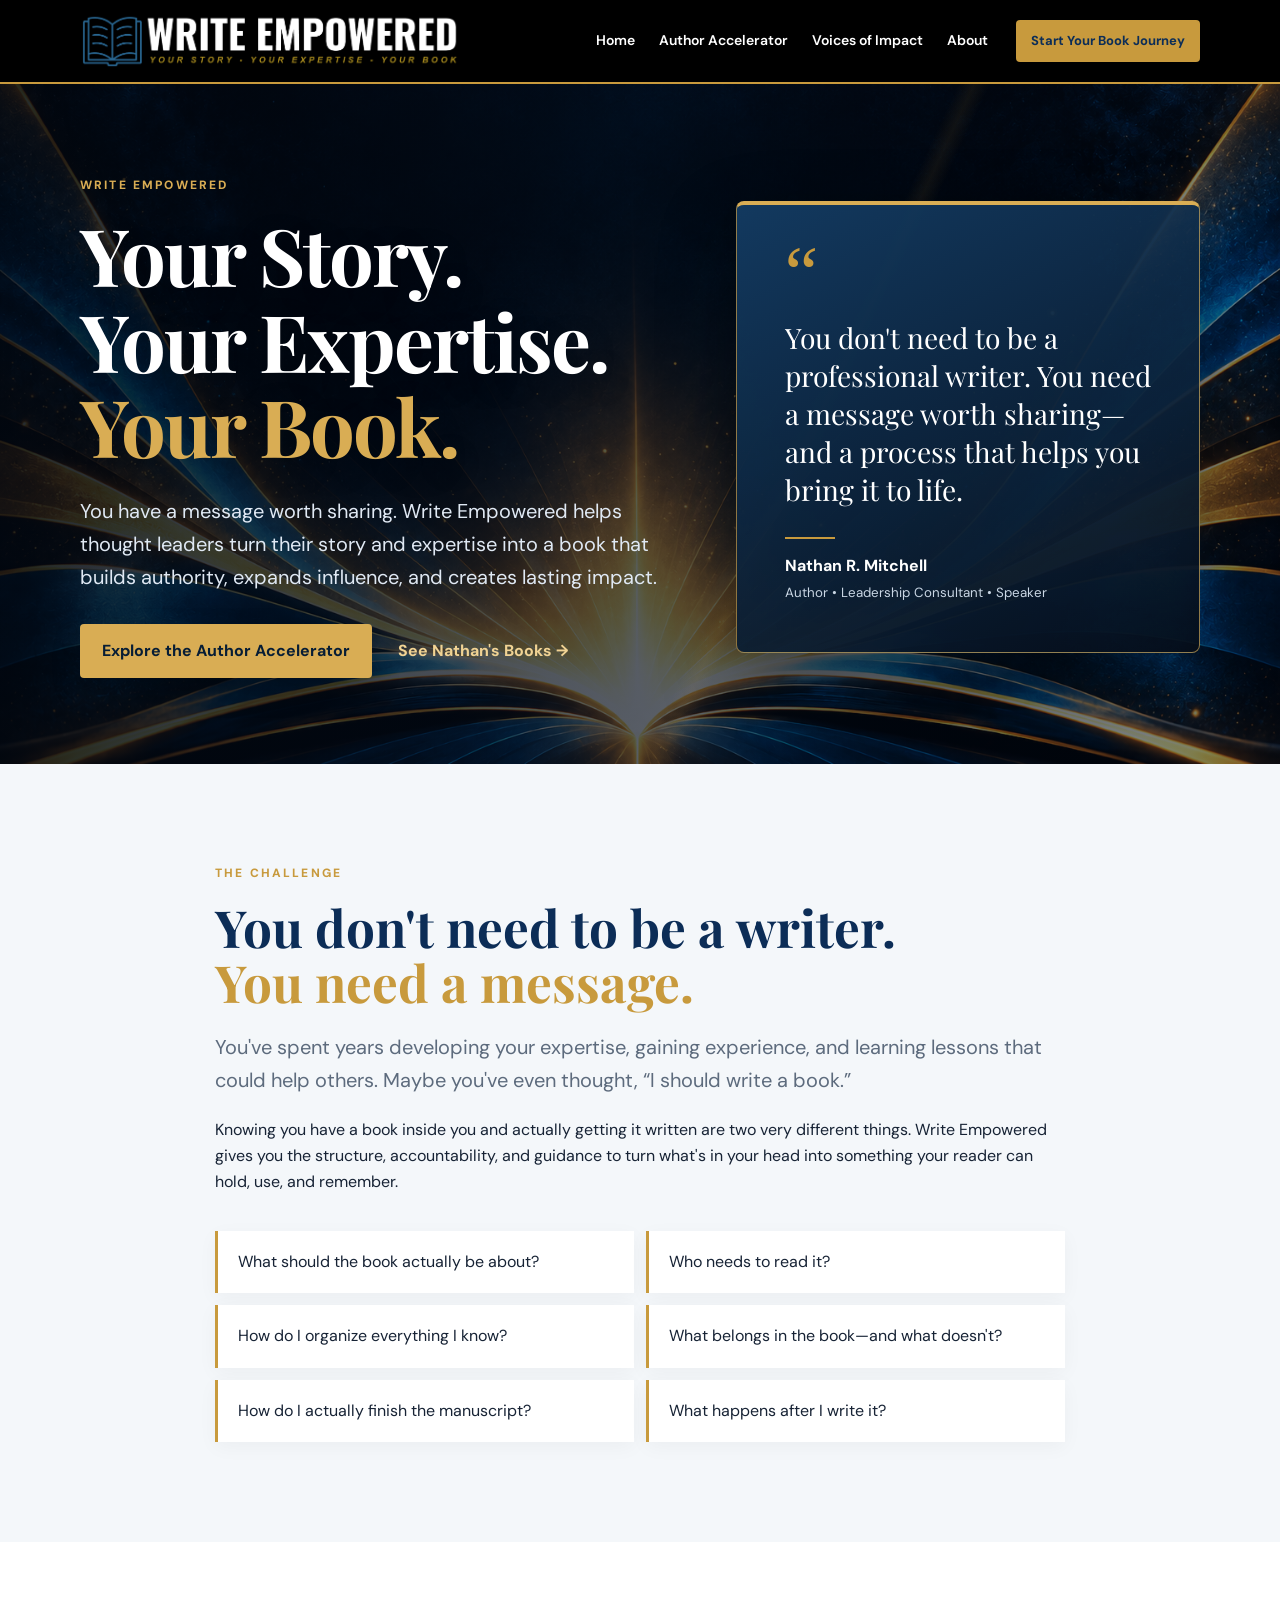
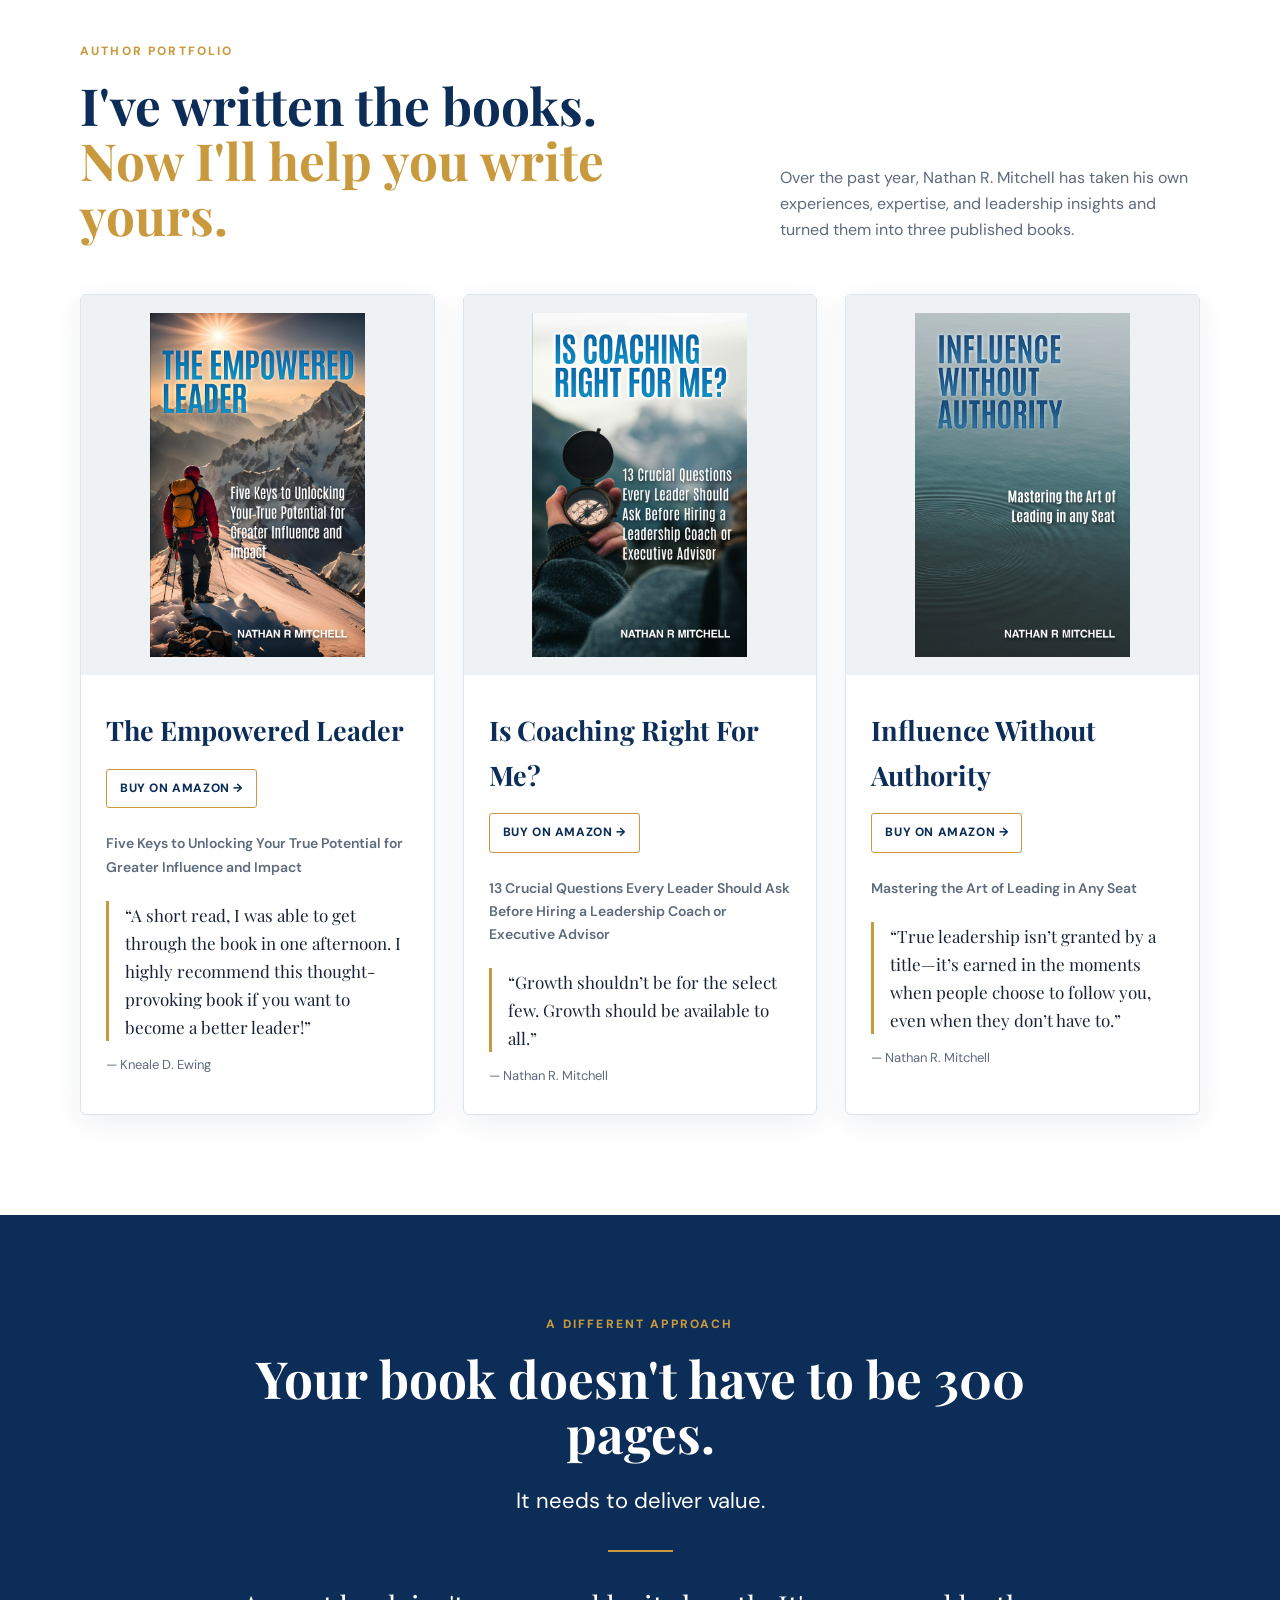
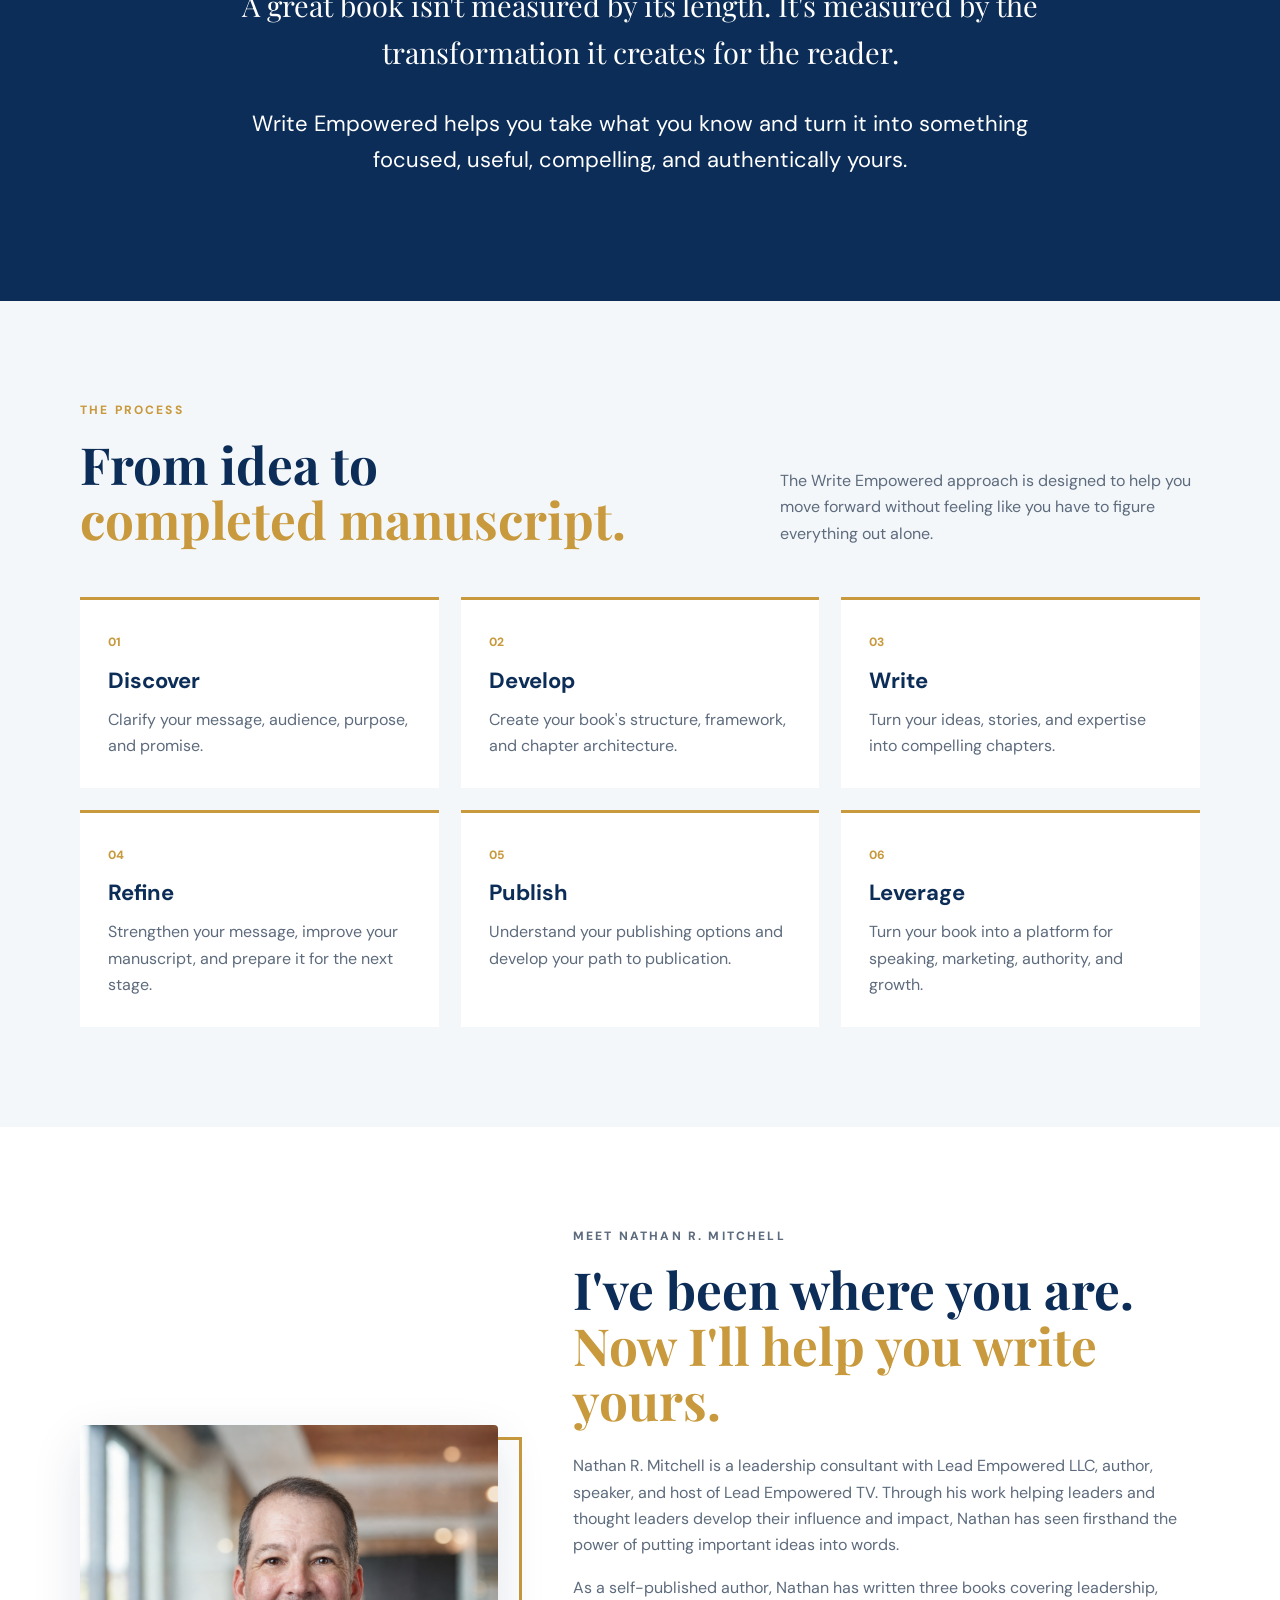
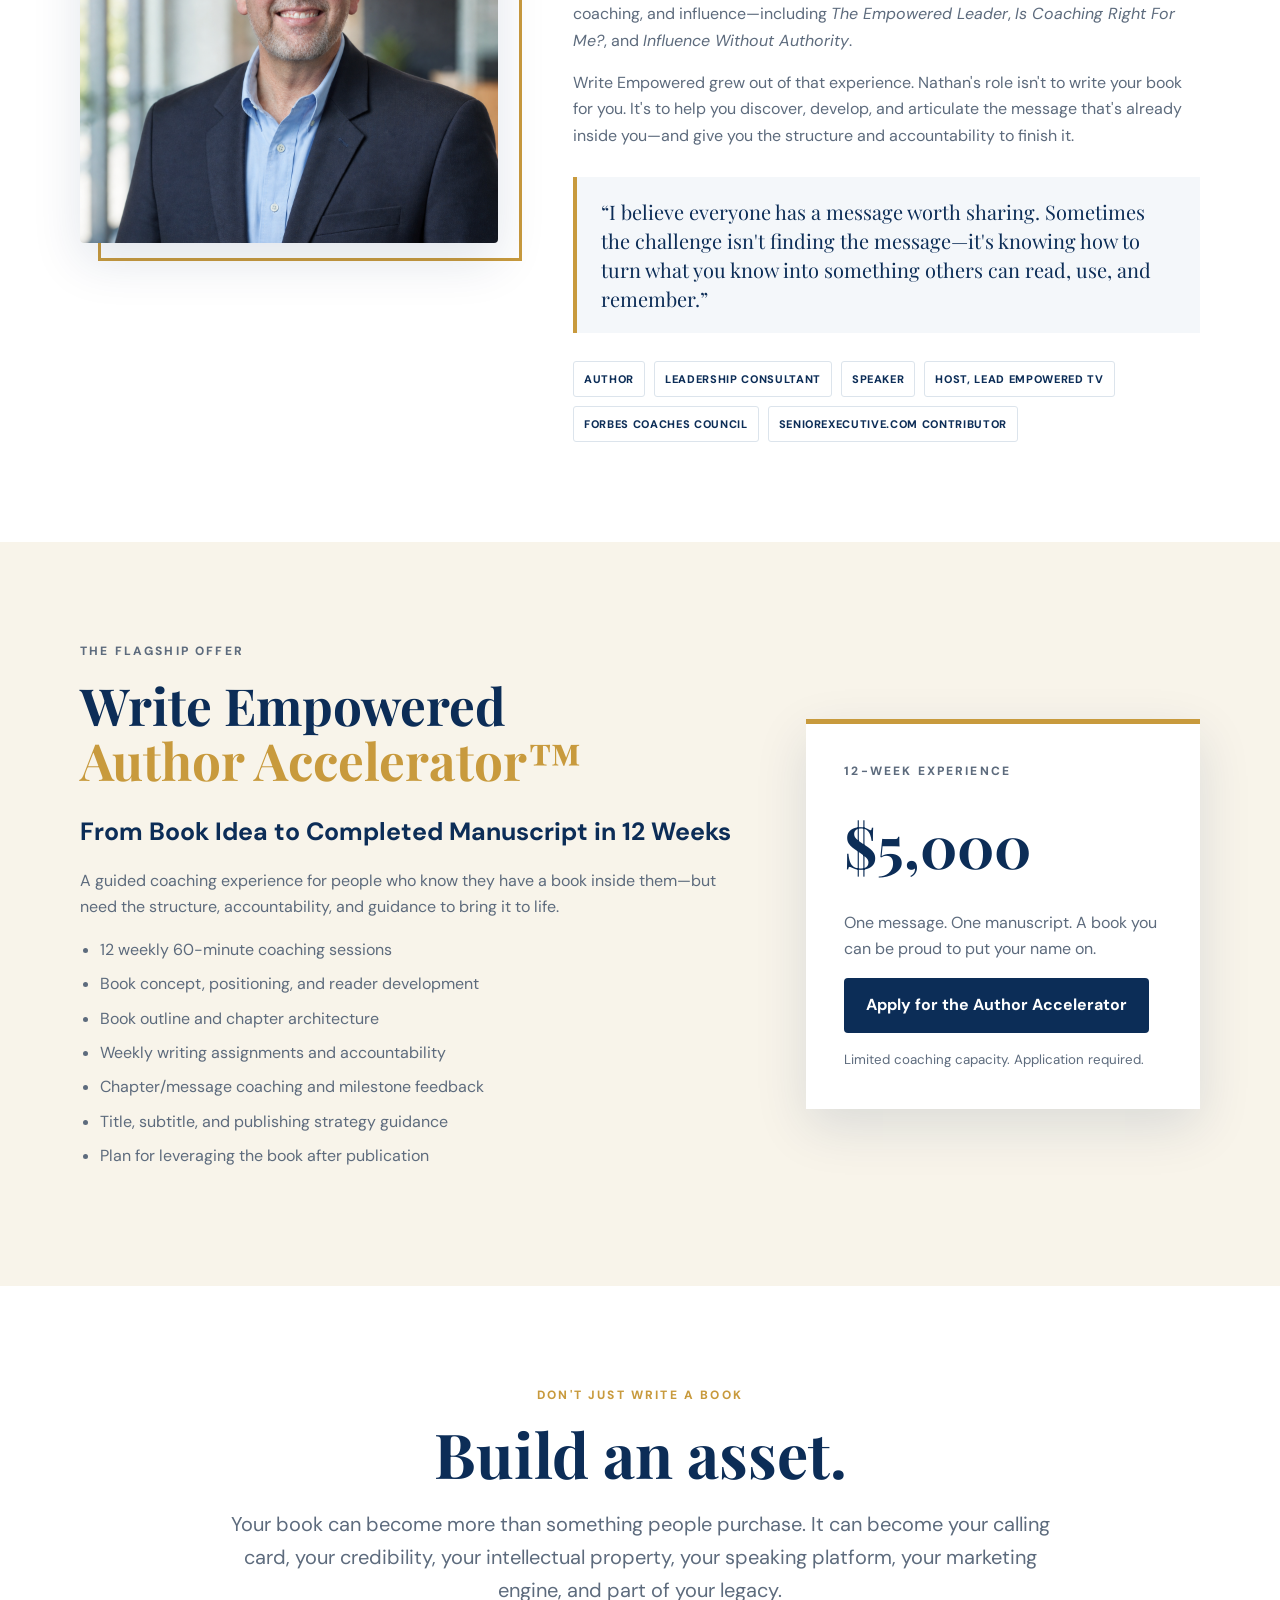
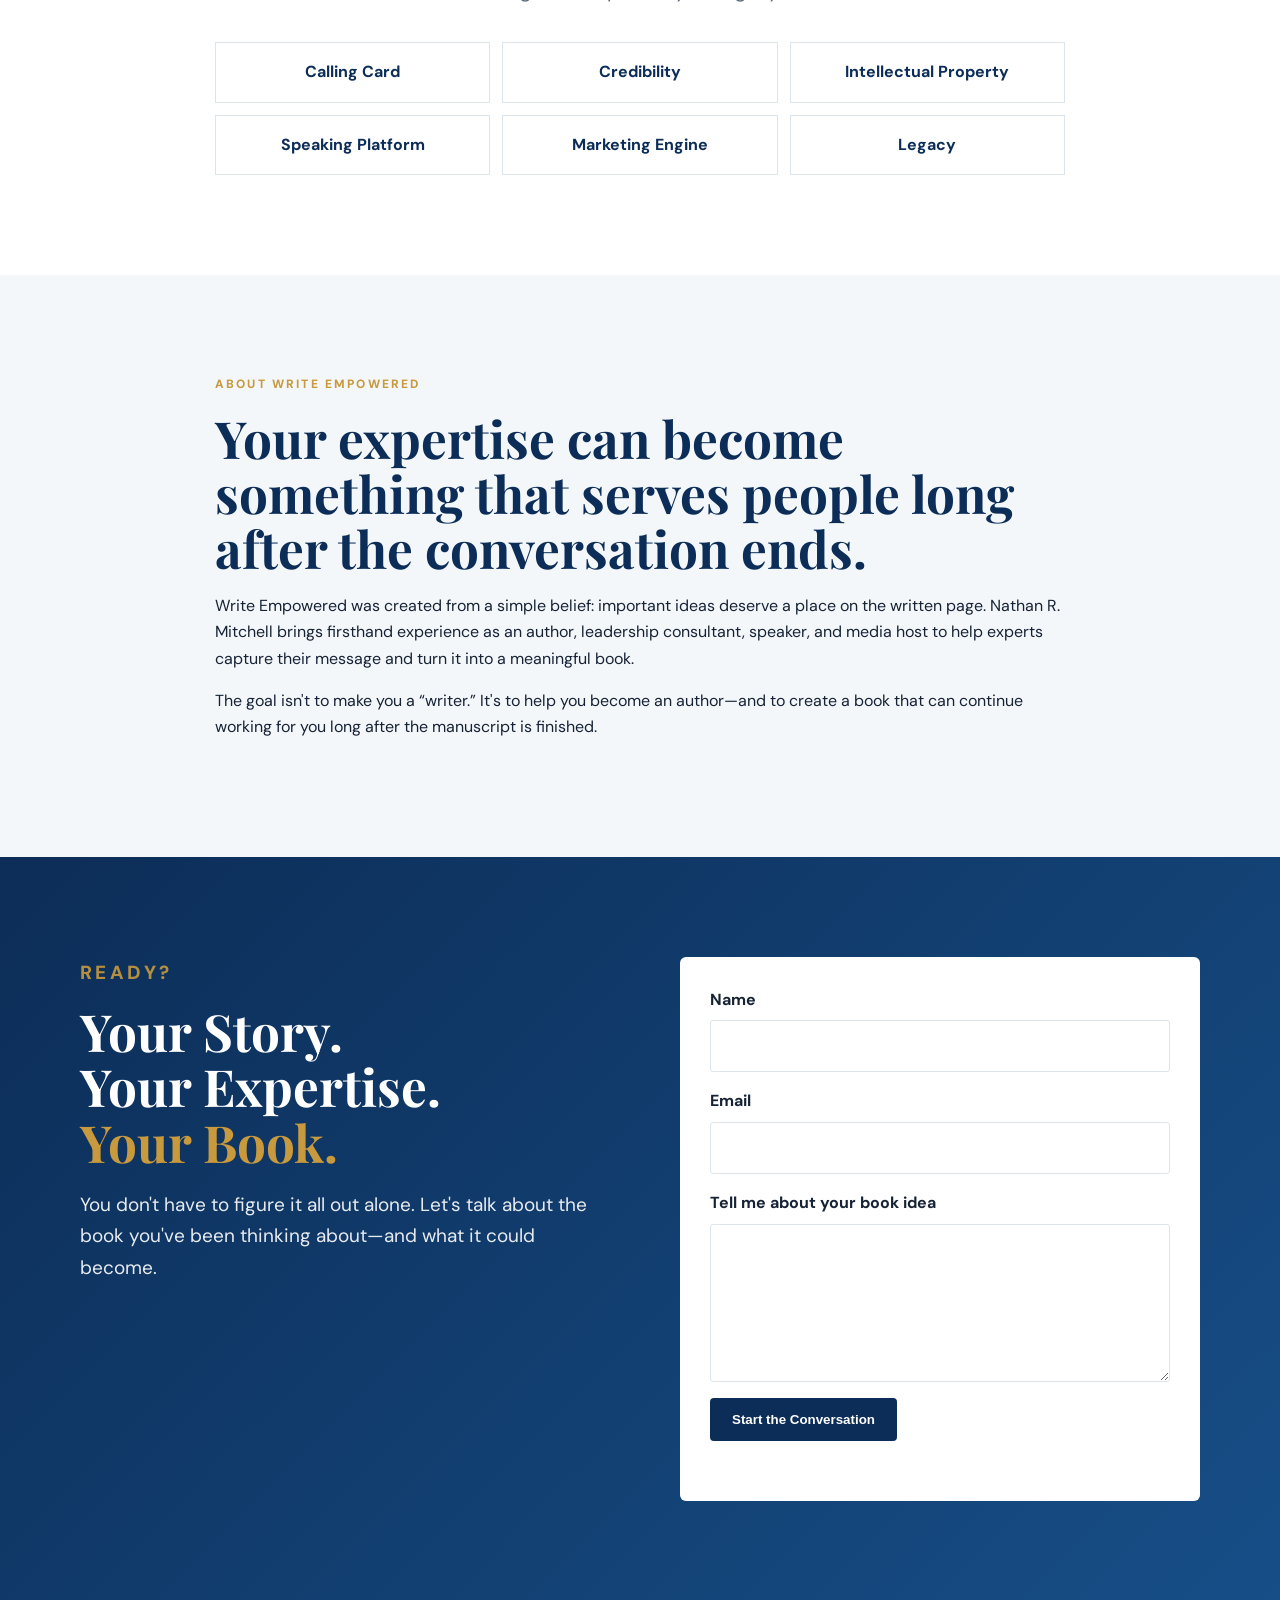
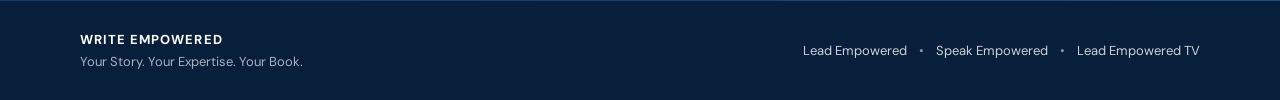
==== index.html @ 86b20317 "Add SeniorExecutive.com Contributor to About credentials" ====
<!DOCTYPE html>
<html lang="en">
<head>
  <meta charset="UTF-8">
  <meta name="viewport" content="width=device-width, initial-scale=1.0">
  <title>Write Empowered | Your Story. Your Expertise. Your Book.</title>
  <meta name="description" content="Write Empowered helps thought leaders, coaches, consultants, speakers, entrepreneurs, and subject-matter experts turn their story and expertise into a book.">
  <meta property="og:title" content="Write Empowered | Your Story. Your Expertise. Your Book.">
  <meta property="og:description" content="Turn your story and expertise into a book that builds authority, expands influence, and creates lasting impact.">
  <meta property="og:type" content="website">
  <meta name="theme-color" content="#0c2d57">
  <link rel="stylesheet" href="styles.css">
</head>
<body>
<header class="site-header">
  <div class="container nav">
    <a href="#top" class="brand"><img src="assets/write-empowered-logo-transparent.png" alt="Write Empowered"></a>
    <button class="menu-toggle" type="button" aria-label="Open navigation" aria-expanded="false" aria-controls="primary-nav">
      <span></span><span></span><span></span>
    </button>
    <nav id="primary-nav">
      <a href="index.html">Home</a>
      <a href="author-accelerator.html">Author Accelerator</a>
      <a href="voices-of-impact.html">Voices of Impact</a>
      <a href="index.html#about">About</a>
    </nav>
    <a class="btn btn-small" href="#contact">Start Your Book Journey</a>
  </div>
</header>

<main id="top">
<section class="hero">
  <div class="container hero-grid">
    <div>
      <p class="eyebrow">WRITE EMPOWERED</p>
      <h1>Your Story.<br>Your Expertise.<br><span>Your Book.</span></h1>
      <p class="hero-lead">You have a message worth sharing. Write Empowered helps thought leaders turn their story and expertise into a book that builds authority, expands influence, and creates lasting impact.</p>
      <div class="actions">
        <a class="btn" href="author-accelerator.html">Explore the Author Accelerator</a>
        <a class="text-link" href="#books">See Nathan's Books →</a>
      </div>
    </div>
    <div class="hero-card">
      <div class="quote-mark">“</div>
      <p>You don't need to be a professional writer. You need a message worth sharing—and a process that helps you bring it to life.</p>
      <div class="line"></div>
      <strong>Nathan R. Mitchell</strong>
      <small>Author • Leadership Consultant • Speaker</small>
    </div>
  </div>
</section>

<section class="section light">
  <div class="container narrow">
    <p class="eyebrow">THE CHALLENGE</p>
    <h2>You don't need to be a writer.<br><span>You need a message.</span></h2>
    <p class="lead">You've spent years developing your expertise, gaining experience, and learning lessons that could help others. Maybe you've even thought, “I should write a book.”</p>
    <p>Knowing you have a book inside you and actually getting it written are two very different things. Write Empowered gives you the structure, accountability, and guidance to turn what's in your head into something your reader can hold, use, and remember.</p>
    <div class="questions">
      <div>What should the book actually be about?</div>
      <div>Who needs to read it?</div>
      <div>How do I organize everything I know?</div>
      <div>What belongs in the book—and what doesn't?</div>
      <div>How do I actually finish the manuscript?</div>
      <div>What happens after I write it?</div>
    </div>
  </div>
</section>

<section class="section books" id="books">
  <div class="container">
    <div class="section-heading">
      <div>
        <p class="eyebrow">AUTHOR PORTFOLIO</p>
        <h2>I've written the books.<br><span>Now I'll help you write yours.</span></h2>
      </div>
      <p>Over the past year, Nathan R. Mitchell has taken his own experiences, expertise, and leadership insights and turned them into three published books.</p>
    </div>

    <div class="book-grid">
      <article class="book-card">
        <img src="assets/the-empowered-leader.jpg" alt="The Empowered Leader book cover">
        <div class="book-body">
          <h3>The Empowered Leader</h3><a class="amazon-btn" href="https://www.amazon.com/dp/B0FLYDNDMF" target="_blank" rel="noopener">Buy on Amazon →</a>
          <p class="subtitle">Five Keys to Unlocking Your True Potential for Greater Influence and Impact</p>
          <blockquote>“A short read, I was able to get through the book in one afternoon. I highly recommend this thought-provoking book if you want to become a better leader!”</blockquote>
          <cite>— Kneale D. Ewing</cite>
        </div>
      </article>

      <article class="book-card">
        <img src="assets/is-coaching-right-for-me.jpg" alt="Is Coaching Right For Me? book cover">
        <div class="book-body">
          <h3>Is Coaching Right For Me?</h3><a class="amazon-btn" href="https://www.amazon.com/dp/B0FMJZVN7X" target="_blank" rel="noopener">Buy on Amazon →</a>
          <p class="subtitle">13 Crucial Questions Every Leader Should Ask Before Hiring a Leadership Coach or Executive Advisor</p>
          <blockquote>“Growth shouldn’t be for the select few. Growth should be available to all.”</blockquote>
          <cite>— Nathan R. Mitchell</cite>
        </div>
      </article>

      <article class="book-card">
        <img src="assets/influence-without-authority.jpg" alt="Influence Without Authority book cover">
        <div class="book-body">
          <h3>Influence Without Authority</h3><a class="amazon-btn" href="https://www.amazon.com/dp/B0FN3SRHXJ" target="_blank" rel="noopener">Buy on Amazon →</a>
          <p class="subtitle">Mastering the Art of Leading in Any Seat</p>
          <blockquote>“True leadership isn’t granted by a title—it’s earned in the moments when people choose to follow you, even when they don’t have to.”</blockquote>
          <cite>— Nathan R. Mitchell</cite>
        </div>
      </article>
    </div>
  </div>
</section>

<section class="section statement">
  <div class="container statement-inner">
    <p class="eyebrow">A DIFFERENT APPROACH</p>
    <h2>Your book doesn't have to be 300 pages.</h2>
    <p>It needs to deliver value.</p>
    <div class="divider"></div>
    <p class="large">A great book isn't measured by its length. It's measured by the transformation it creates for the reader.</p>
    <p>Write Empowered helps you take what you know and turn it into something focused, useful, compelling, and authentically yours.</p>
  </div>
</section>

<section class="section process" id="process">
  <div class="container">
    <div class="section-heading">
      <div>
        <p class="eyebrow">THE PROCESS</p>
        <h2>From idea to<br><span>completed manuscript.</span></h2>
      </div>
      <p>The Write Empowered approach is designed to help you move forward without feeling like you have to figure everything out alone.</p>
    </div>
    <div class="steps">
      <div><span>01</span><h3>Discover</h3><p>Clarify your message, audience, purpose, and promise.</p></div>
      <div><span>02</span><h3>Develop</h3><p>Create your book's structure, framework, and chapter architecture.</p></div>
      <div><span>03</span><h3>Write</h3><p>Turn your ideas, stories, and expertise into compelling chapters.</p></div>
      <div><span>04</span><h3>Refine</h3><p>Strengthen your message, improve your manuscript, and prepare it for the next stage.</p></div>
      <div><span>05</span><h3>Publish</h3><p>Understand your publishing options and develop your path to publication.</p></div>
      <div><span>06</span><h3>Leverage</h3><p>Turn your book into a platform for speaking, marketing, authority, and growth.</p></div>
    </div>
  </div>
</section>

<section class="section about-nathan" id="about">
  <div class="container about-grid">
    <div class="headshot-wrap">
      <img src="assets/nathan-mitchell-headshot.png" alt="Nathan R. Mitchell">
    </div>
    <div class="about-copy">
      <p class="eyebrow">MEET NATHAN R. MITCHELL</p>
      <h2>I've been where you are.<br><span>Now I'll help you write yours.</span></h2>
      <p>Nathan R. Mitchell is a leadership consultant with <a href="https://leadempoweredllc.com" target="_blank" rel="noopener">Lead Empowered LLC</a>, author, speaker, and host of Lead Empowered TV. Through his work helping leaders and thought leaders develop their influence and impact, Nathan has seen firsthand the power of putting important ideas into words.</p>
      <p>As a self-published author, Nathan has written three books covering leadership, coaching, and influence—including <em>The Empowered Leader</em>, <em>Is Coaching Right For Me?</em>, and <em>Influence Without Authority</em>.</p>
      <p>Write Empowered grew out of that experience. Nathan's role isn't to write your book for you. It's to help you discover, develop, and articulate the message that's already inside you—and give you the structure and accountability to finish it.</p>
      <blockquote>“I believe everyone has a message worth sharing. Sometimes the challenge isn't finding the message—it's knowing how to turn what you know into something others can read, use, and remember.”</blockquote>
      <div class="credibility">
        <span>Author</span><span>Leadership Consultant</span><span>Speaker</span><span>Host, Lead Empowered TV</span><span>Forbes Coaches Council</span><span>SeniorExecutive.com Contributor</span>
      </div>
    </div>
  </div>
</section>

<section class="section accelerator" id="accelerator">
  <div class="container accelerator-grid">
    <div>
      <p class="eyebrow">THE FLAGSHIP OFFER</p>
      <h2>Write Empowered<br><span>Author Accelerator™</span></h2>
      <h3>From Book Idea to Completed Manuscript in 12 Weeks</h3>
      <p>A guided coaching experience for people who know they have a book inside them—but need the structure, accountability, and guidance to bring it to life.</p>
      <ul>
        <li>12 weekly 60-minute coaching sessions</li>
        <li>Book concept, positioning, and reader development</li>
        <li>Book outline and chapter architecture</li>
        <li>Weekly writing assignments and accountability</li>
        <li>Chapter/message coaching and milestone feedback</li>
        <li>Title, subtitle, and publishing strategy guidance</li>
        <li>Plan for leveraging the book after publication</li>
      </ul>
    </div>
    <div class="price-card">
      <p class="eyebrow">12-WEEK EXPERIENCE</p>
      <div class="price">$5,000</div>
      <p>One message. One manuscript. A book you can be proud to put your name on.</p>
      <a class="btn" href="author-accelerator.html#apply">Apply for the Author Accelerator</a>
      <small>Limited coaching capacity. Application required.</small>
    </div>
  </div>
</section>

<section class="section asset">
  <div class="container narrow center">
    <p class="eyebrow">DON'T JUST WRITE A BOOK</p>
    <h2>Build an asset.</h2>
    <p class="lead">Your book can become more than something people purchase. It can become your calling card, your credibility, your intellectual property, your speaking platform, your marketing engine, and part of your legacy.</p>
    <div class="asset-grid">
      <div>Calling Card</div><div>Credibility</div><div>Intellectual Property</div>
      <div>Speaking Platform</div><div>Marketing Engine</div><div>Legacy</div>
    </div>
  </div>
</section>

<section class="section about" id="about-write-empowered">
  <div class="container narrow">
    <p class="eyebrow">ABOUT WRITE EMPOWERED</p>
    <h2>Your expertise can become something that serves people long after the conversation ends.</h2>
    <p>Write Empowered was created from a simple belief: important ideas deserve a place on the written page. Nathan R. Mitchell brings firsthand experience as an author, leadership consultant, speaker, and media host to help experts capture their message and turn it into a meaningful book.</p>
    <p>The goal isn't to make you a “writer.” It's to help you become an author—and to create a book that can continue working for you long after the manuscript is finished.</p>
  </div>
</section>

<section class="section contact" id="contact">
  <div class="container contact-inner">
    <div>
      <p class="eyebrow">READY?</p>
      <h2>Your Story.<br>Your Expertise.<br><span>Your Book.</span></h2>
      <p>You don't have to figure it all out alone. Let's talk about the book you've been thinking about—and what it could become.</p>
    </div>
    <form class="contact-form" name="book-inquiry" method="POST" data-netlify="true" data-netlify-honeypot="bot-field">
      <input type="hidden" name="form-name" value="book-inquiry">
      <p class="hidden-field">
        <label>Don't fill this out if you're human: <input name="bot-field"></label>
      </p>
      <label>Name<input type="text" name="name" autocomplete="name" required></label>
      <label>Email<input type="email" name="email" autocomplete="email" required></label>
      <label>Tell me about your book idea<textarea name="message" rows="5" required></textarea></label>
      <button class="btn" type="submit">Start the Conversation</button>
      <small class="form-status" aria-live="polite"></small>
    </form>
  </div>
</section>
</main>

<footer>
  <div class="container footer">
    <div><strong>WRITE EMPOWERED</strong><br><span>Your Story. Your Expertise. Your Book.</span></div>
    <div class="footer-links">
      <a href="https://leadempoweredllc.com" target="_blank" rel="noopener">Lead Empowered</a>
      <span>•</span>
      <a href="https://speakempowered.com" target="_blank" rel="noopener">Speak Empowered</a>
      <span>•</span>
      <a href="https://lead-empowered-tv.netlify.app/" target="_blank" rel="noopener">Lead Empowered TV</a>
    </div>
  </div>
</footer>
<script src="script.js"></script>
<script src="mobile-menu.js"></script>
</body>
</html>
---- styles.css ----
@import url('https://fonts.googleapis.com/css2?family=DM+Sans:wght@400;500;600;700&family=Playfair+Display:wght@600;700&display=swap');
:root{--navy:#0c2d57;--blue:#174e87;--gold:#c89a3d;--ink:#172335;--muted:#5d6b7d;--paper:#fff;--light:#f4f7fa;--line:#dce4ec;--shadow:0 18px 50px rgba(12,45,87,.12)}
*{box-sizing:border-box}html{scroll-behavior:smooth}body{margin:0;color:var(--ink);font-family:"DM Sans",Arial,sans-serif;line-height:1.65;background:#fff}a{color:inherit;text-decoration:none}.container{width:min(1120px,calc(100% - 40px));margin:auto}.narrow{max-width:850px}.center{text-align:center}.site-header{position:sticky;top:0;z-index:20;background:#000;backdrop-filter:blur(12px);border-bottom:2px solid var(--gold)}.nav{min-height:82px;display:flex;align-items:center;gap:28px}.brand img{width:380px;display:block;max-width:42vw}.nav nav{display:flex;gap:24px;margin-left:auto;font-size:14px;font-weight:600}.nav nav a{color:#fff}.nav nav a:hover{color:var(--gold)}.btn{display:inline-block;background:var(--navy);color:#fff;padding:14px 22px;border-radius:4px;font-weight:700;border:0;cursor:pointer;transition:.2s transform,.2s background}.btn:hover{background:var(--blue);transform:translateY(-2px)}.btn-small{padding:10px 15px;font-size:13px;background:var(--gold);color:var(--navy)}.btn-small:hover{background:#dfb85c;color:var(--navy)}.text-link{font-weight:700;color:var(--navy);margin-left:18px}.hero{background:linear-gradient(135deg,#f7fafc 0%,#edf4fa 100%);padding:105px 0 90px}.hero-grid{display:grid;grid-template-columns:1.2fr .8fr;gap:70px;align-items:center}.eyebrow{font-size:12px;letter-spacing:.18em;font-weight:800;color:var(--gold);margin:0 0 16px}.hero h1,h2{font-family:"Playfair Display",Georgia,serif;line-height:1.08;margin:0;color:var(--navy)}.hero h1{font-size:clamp(48px,6vw,78px)}h1 span,h2 span{color:var(--gold)}.hero-lead{font-size:20px;color:var(--muted);max-width:690px;margin:26px 0 30px}.actions{display:flex;align-items:center;gap:8px;flex-wrap:wrap}.hero-card{background:var(--navy);color:#fff;padding:42px;border-radius:8px;box-shadow:var(--shadow)}.quote-mark{font-family:Georgia,serif;font-size:75px;line-height:.5;color:var(--gold)}.hero-card p{font-family:"Playfair Display",Georgia,serif;font-size:24px;line-height:1.35}.hero-card .line{width:50px;height:2px;background:var(--gold);margin:25px 0 14px}.hero-card small{display:block;opacity:.7;margin-top:3px}.section{padding:100px 0}.light{background:var(--light)}h2{font-size:clamp(38px,4vw,58px)}.lead{font-size:20px;color:var(--muted)}.questions{display:grid;grid-template-columns:1fr 1fr;gap:12px;margin-top:35px}.questions div{background:#fff;padding:18px 20px;border-left:3px solid var(--gold);box-shadow:0 5px 20px rgba(0,0,0,.04)}.books{background:#fff}.section-heading{display:flex;justify-content:space-between;gap:50px;align-items:end;margin-bottom:50px}.section-heading>p{max-width:420px;color:var(--muted);margin:0}.book-grid{display:grid;grid-template-columns:repeat(3,1fr);gap:28px}.book-card{border:1px solid var(--line);background:#fff;box-shadow:0 8px 30px rgba(12,45,87,.07);overflow:hidden;border-radius:6px}.book-card>img{width:100%;height:380px;object-fit:contain;background:#eef2f5;padding:18px}.book-body{padding:25px}.book-body h3{font-family:"Playfair Display",Georgia,serif;color:var(--navy);font-size:27px;margin:0 0 8px}.subtitle{font-size:14px;color:var(--muted);font-weight:600}.book-body blockquote{border-left:3px solid var(--gold);margin:22px 0 10px;padding-left:16px;font-family:"Playfair Display",Georgia,serif;font-size:17px}.book-body cite{font-size:13px;font-style:normal;color:var(--muted)}.statement{background:var(--navy);color:#fff;text-align:center}.statement h2{color:#fff}.statement-inner{max-width:800px}.statement-inner>p:not(.eyebrow){font-size:22px}.statement-inner .large{font-family:"Playfair Display",Georgia,serif;font-size:29px!important;color:#fff}.divider{width:65px;height:2px;background:var(--gold);margin:30px auto}.process{background:var(--light)}.steps{display:grid;grid-template-columns:repeat(3,1fr);gap:22px}.steps>div{background:#fff;padding:28px;border-top:3px solid var(--gold);min-height:190px}.steps span{font-size:12px;font-weight:800;color:var(--gold)}.steps h3{color:var(--navy);font-size:22px;margin:8px 0}.steps p{color:var(--muted);margin:0}.accelerator{background:#f8f4ea}.accelerator-grid{display:grid;grid-template-columns:1.25fr .75fr;gap:70px;align-items:center}.accelerator h3{font-size:25px;color:var(--navy);margin:22px 0 10px}.accelerator p,.accelerator li{color:var(--muted)}.accelerator ul{padding-left:20px}.accelerator li{margin:8px 0}.price-card{background:#fff;padding:38px;box-shadow:var(--shadow);border-top:5px solid var(--gold)}.price{font-family:"Playfair Display",Georgia,serif;color:var(--navy);font-size:58px;font-weight:700;margin:10px 0}.price-card small{display:block;color:var(--muted);margin-top:16px}.asset{background:#fff}.asset h2{font-size:62px}.asset-grid{display:grid;grid-template-columns:repeat(3,1fr);gap:12px;margin-top:35px}.asset-grid div{padding:16px;border:1px solid var(--line);font-weight:700;color:var(--navy)}.about{background:var(--light)}.contact{background:linear-gradient(135deg,#0c2d57,#174e87);color:#fff}.contact h2{color:#fff}.contact-inner{display:grid;grid-template-columns:1fr 1fr;gap:80px;align-items:start}.contact p{font-size:19px;opacity:.9}.contact-form{background:#fff;padding:30px;color:var(--ink);border-radius:6px}.contact-form label{display:block;font-weight:700;margin-bottom:16px}.contact-form input,.contact-form textarea{display:block;width:100%;margin-top:7px;padding:12px;border:1px solid var(--line);font:inherit;border-radius:3px}.contact-form small{display:block;color:var(--muted);margin-top:12px}footer{background:#081f3b;color:#fff;padding:28px 0}.footer{display:flex;justify-content:space-between;gap:25px;align-items:center;font-size:13px}.footer strong{letter-spacing:.08em}.footer span{opacity:.65}.footer-links{display:flex;gap:12px;align-items:center;opacity:.8}.footer-links a:hover{color:#fff}
@media(max-width:900px){.nav nav{display:none}.nav{justify-content:space-between}.hero-grid,.accelerator-grid,.contact-inner,.about-grid{grid-template-columns:1fr}.hero{padding:75px 0}.section{padding:75px 0}.book-grid{grid-template-columns:1fr 1fr}.steps{grid-template-columns:1fr 1fr}.section-heading{display:block}.section-heading>p{margin-top:20px}.asset h2{font-size:50px}}
@media(max-width:600px){.container{width:min(100% - 28px,1120px)}.brand img{width:250px;max-width:68vw}.nav .btn{display:none}.hero h1{font-size:46px}.hero-lead{font-size:18px}.hero-card{padding:30px}.questions,.book-grid,.steps,.asset-grid{grid-template-columns:1fr}.book-card>img{height:330px}.footer{display:block}.footer-links{margin-top:15px;flex-wrap:wrap}}

.about-nathan{background:#fff}
.about-grid{display:grid;grid-template-columns:.8fr 1.2fr;gap:75px;align-items:center}
.headshot-wrap{position:relative}
.headshot-wrap:after{content:"";position:absolute;left:18px;bottom:-18px;width:100%;height:100%;border:3px solid var(--gold);z-index:0}
.headshot-wrap img{position:relative;z-index:1;display:block;width:100%;aspect-ratio:1/1;object-fit:cover;object-position:center top;border-radius:4px;box-shadow:var(--shadow)}
.about-copy h2{margin-bottom:25px}
.about-copy>p{color:var(--muted)}
.about-copy blockquote{margin:28px 0;padding:20px 24px;border-left:4px solid var(--gold);background:var(--light);font-family:"Playfair Display",Georgia,serif;font-size:20px;line-height:1.45;color:var(--navy)}
.credibility{display:flex;flex-wrap:wrap;gap:9px;margin-top:25px}
.credibility span{font-size:11px;font-weight:800;letter-spacing:.06em;text-transform:uppercase;color:var(--navy);border:1px solid var(--line);padding:8px 10px;border-radius:3px;background:#fff}

.amazon-btn{display:inline-block;margin:8px 0 10px;padding:9px 13px;border:1px solid var(--gold);color:var(--navy);font-size:12px;font-weight:800;text-transform:uppercase;letter-spacing:.05em;border-radius:3px;background:#fff}
.amazon-btn:hover{background:var(--gold);color:var(--navy)}

.hidden-field{position:absolute;overflow:hidden;clip:rect(0 0 0 0);height:1px;width:1px;margin:-1px;padding:0;border:0}
.form-status{display:block;color:var(--muted);margin-top:12px;min-height:1.4em}
.form-status.success{color:#2f6b3c;font-weight:700}
.form-status.error{color:#9b2c2c;font-weight:700}

/* Mobile navigation */
.menu-toggle{display:none;width:44px;height:44px;padding:9px;margin-left:auto;border:1px solid rgba(255,255,255,.35);border-radius:4px;background:transparent;cursor:pointer}
.menu-toggle span{display:block;width:100%;height:2px;margin:5px 0;background:#fff;transition:transform .2s ease,opacity .2s ease}
.menu-toggle.is-open span:nth-child(1){transform:translateY(7px) rotate(45deg)}
.menu-toggle.is-open span:nth-child(2){opacity:0}
.menu-toggle.is-open span:nth-child(3){transform:translateY(-7px) rotate(-45deg)}
@media(max-width:900px){
  .nav{position:relative;flex-wrap:wrap}
  .menu-toggle{display:block}
  .nav nav{display:none;position:absolute;left:0;right:0;top:100%;z-index:50;flex-direction:column;gap:0;margin:0;padding:10px 0;background:var(--navy);border-top:1px solid rgba(255,255,255,.15);border-bottom:2px solid var(--gold);box-shadow:0 14px 30px rgba(0,0,0,.18)}
  .nav nav.open{display:flex}
  .nav nav a{display:block;padding:14px 20px;color:#fff;border-bottom:1px solid rgba(255,255,255,.08)}
  .nav nav a:last-child{border-bottom:0}
  .nav nav a:hover{background:rgba(255,255,255,.06);color:var(--gold)}
}

/* Mobile fallback navigation: always visible on phones/tablets */
@media(max-width:900px){
  .menu-toggle{display:none!important}
  .nav{flex-wrap:wrap;gap:12px 18px;padding:10px 0}
  .nav nav{display:grid!important;grid-template-columns:repeat(2,minmax(0,1fr));width:100%;order:3;margin:0;gap:0;border-top:1px solid rgba(255,255,255,.15)}
  .nav nav a{display:block;padding:11px 10px;text-align:center;color:#fff;border-bottom:1px solid rgba(255,255,255,.08);font-size:13px}
  .nav nav a:nth-child(odd){border-right:1px solid rgba(255,255,255,.08)}
}

/* Premium homepage hero — aligned with Voices of Impact */
.hero{position:relative;overflow:hidden;background:radial-gradient(ellipse at 76% 80%,rgba(43,107,153,.65) 0%,rgba(12,45,87,.72) 30%,transparent 65%),linear-gradient(125deg,#050608 0%,#0b1c32 48%,#0c2d57 100%);padding:92px 0 86px;color:#fff}
.hero:before{content:"";position:absolute;inset:0;pointer-events:none;background:linear-gradient(115deg,transparent 60%,rgba(200,154,61,.075) 61%,transparent 62%)}
.hero .hero-grid{position:relative;z-index:1;grid-template-columns:1.12fr .88fr;gap:65px}
.hero h1{color:#fff;font-size:clamp(52px,6.2vw,82px);letter-spacing:-.025em;text-shadow:0 10px 35px rgba(0,0,0,.18)}
.hero h1 span{color:#d9ad54}
.hero .eyebrow{color:#d9ad54}
.hero .hero-lead{color:#e0e9f4;font-size:20px;line-height:1.65}
.hero .text-link{color:#f1d394}
.hero .text-link:hover{color:#fff}
.hero .btn{background:#d9ad54;color:#071d35;box-shadow:0 12px 28px rgba(0,0,0,.22)}
.hero .btn:hover{background:#f0c978}
.hero-card{background:linear-gradient(155deg,rgba(20,62,102,.92),rgba(5,13,25,.95));border:1px solid rgba(217,173,84,.65);border-top:4px solid #d9ad54;border-radius:8px;box-shadow:0 30px 75px rgba(0,0,0,.38);padding:48px}
.hero-card p{color:#fff;font-size:clamp(23px,2.2vw,30px)}
.hero-card strong{color:#fff}
.hero-card small{color:#c9d6e4;opacity:1}
@media(max-width:900px){.hero .hero-grid{grid-template-columns:1fr;gap:38px}.hero{padding:68px 0 65px}.hero-card{max-width:650px}}
@media(max-width:600px){.hero h1{font-size:clamp(43px,11vw,58px)}.hero .hero-lead{font-size:18px}.hero-card{padding:30px}.hero-card p{font-size:23px}}

/* Homepage hero artwork: radiant open book */
.hero{background-image:linear-gradient(90deg,rgba(1,7,16,.86) 0%,rgba(2,10,23,.69) 42%,rgba(2,10,23,.48) 100%),url("assets/Radiant%20Golden%20Wings%20of%20Light.png");background-position:center center;background-size:cover;background-repeat:no-repeat}
@media(max-width:600px){.hero{background-position:50% center;background-image:linear-gradient(90deg,rgba(1,7,16,.87),rgba(1,7,16,.69)),url("assets/Radiant%20Golden%20Wings%20of%20Light.png")}}
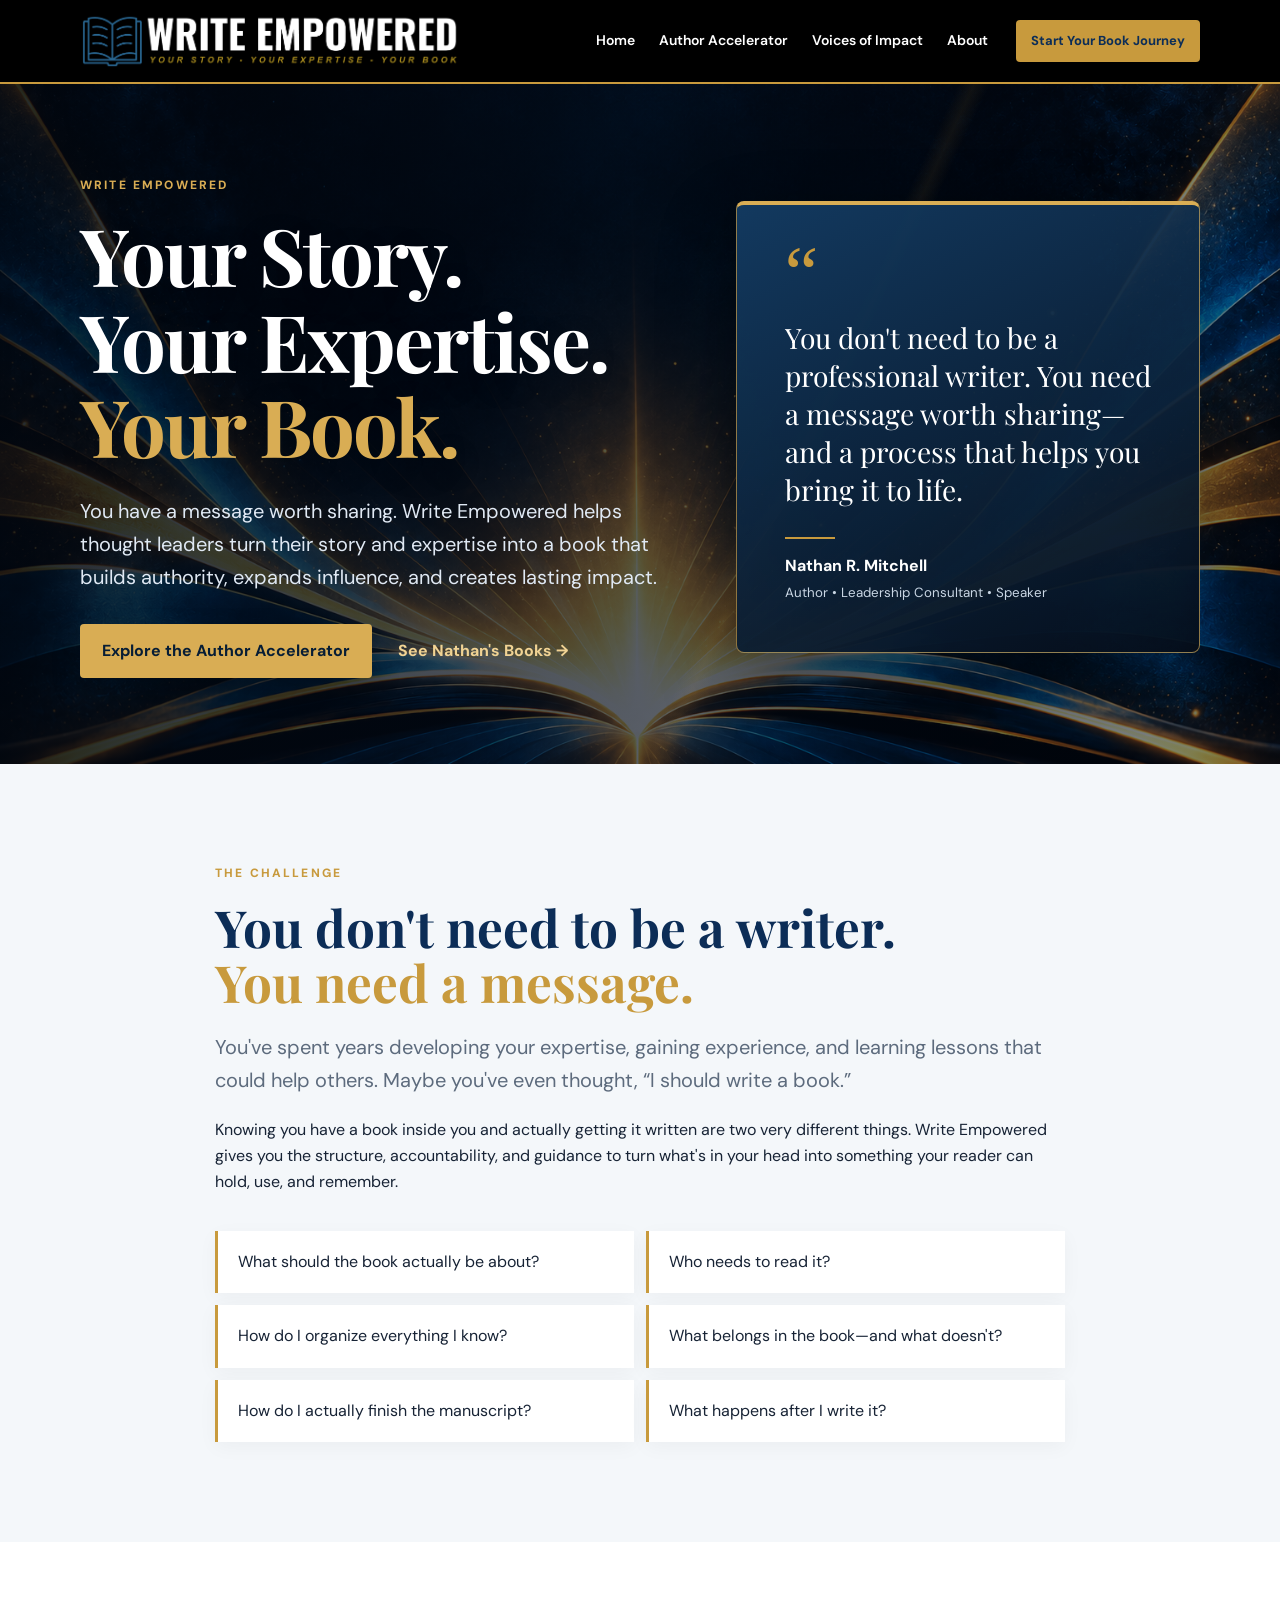
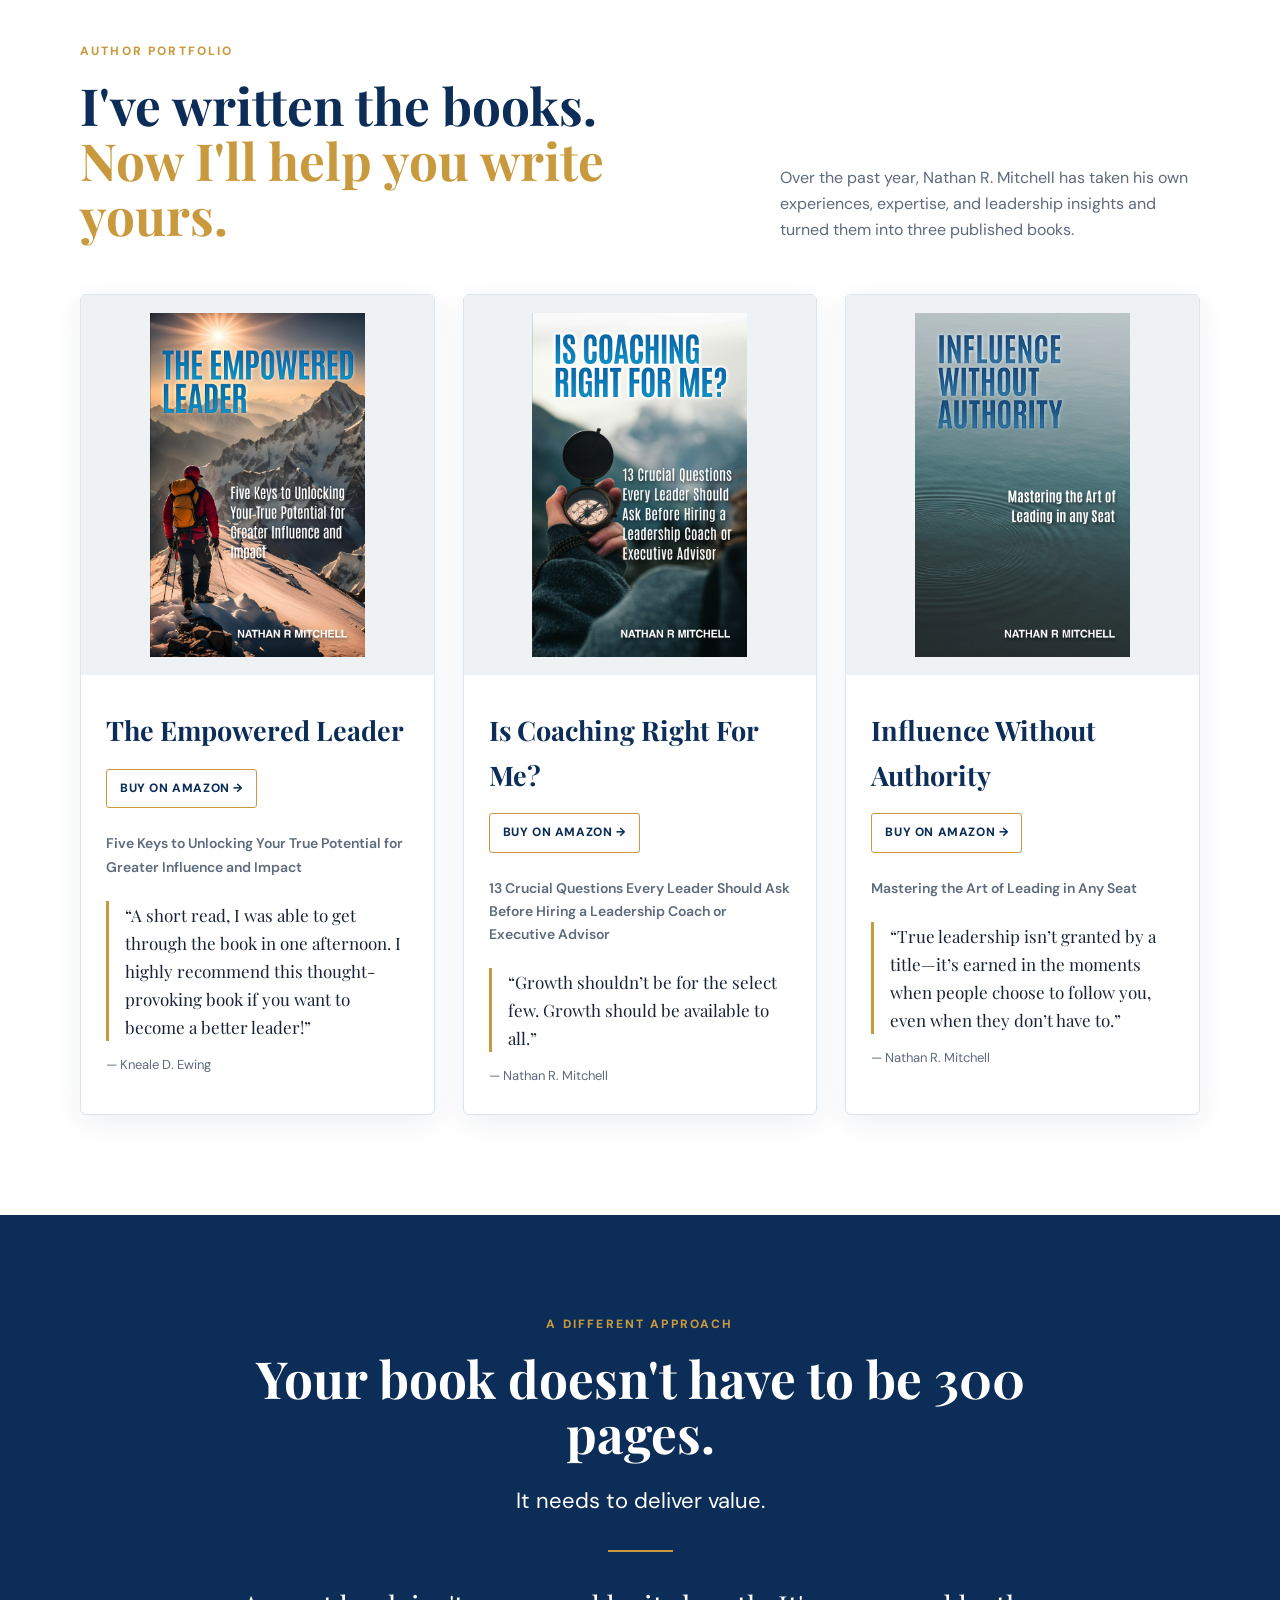
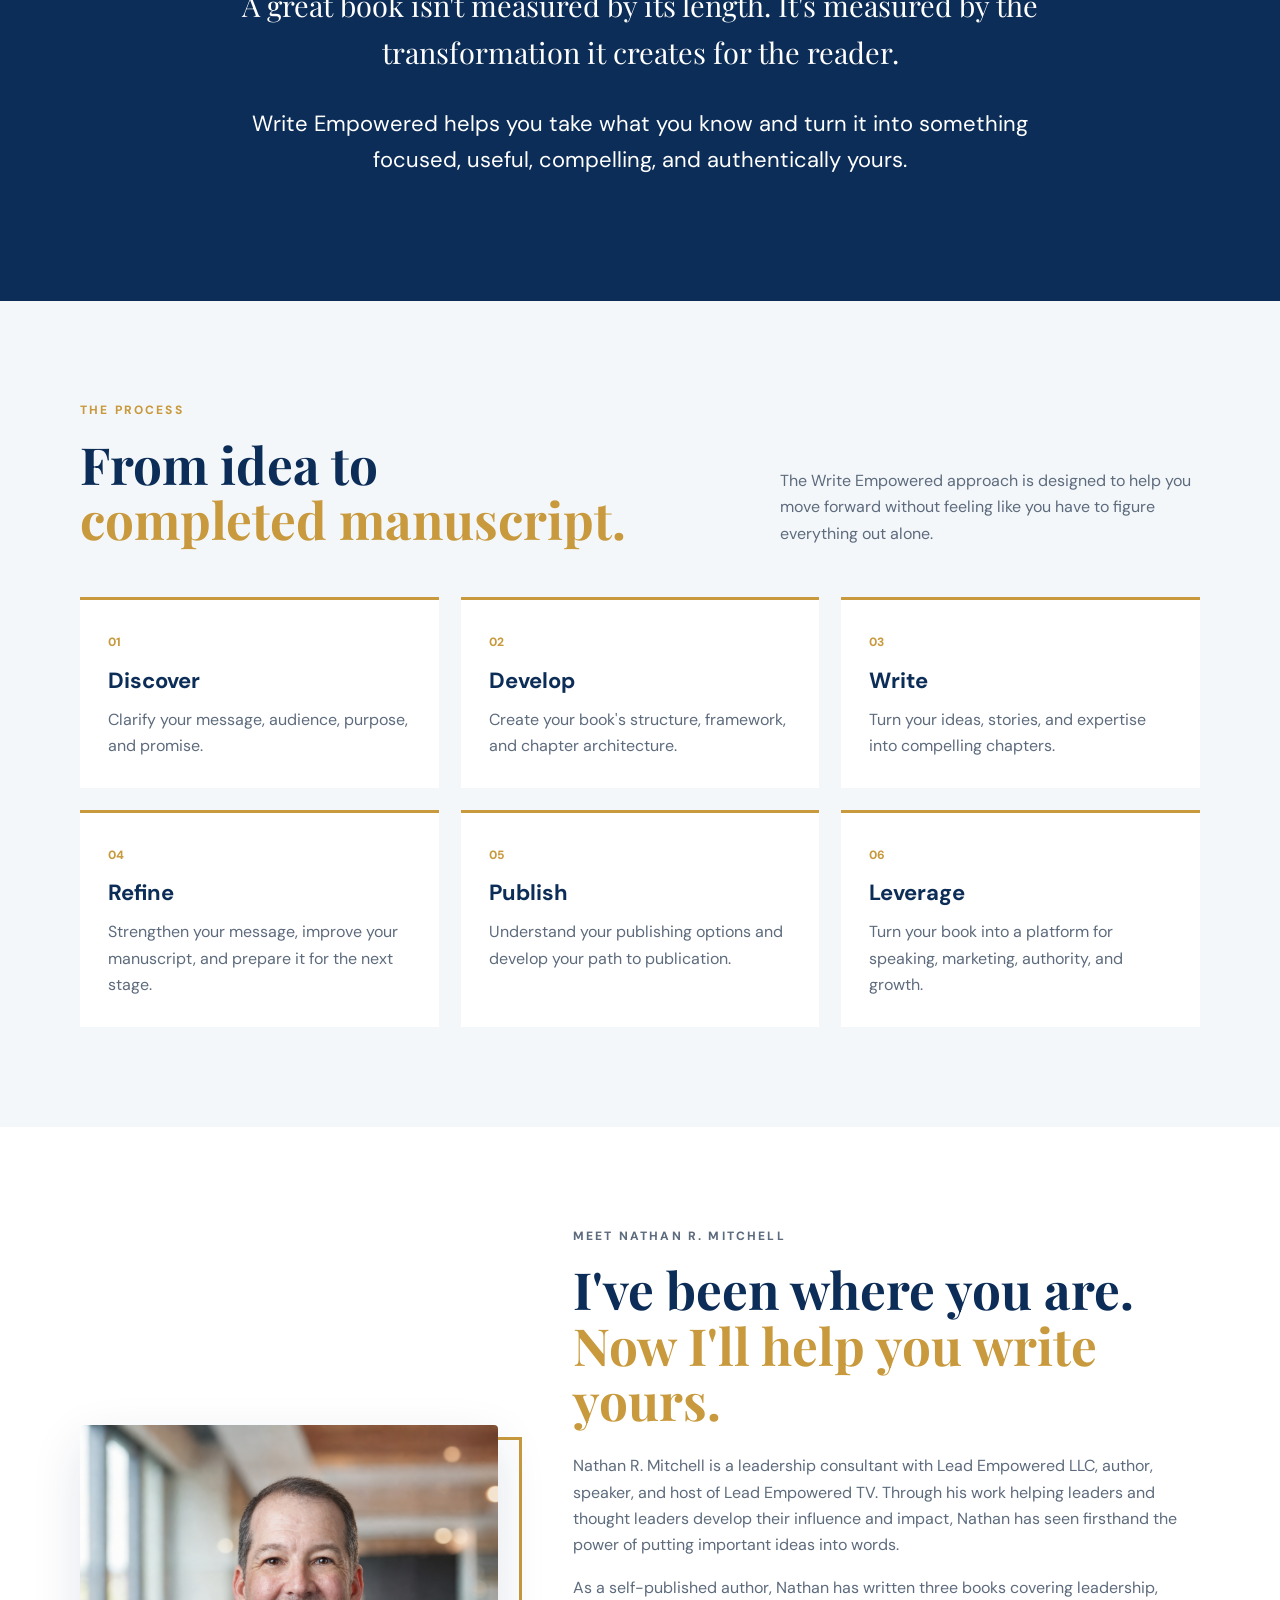
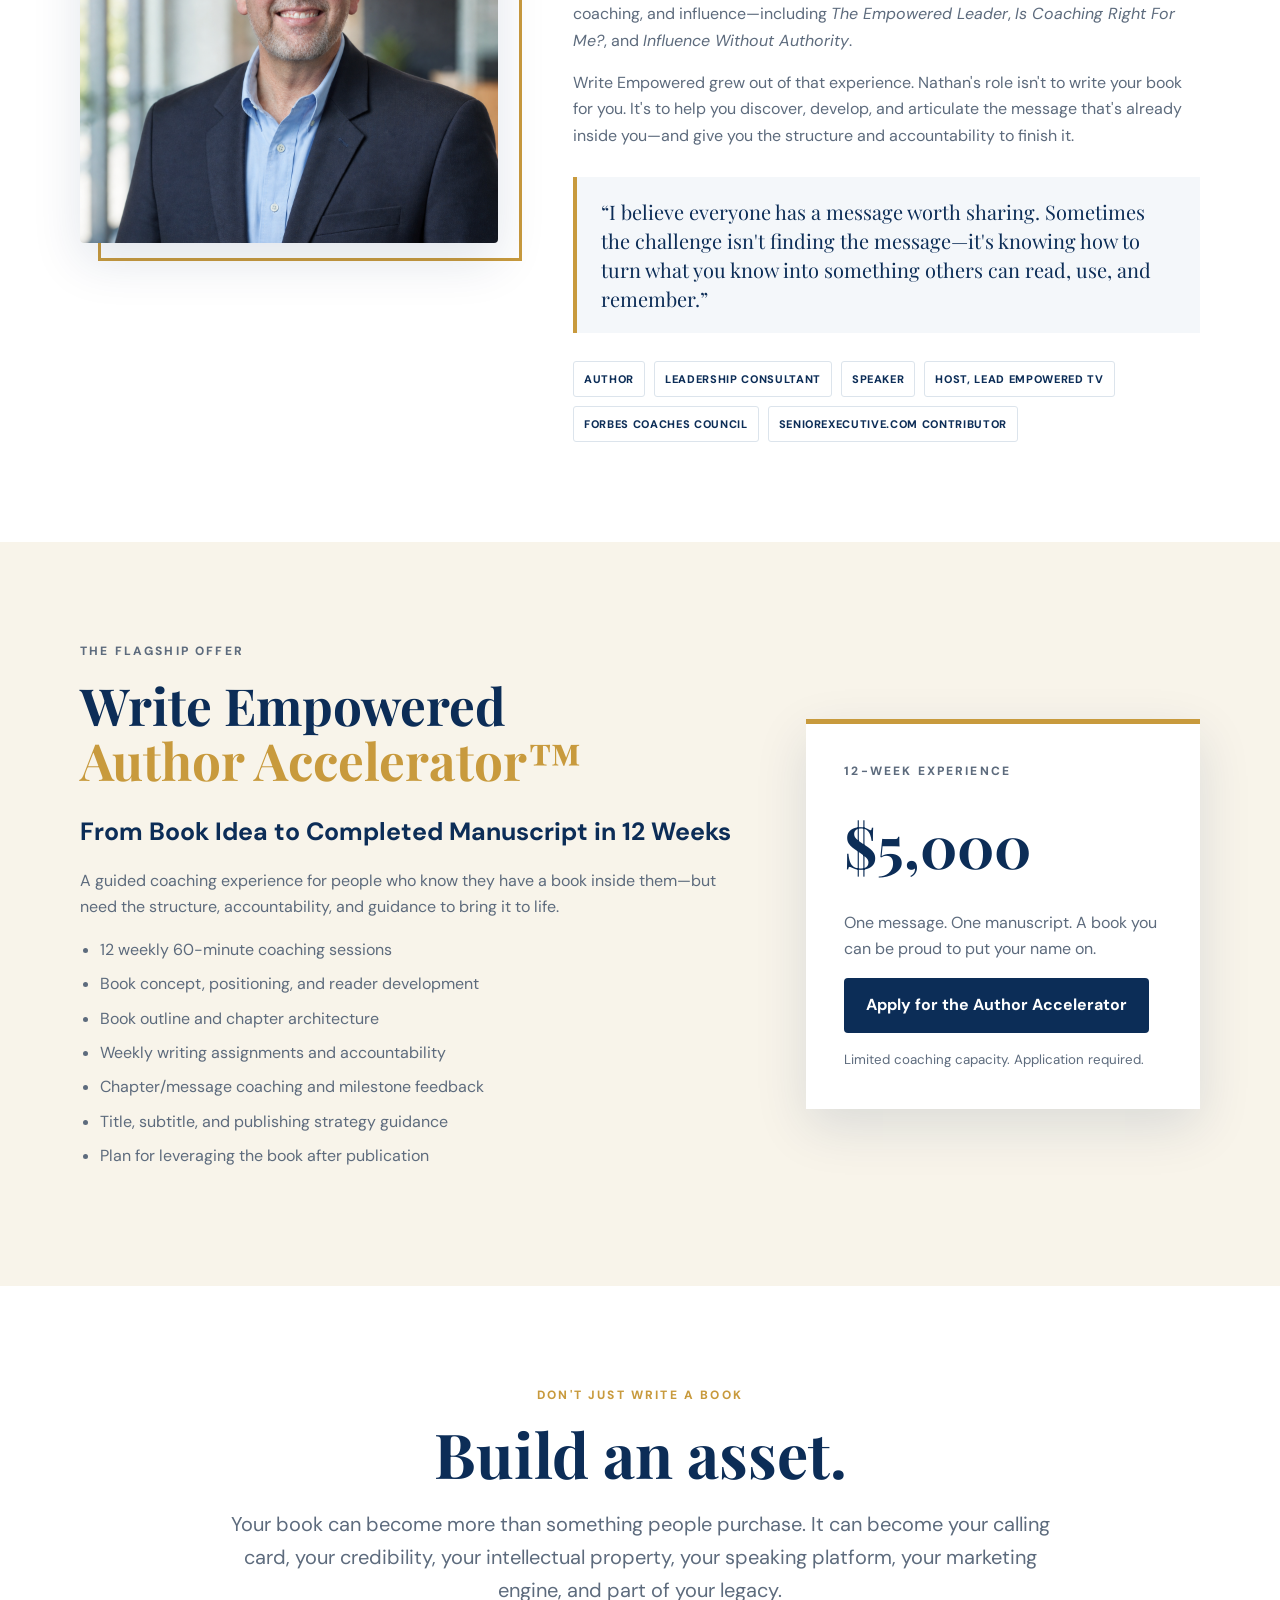
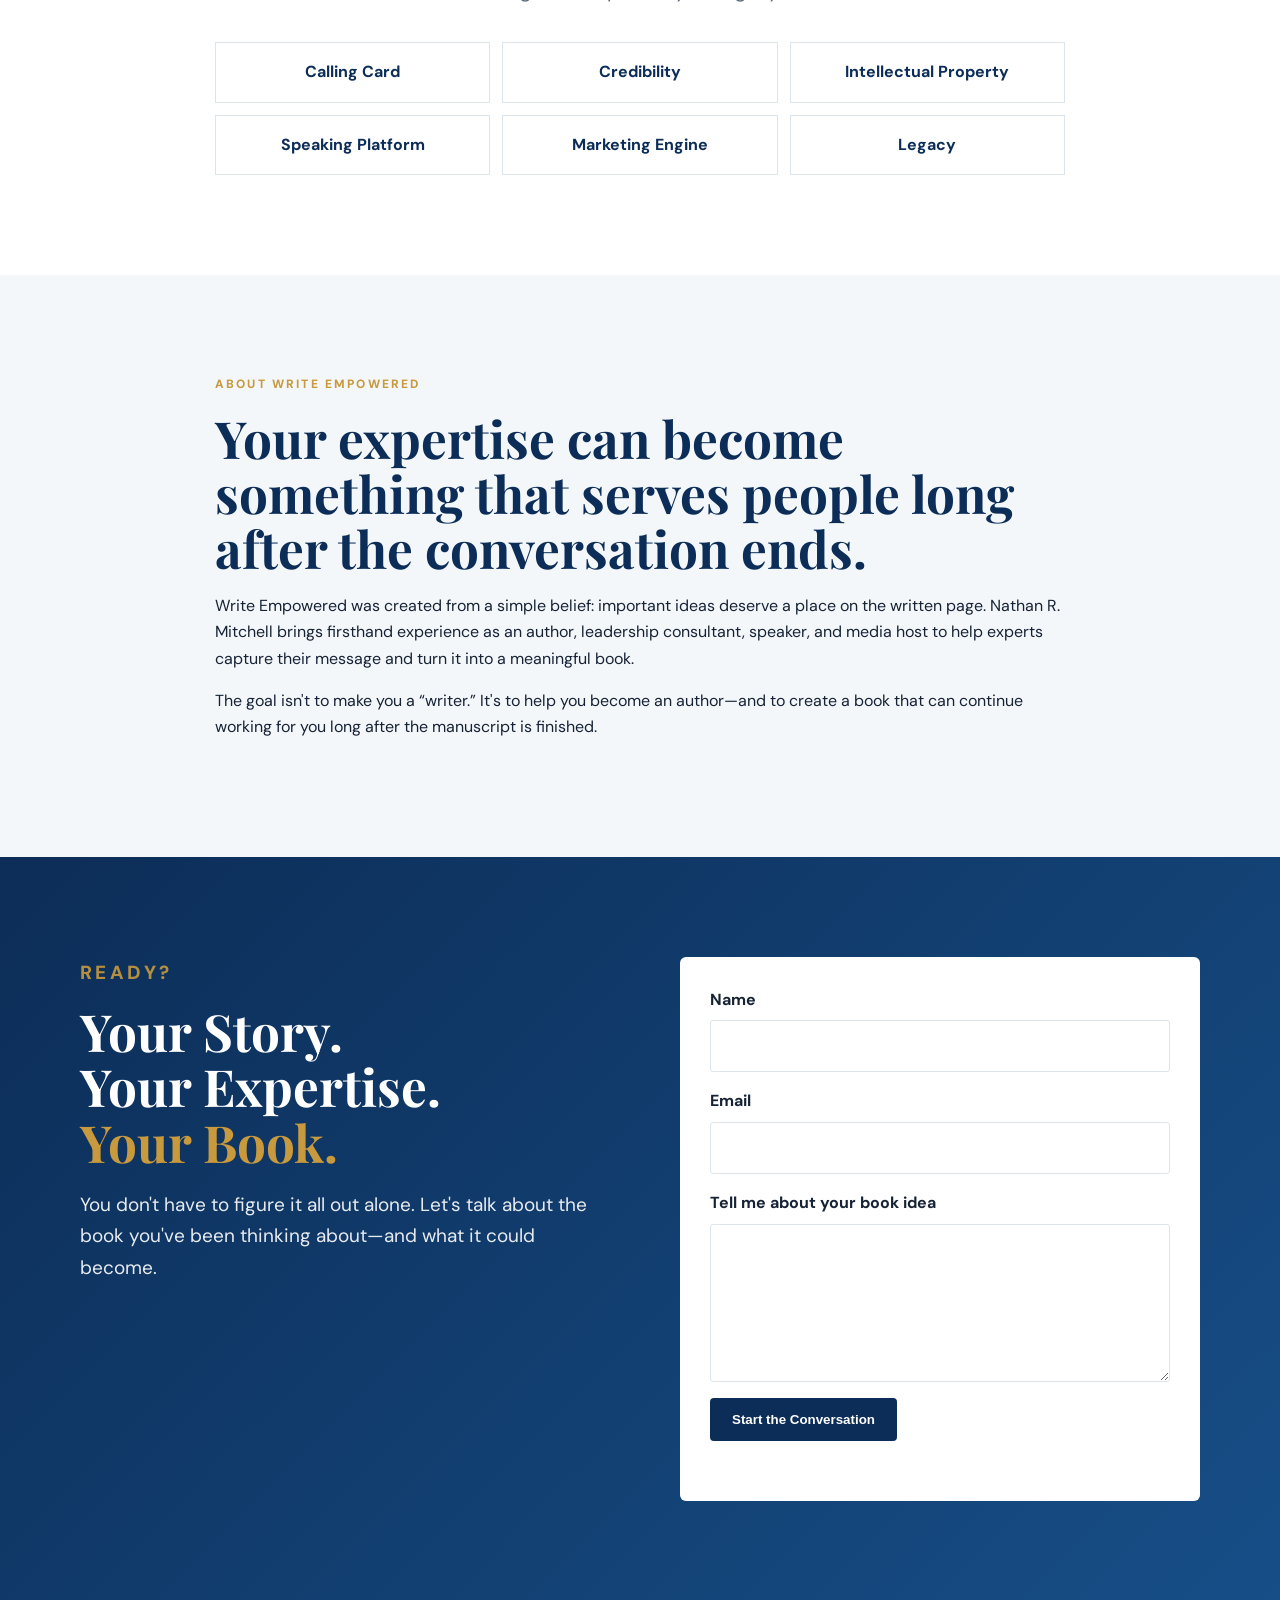
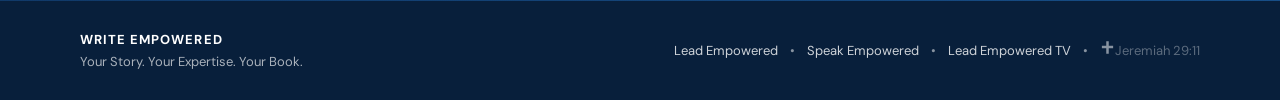
==== commit 25336bf8: "Add cross and Jeremiah 29:11 to footer" ====
--- a/index.html
+++ b/index.html
@@ -239,7 +239,7 @@
       <span>•</span>
       <a href="https://speakempowered.com" target="_blank" rel="noopener">Speak Empowered</a>
       <span>•</span>
-      <a href="https://lead-empowered-tv.netlify.app/" target="_blank" rel="noopener">Lead Empowered TV</a>
+      <a href="https://lead-empowered-tv.netlify.app/" target="_blank" rel="noopener">Lead Empowered TV</a><span class="footer-faith-divider" aria-hidden="true">•</span><span class="footer-faith"><svg viewBox="0 0 24 24" width="15" height="15" aria-hidden="true" focusable="false" fill="currentColor"><path d="M10 2h4v7h7v4h-7v9h-4v-9H3V9h7z"/></svg><span>Jeremiah 29:11</span></span>
     </div>
   </div>
 </footer>
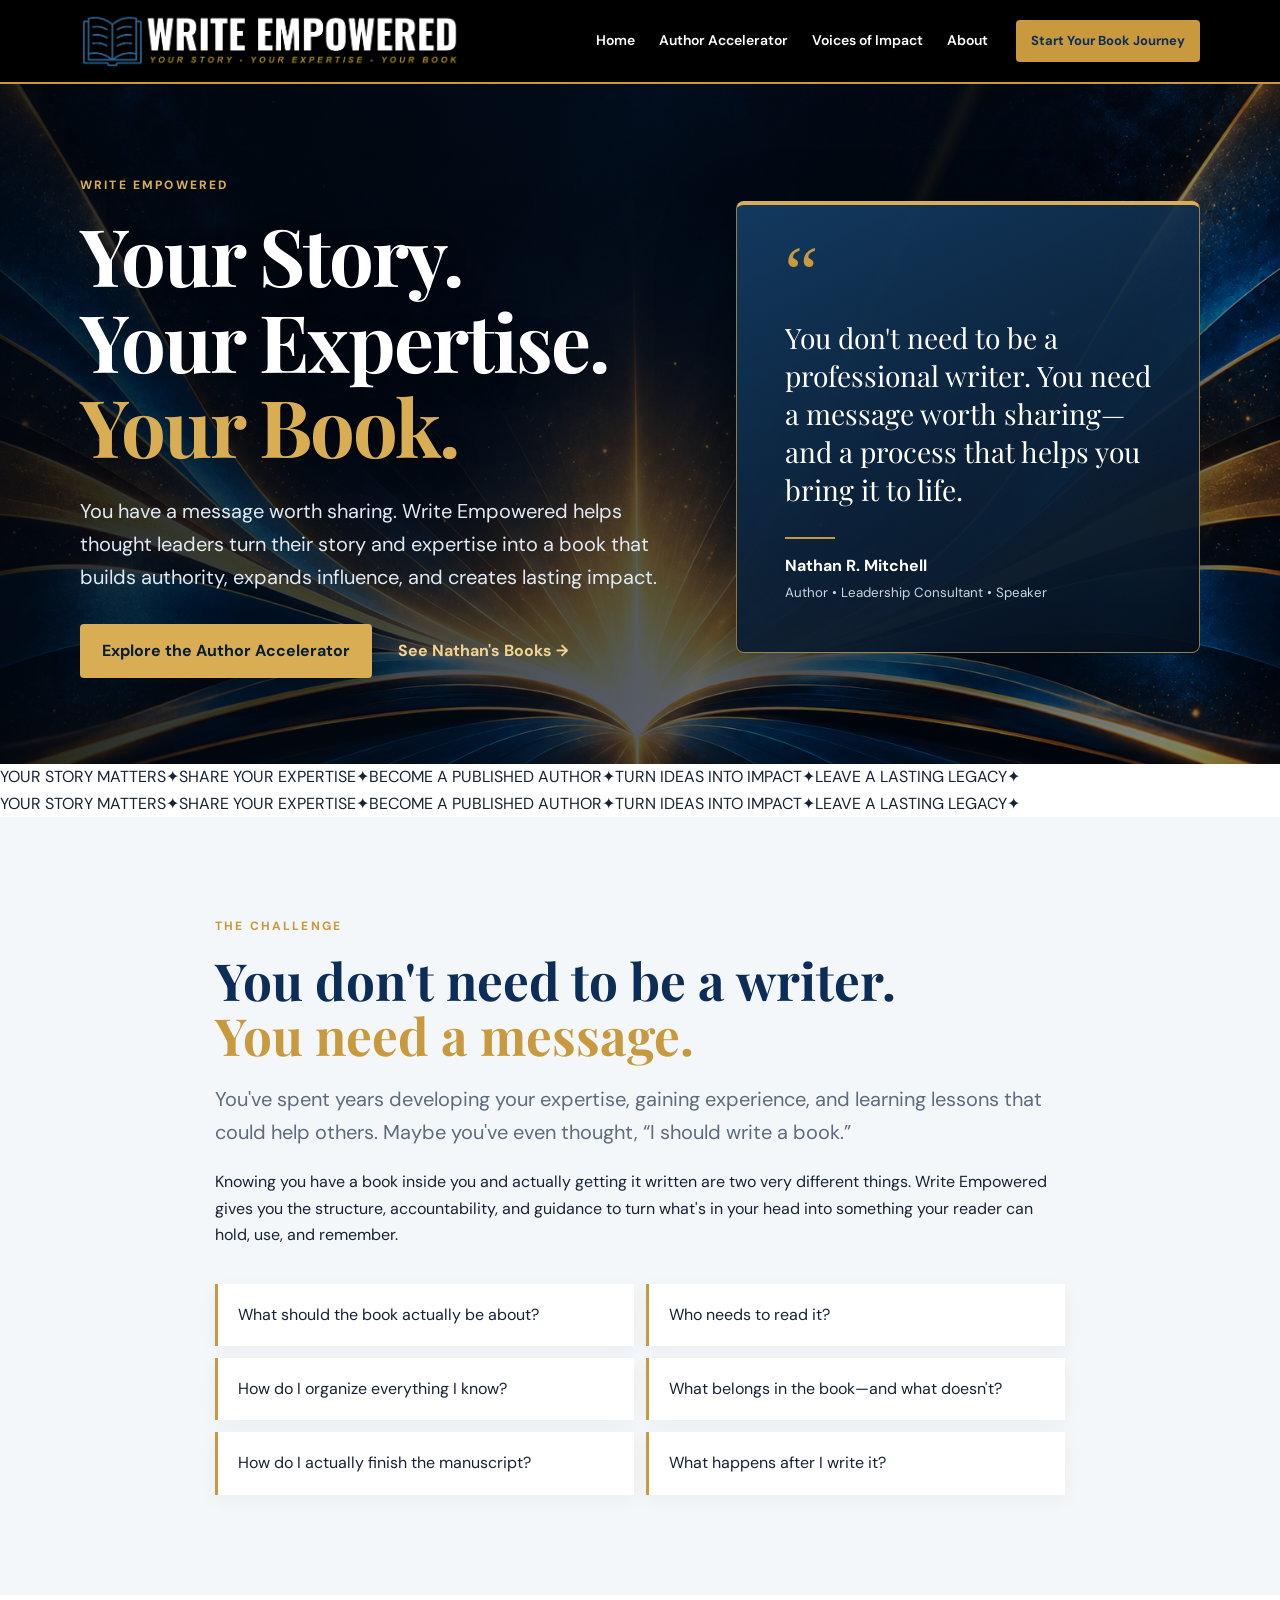
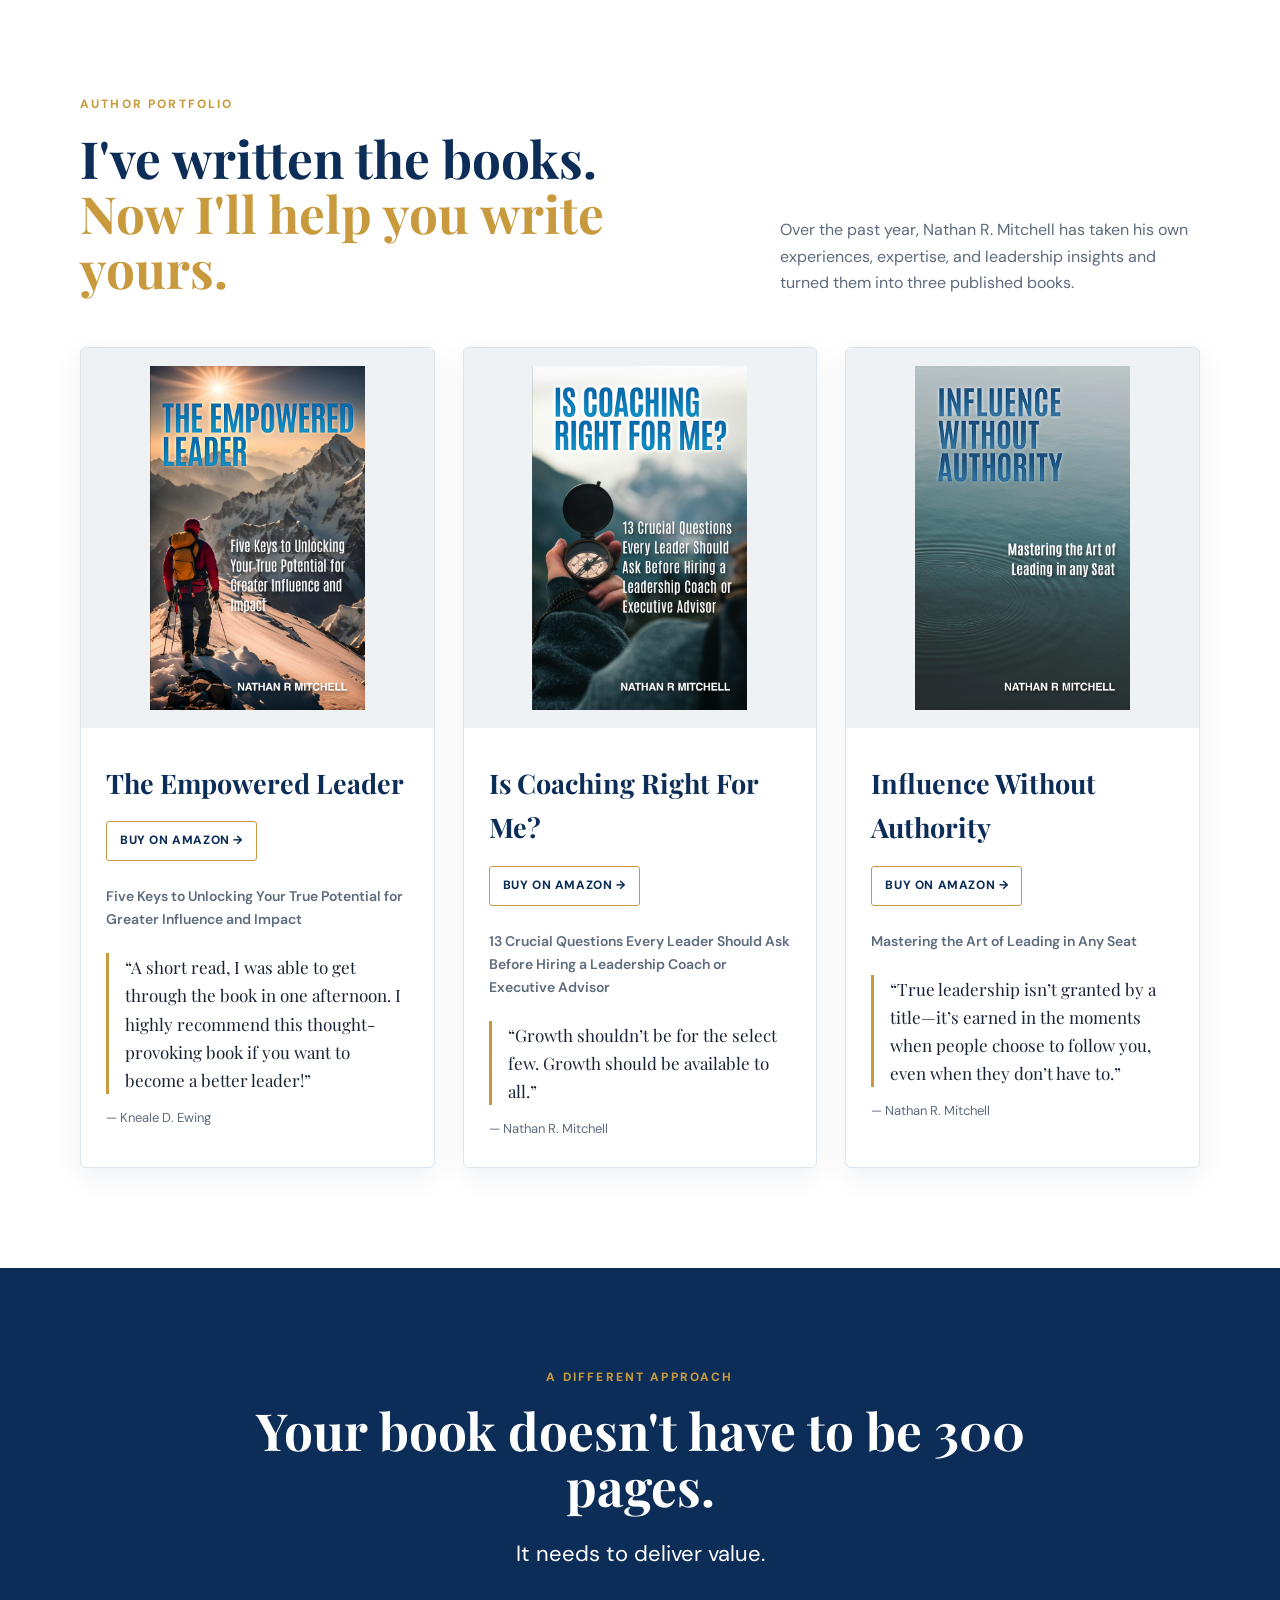
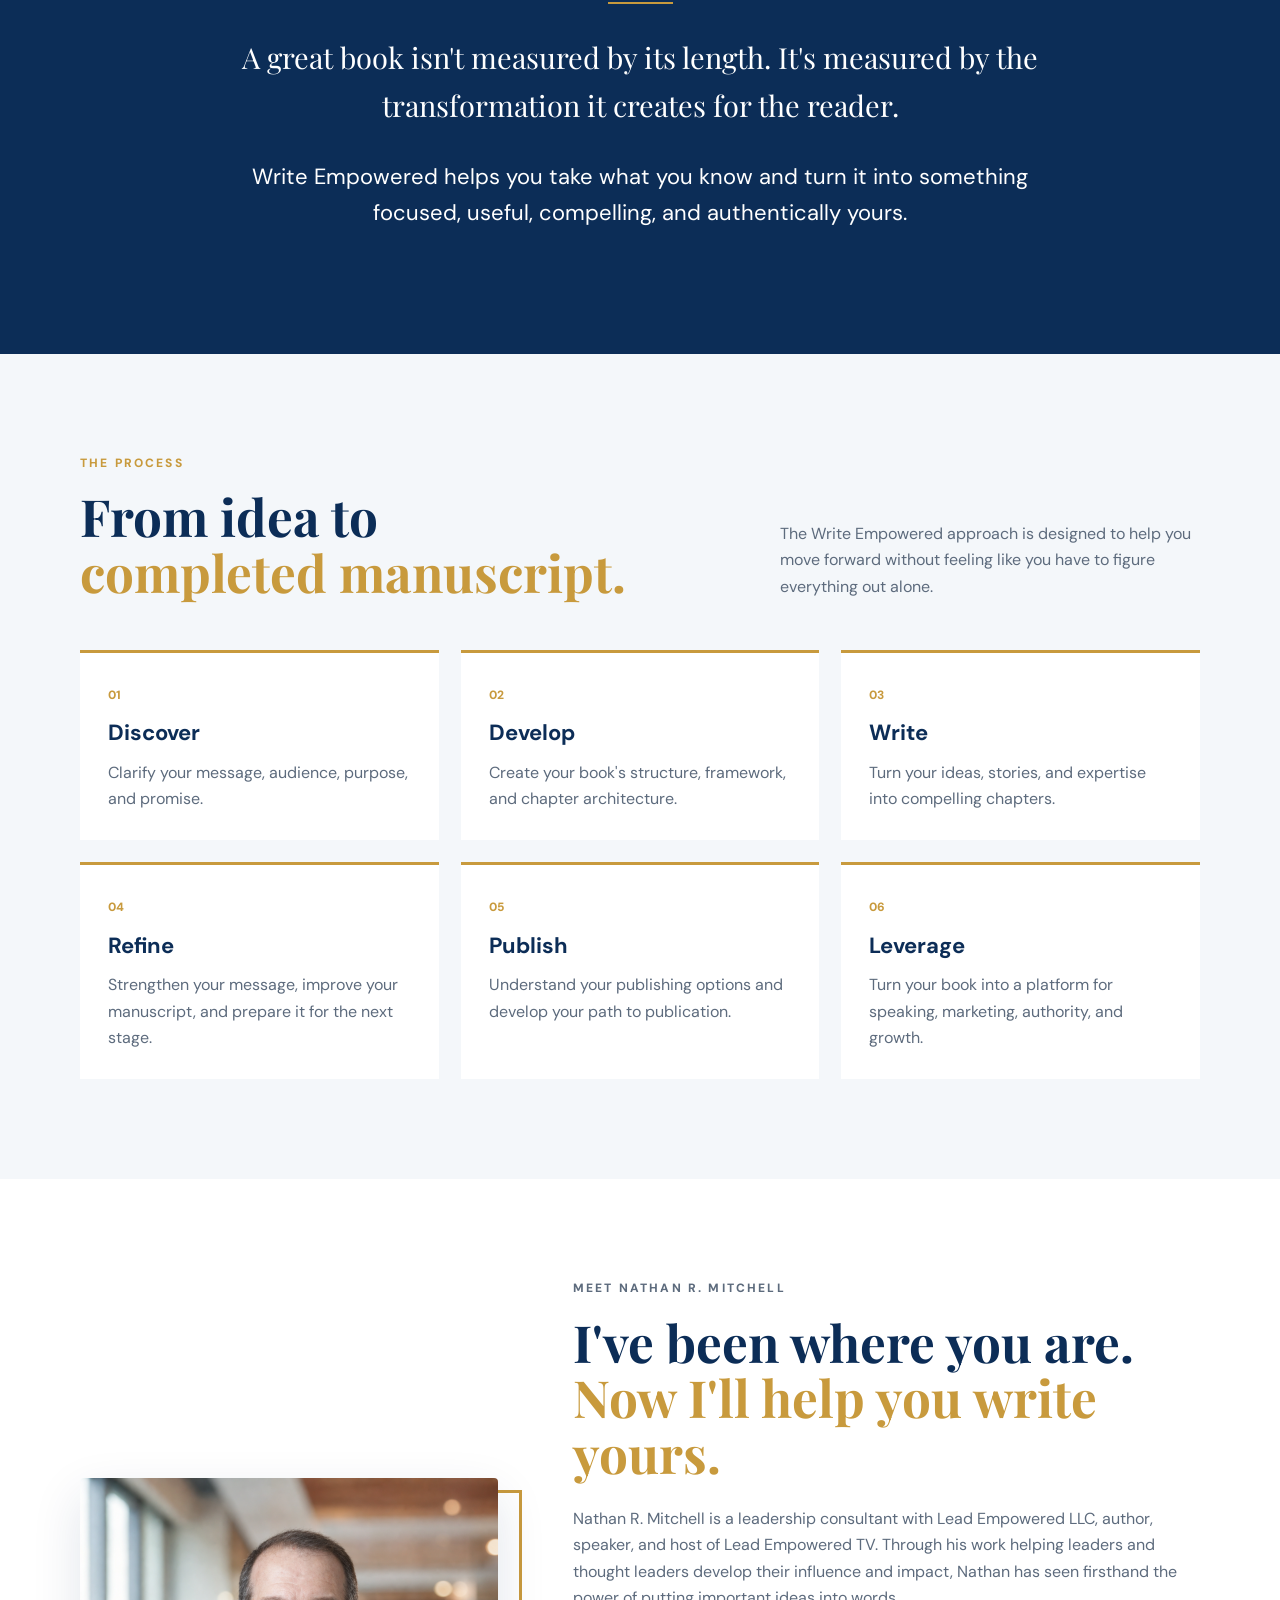
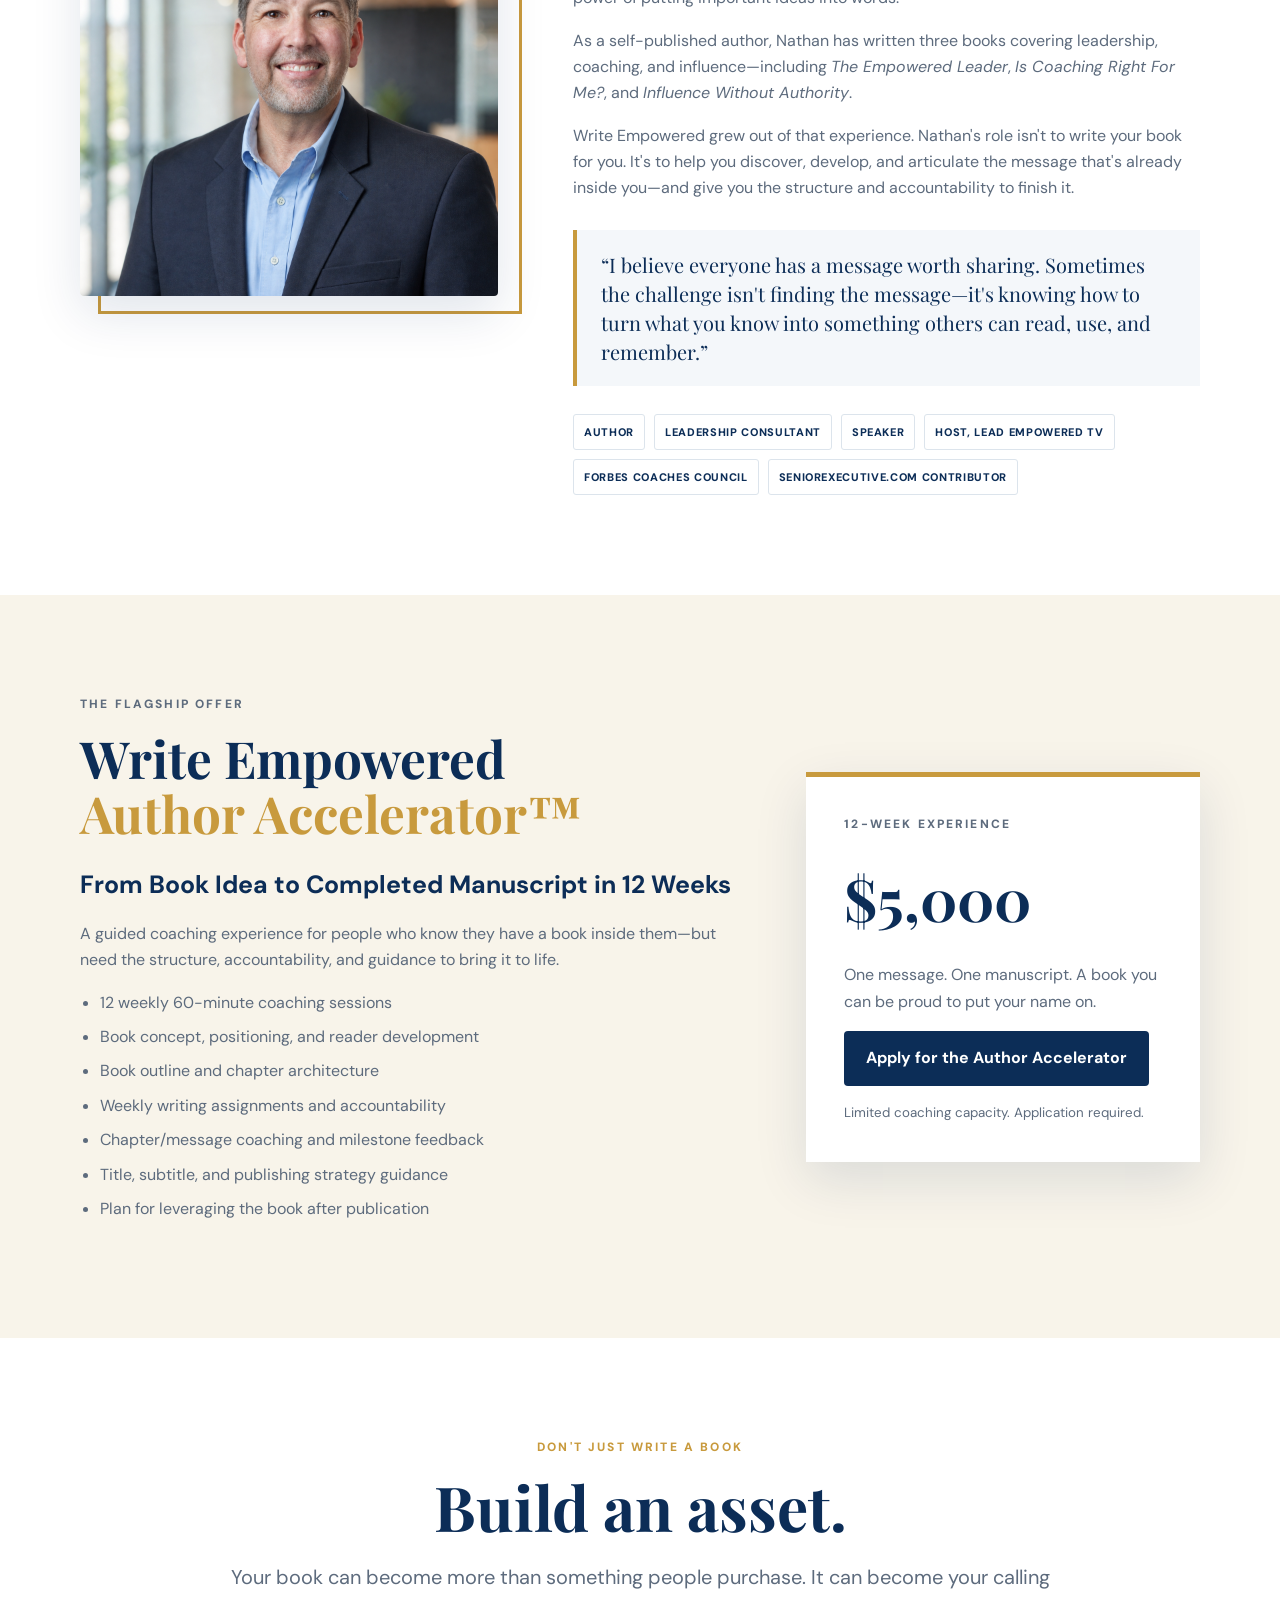
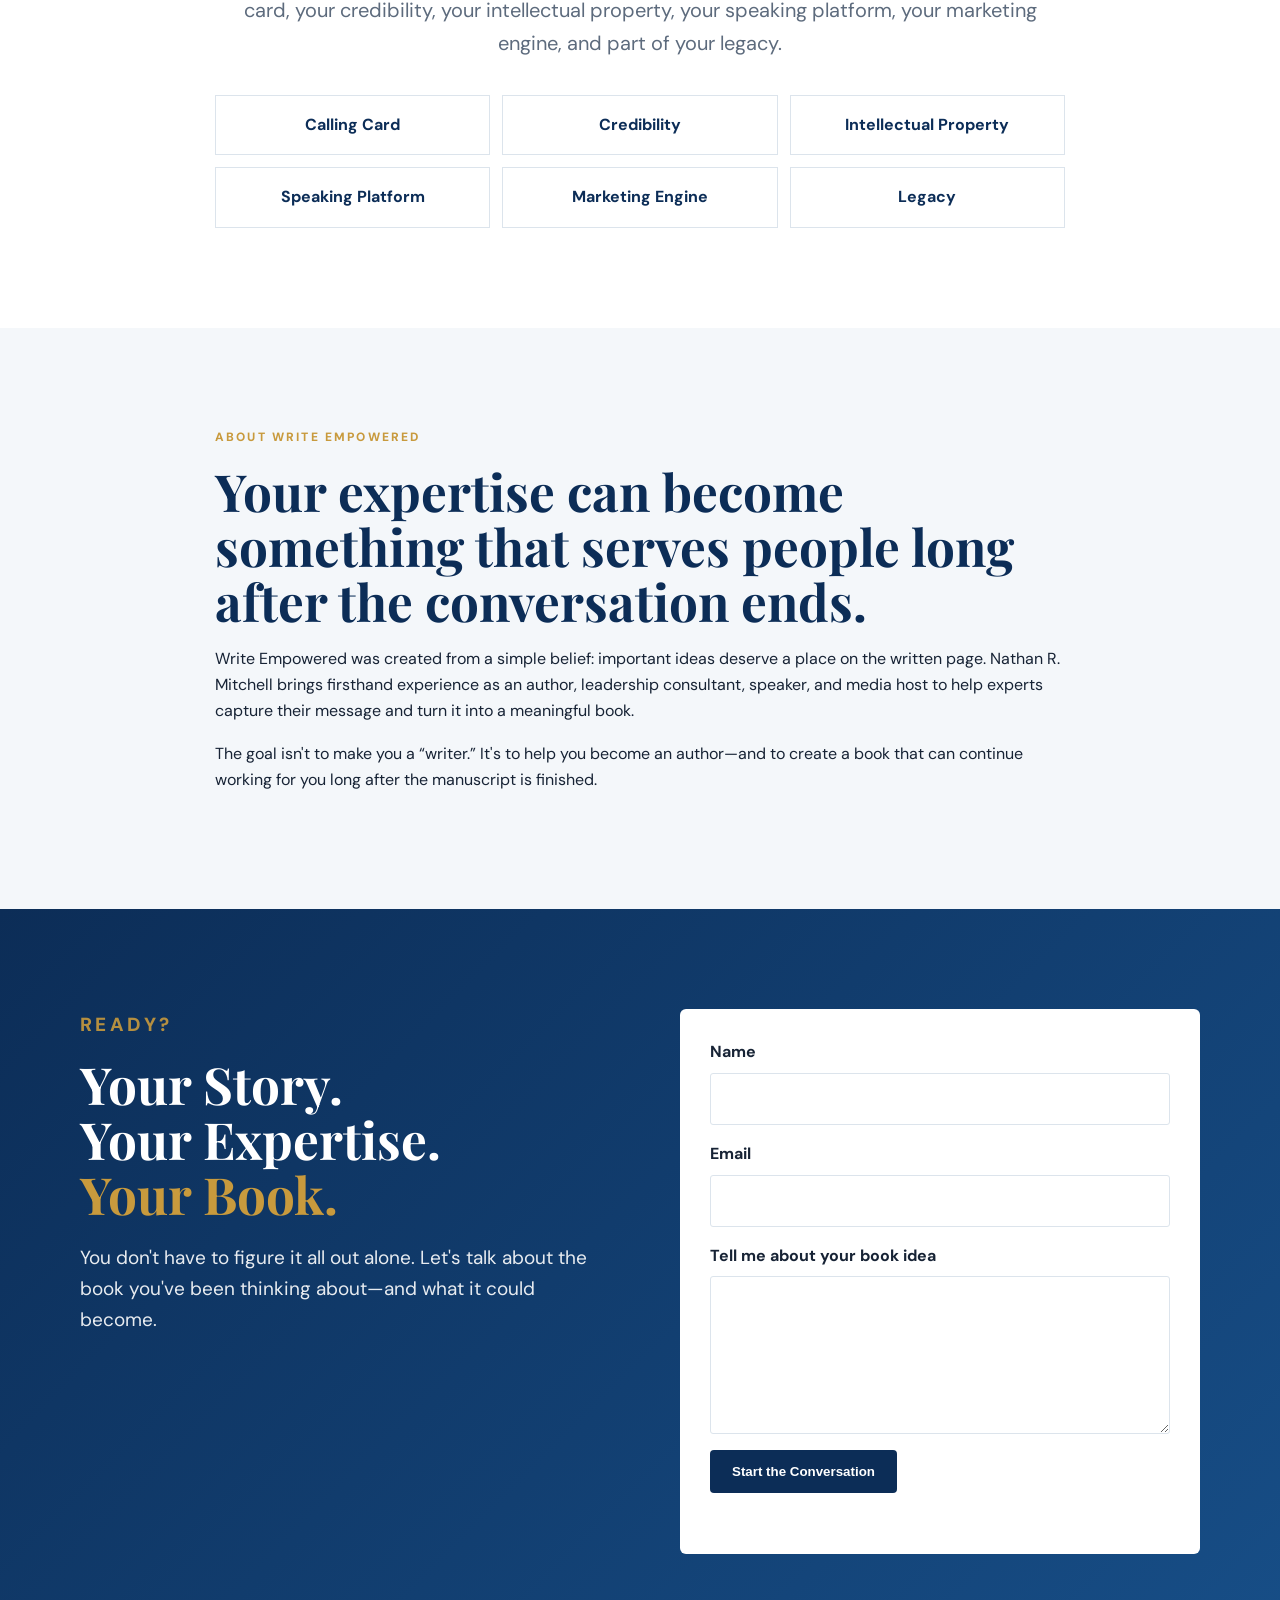
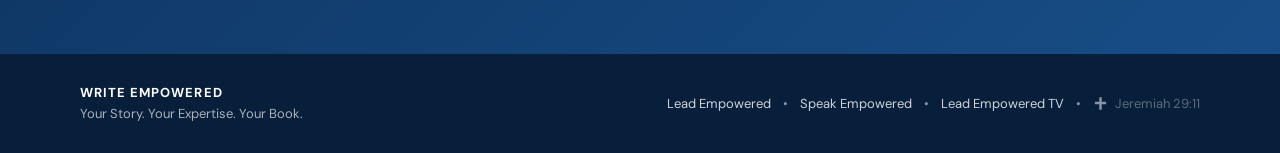
==== commit f7ad59f3: "Add scrolling story banner below homepage hero" ====
--- a/index.html
+++ b/index.html
@@ -50,6 +50,10 @@
   </div>
 </section>
 
+<div class="story-ticker" aria-label="Your story matters. Share your expertise. Become a published author. Turn ideas into impact. Leave a lasting legacy.">
+  <div class="story-ticker-track" aria-hidden="true"><div class="story-ticker-group"><span class="story-ticker-item">YOUR STORY MATTERS</span><span class="story-ticker-star" aria-hidden="true">✦</span><span class="story-ticker-item">SHARE YOUR EXPERTISE</span><span class="story-ticker-star" aria-hidden="true">✦</span><span class="story-ticker-item">BECOME A PUBLISHED AUTHOR</span><span class="story-ticker-star" aria-hidden="true">✦</span><span class="story-ticker-item">TURN IDEAS INTO IMPACT</span><span class="story-ticker-star" aria-hidden="true">✦</span><span class="story-ticker-item">LEAVE A LASTING LEGACY</span><span class="story-ticker-star" aria-hidden="true">✦</span></div><div class="story-ticker-group"><span class="story-ticker-item">YOUR STORY MATTERS</span><span class="story-ticker-star" aria-hidden="true">✦</span><span class="story-ticker-item">SHARE YOUR EXPERTISE</span><span class="story-ticker-star" aria-hidden="true">✦</span><span class="story-ticker-item">BECOME A PUBLISHED AUTHOR</span><span class="story-ticker-star" aria-hidden="true">✦</span><span class="story-ticker-item">TURN IDEAS INTO IMPACT</span><span class="story-ticker-star" aria-hidden="true">✦</span><span class="story-ticker-item">LEAVE A LASTING LEGACY</span><span class="story-ticker-star" aria-hidden="true">✦</span></div></div>
+</div>
+
 <section class="section light">
   <div class="container narrow">
     <p class="eyebrow">THE CHALLENGE</p>
--- a/styles.css
+++ b/styles.css
@@ -70,3 +70,6 @@
 /* Homepage hero artwork: radiant open book */
 .hero{background-image:linear-gradient(90deg,rgba(1,7,16,.86) 0%,rgba(2,10,23,.69) 42%,rgba(2,10,23,.48) 100%),url("assets/Radiant%20Golden%20Wings%20of%20Light.png");background-position:center center;background-size:cover;background-repeat:no-repeat}
 @media(max-width:600px){.hero{background-position:50% center;background-image:linear-gradient(90deg,rgba(1,7,16,.87),rgba(1,7,16,.69)),url("assets/Radiant%20Golden%20Wings%20of%20Light.png")}}
+
+/* Footer scripture reference */
+.footer-faith{display:inline-flex;align-items:center;gap:7px;color:#fff;white-space:nowrap;font-size:inherit}.footer-faith svg{display:block;flex:none;color:#fff}.footer-faith-divider{color:inherit}
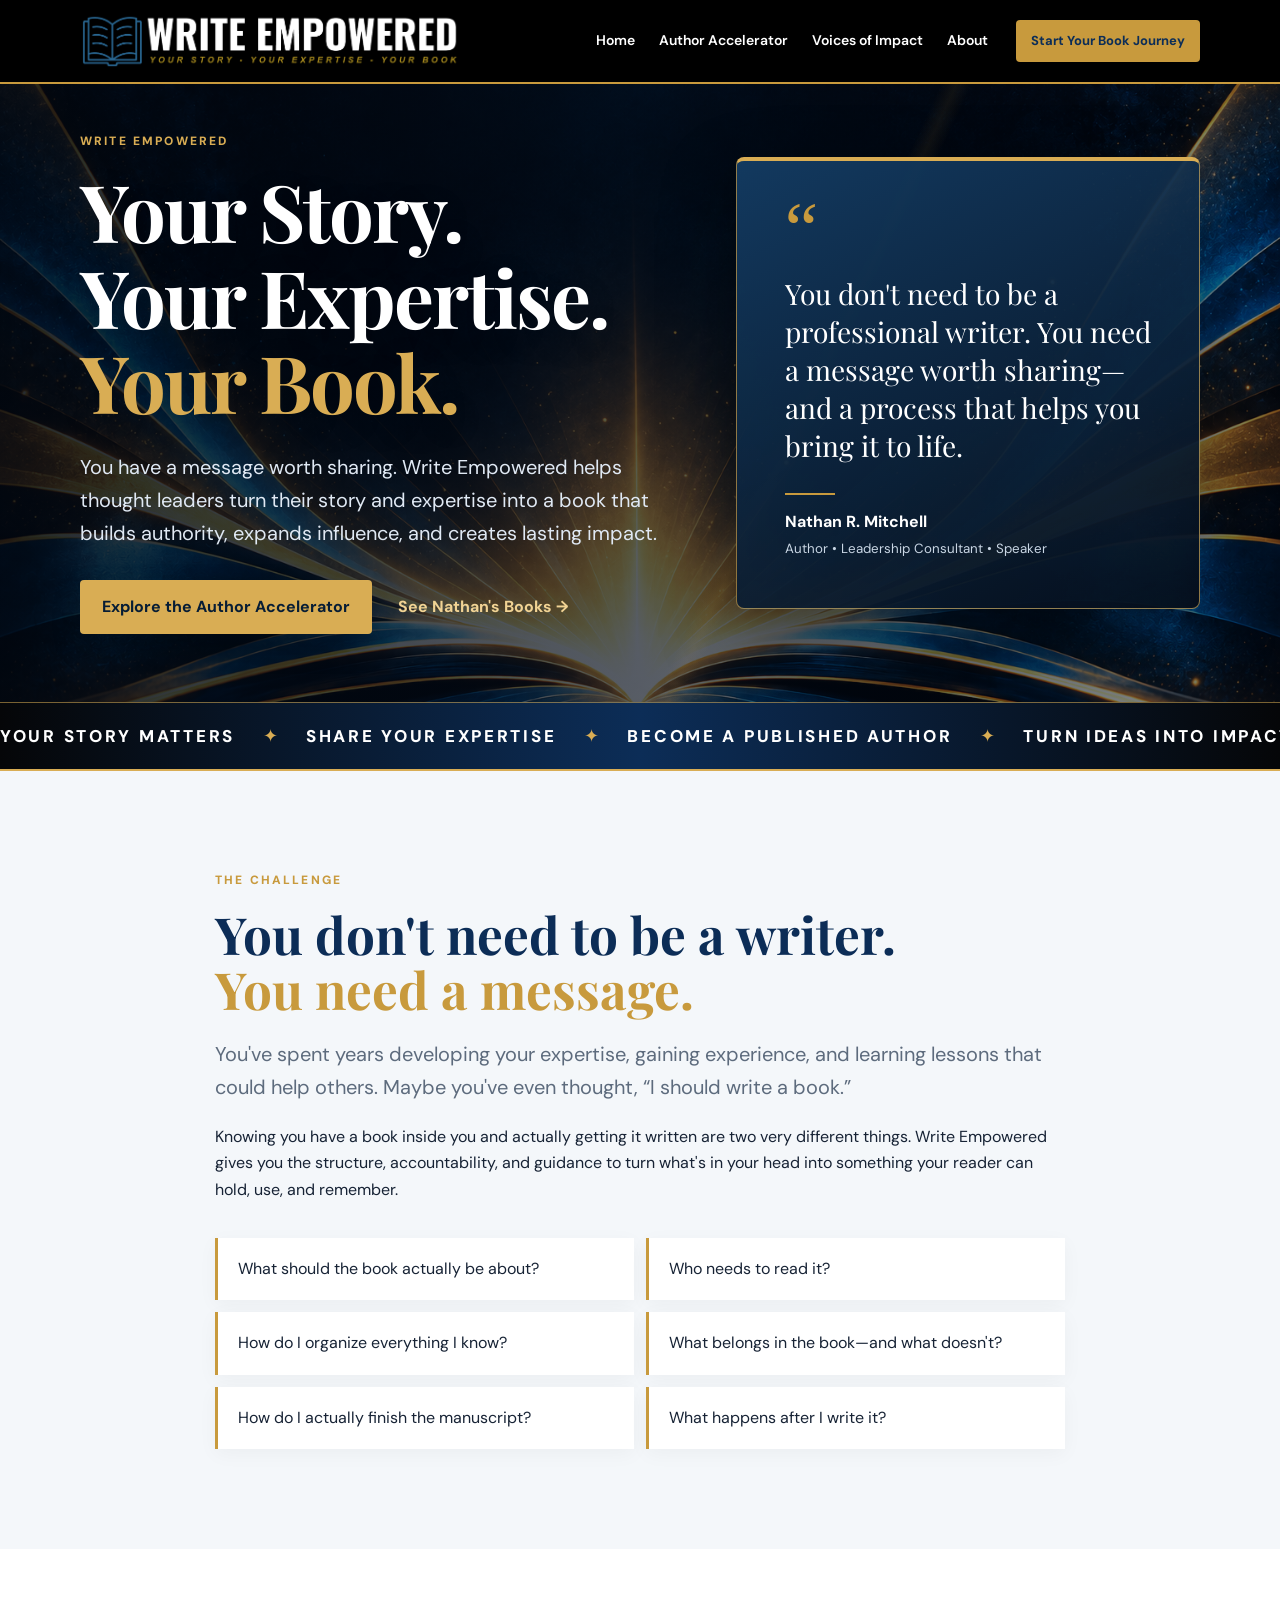
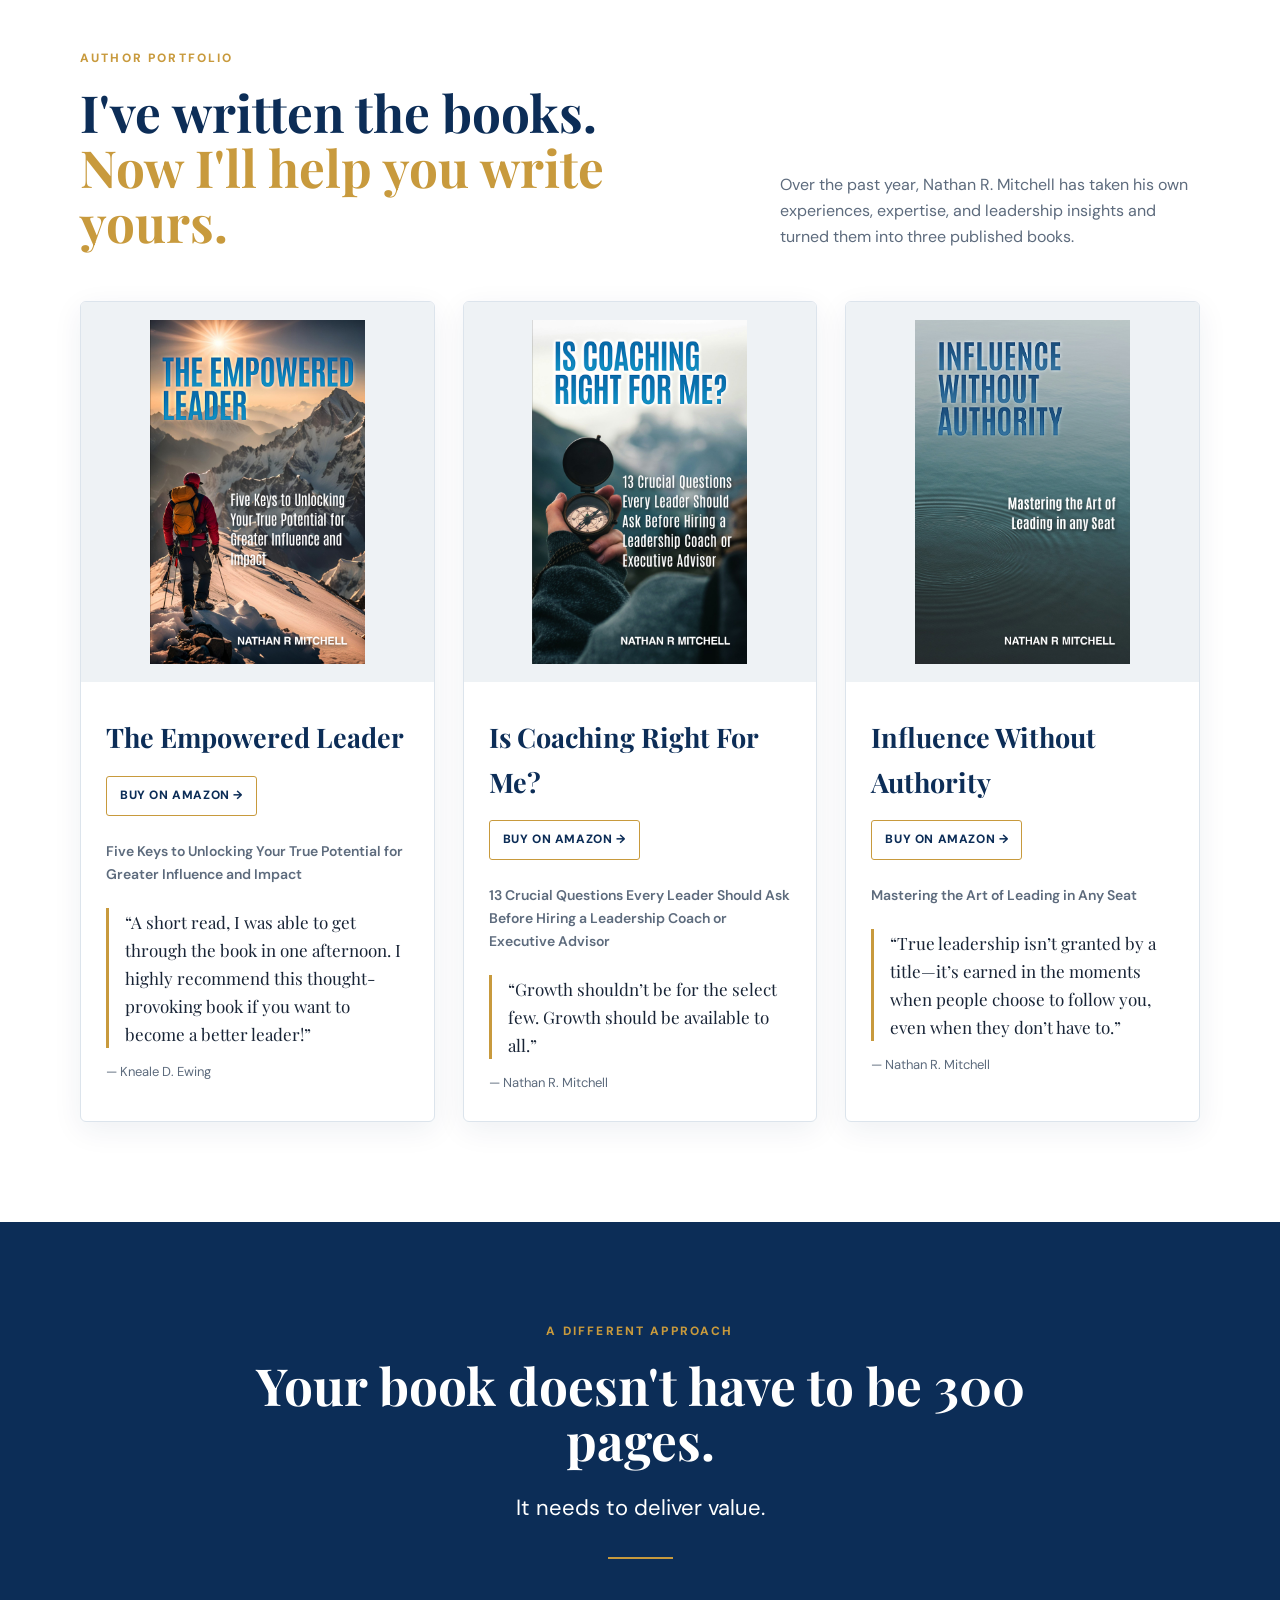
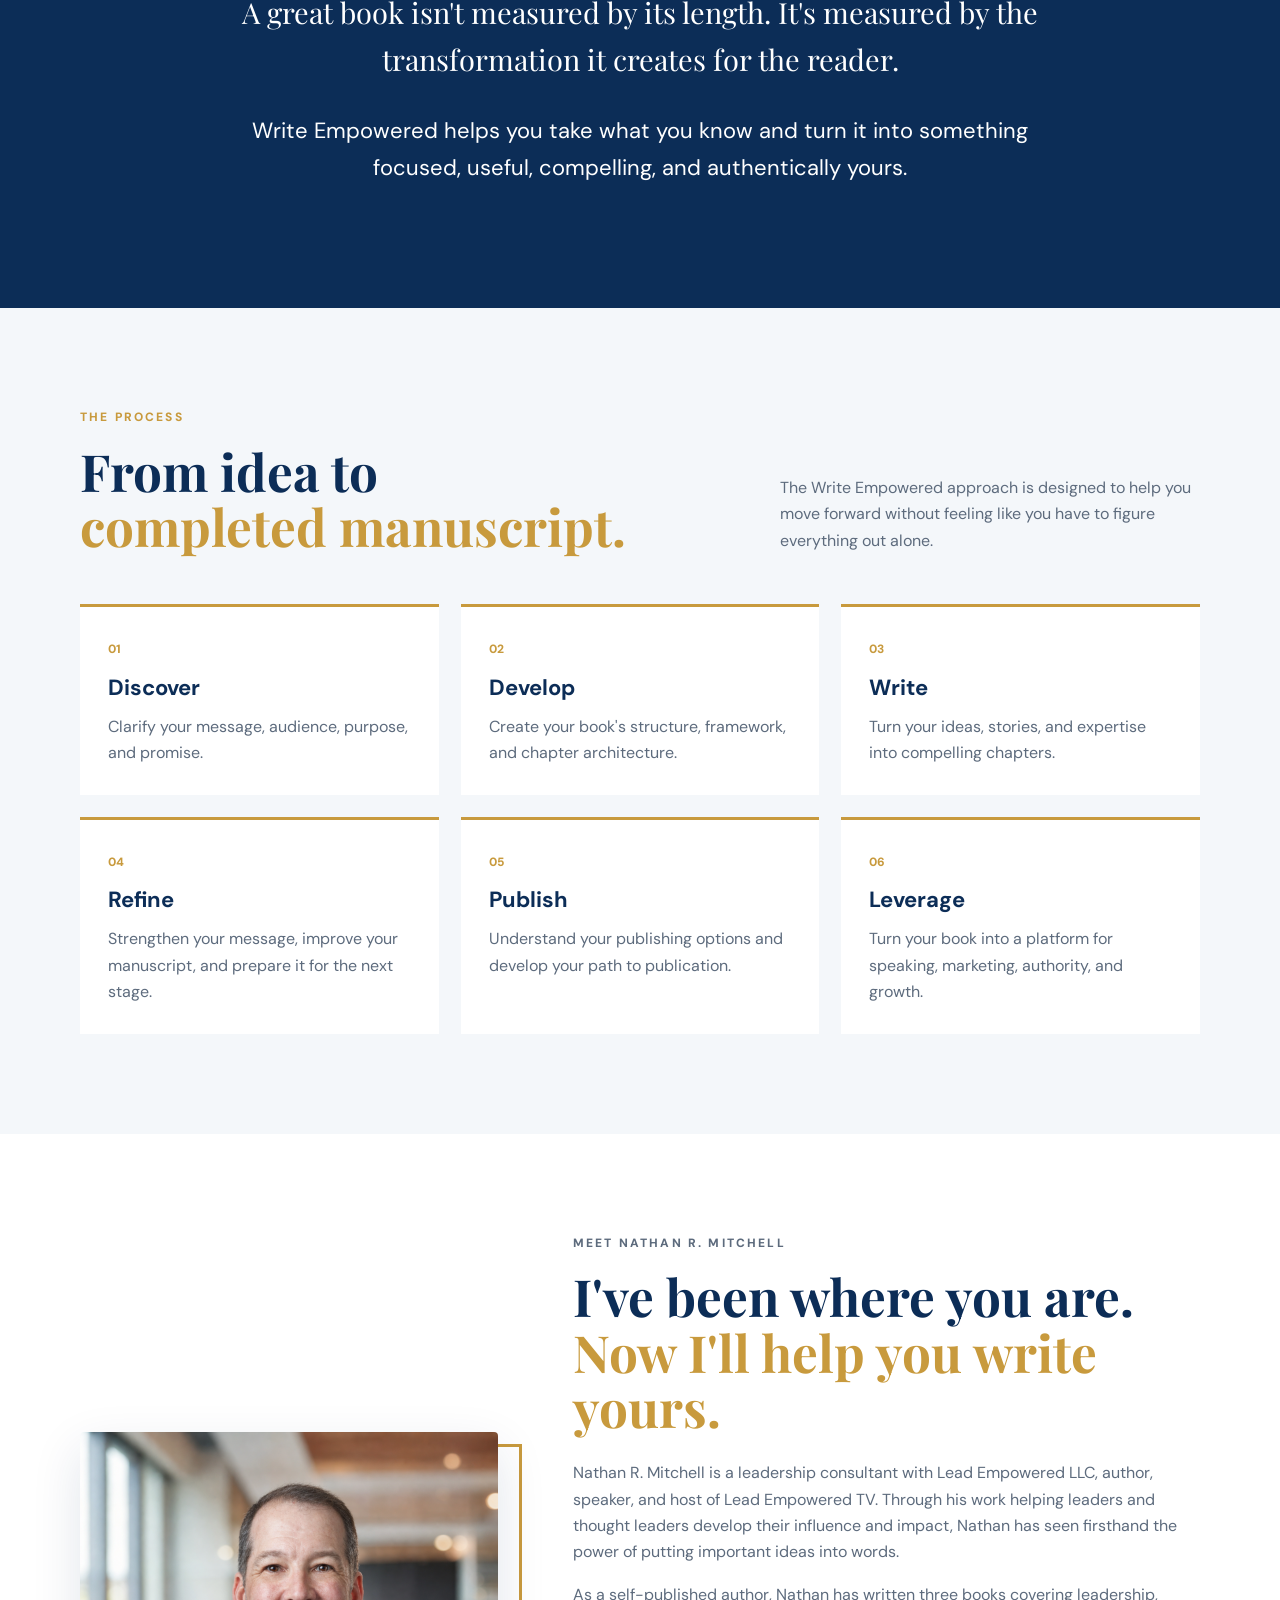
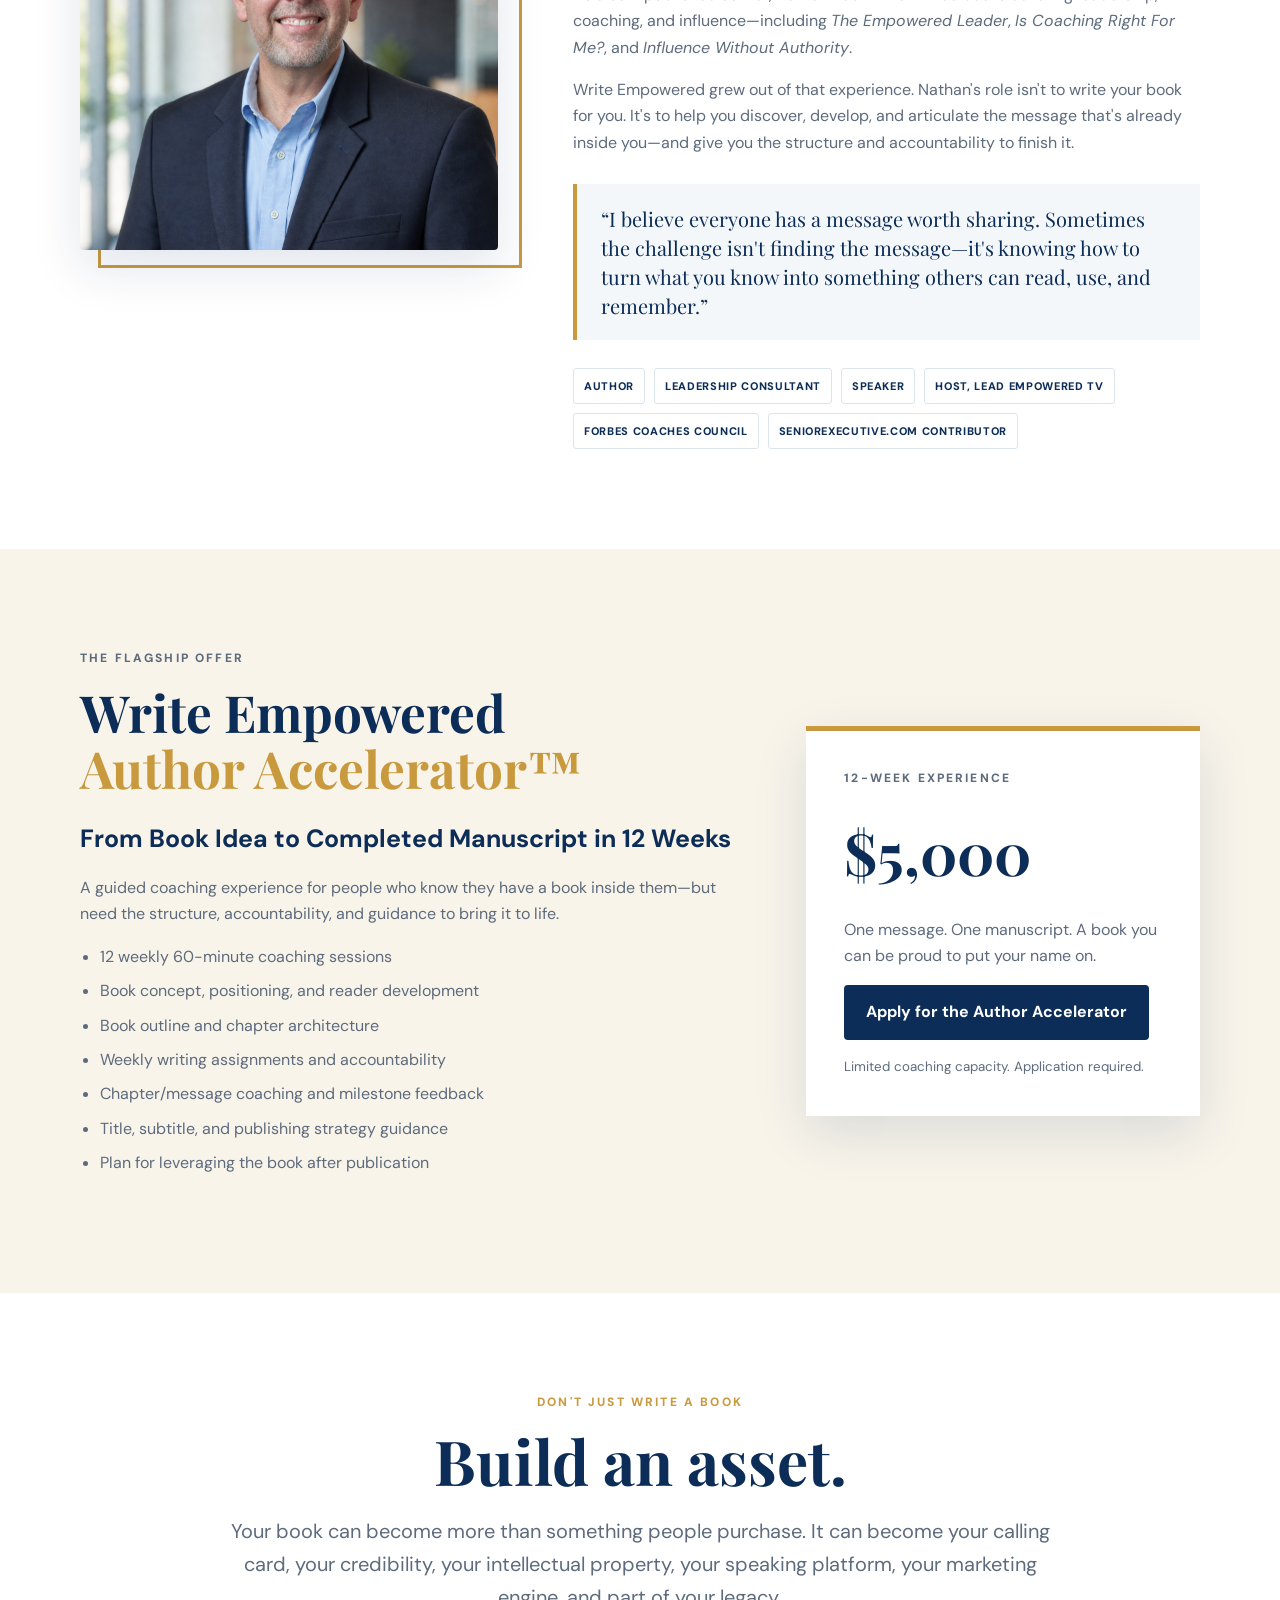
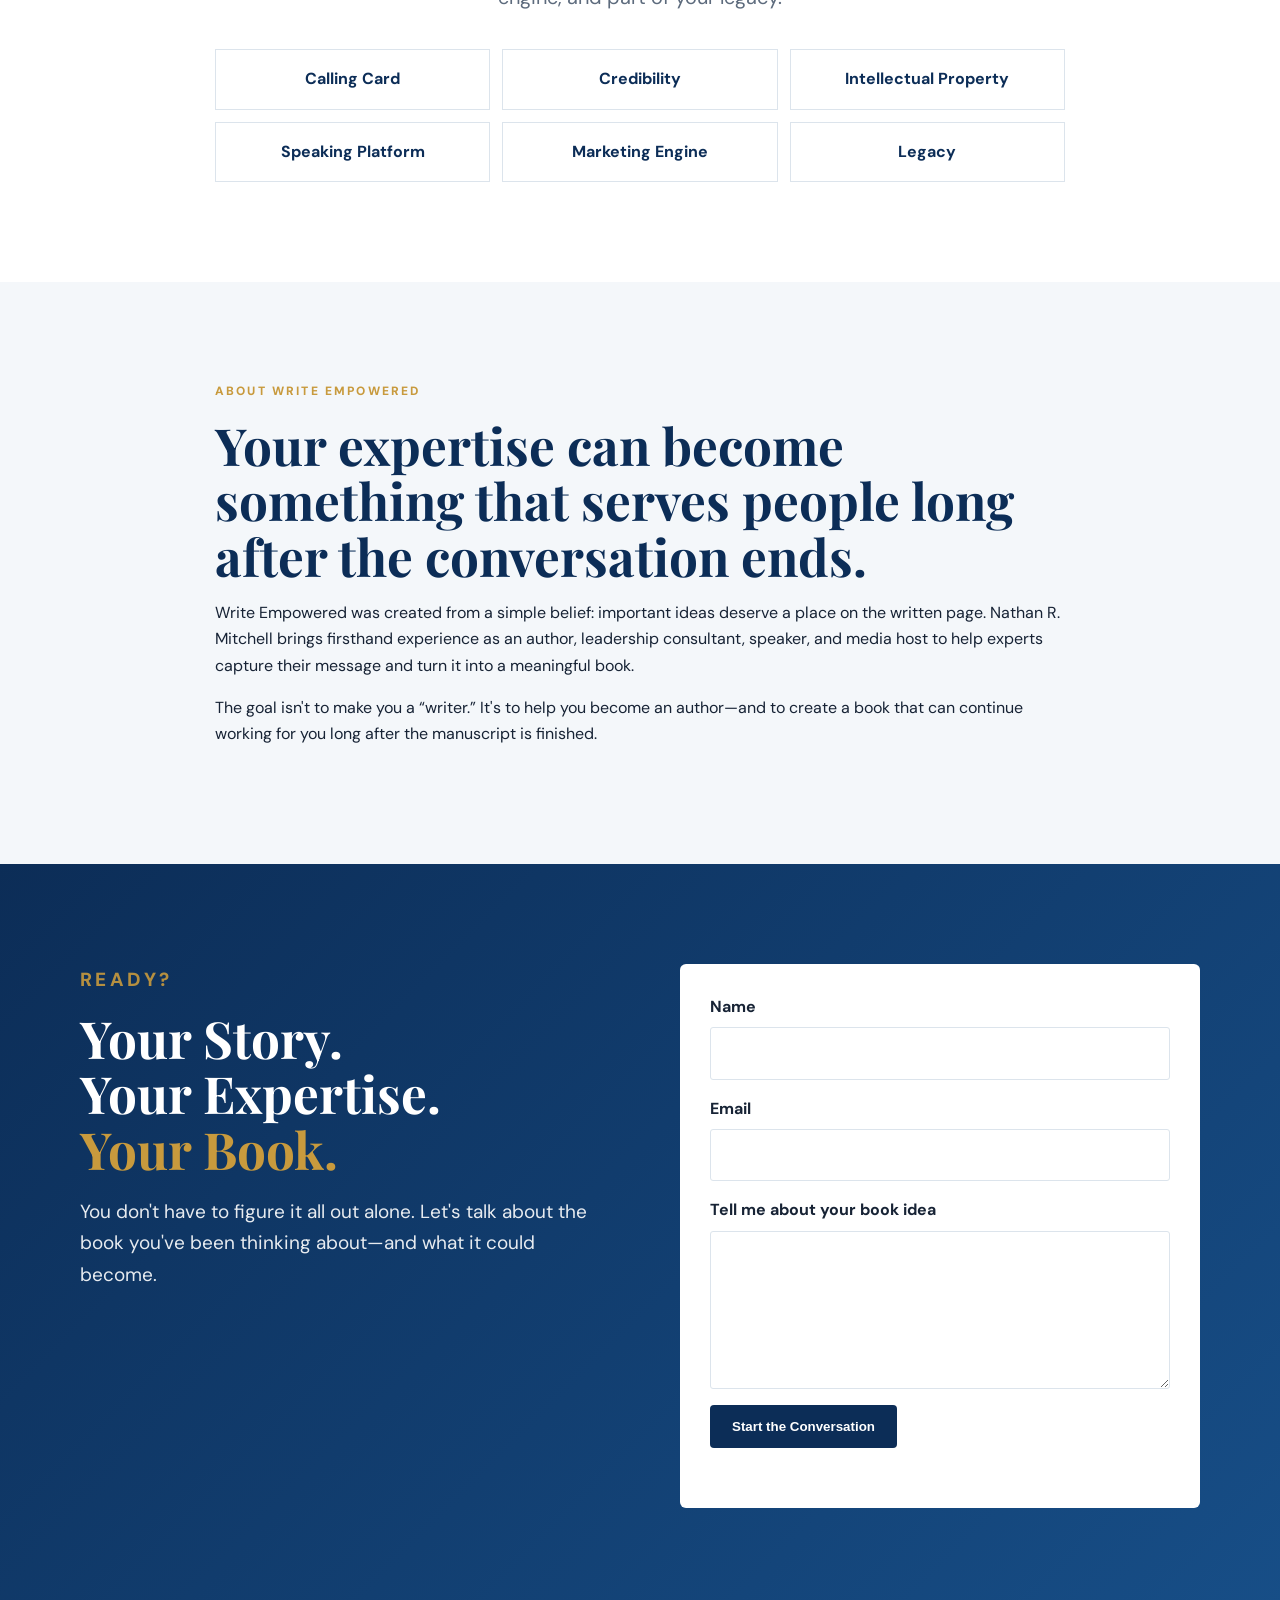
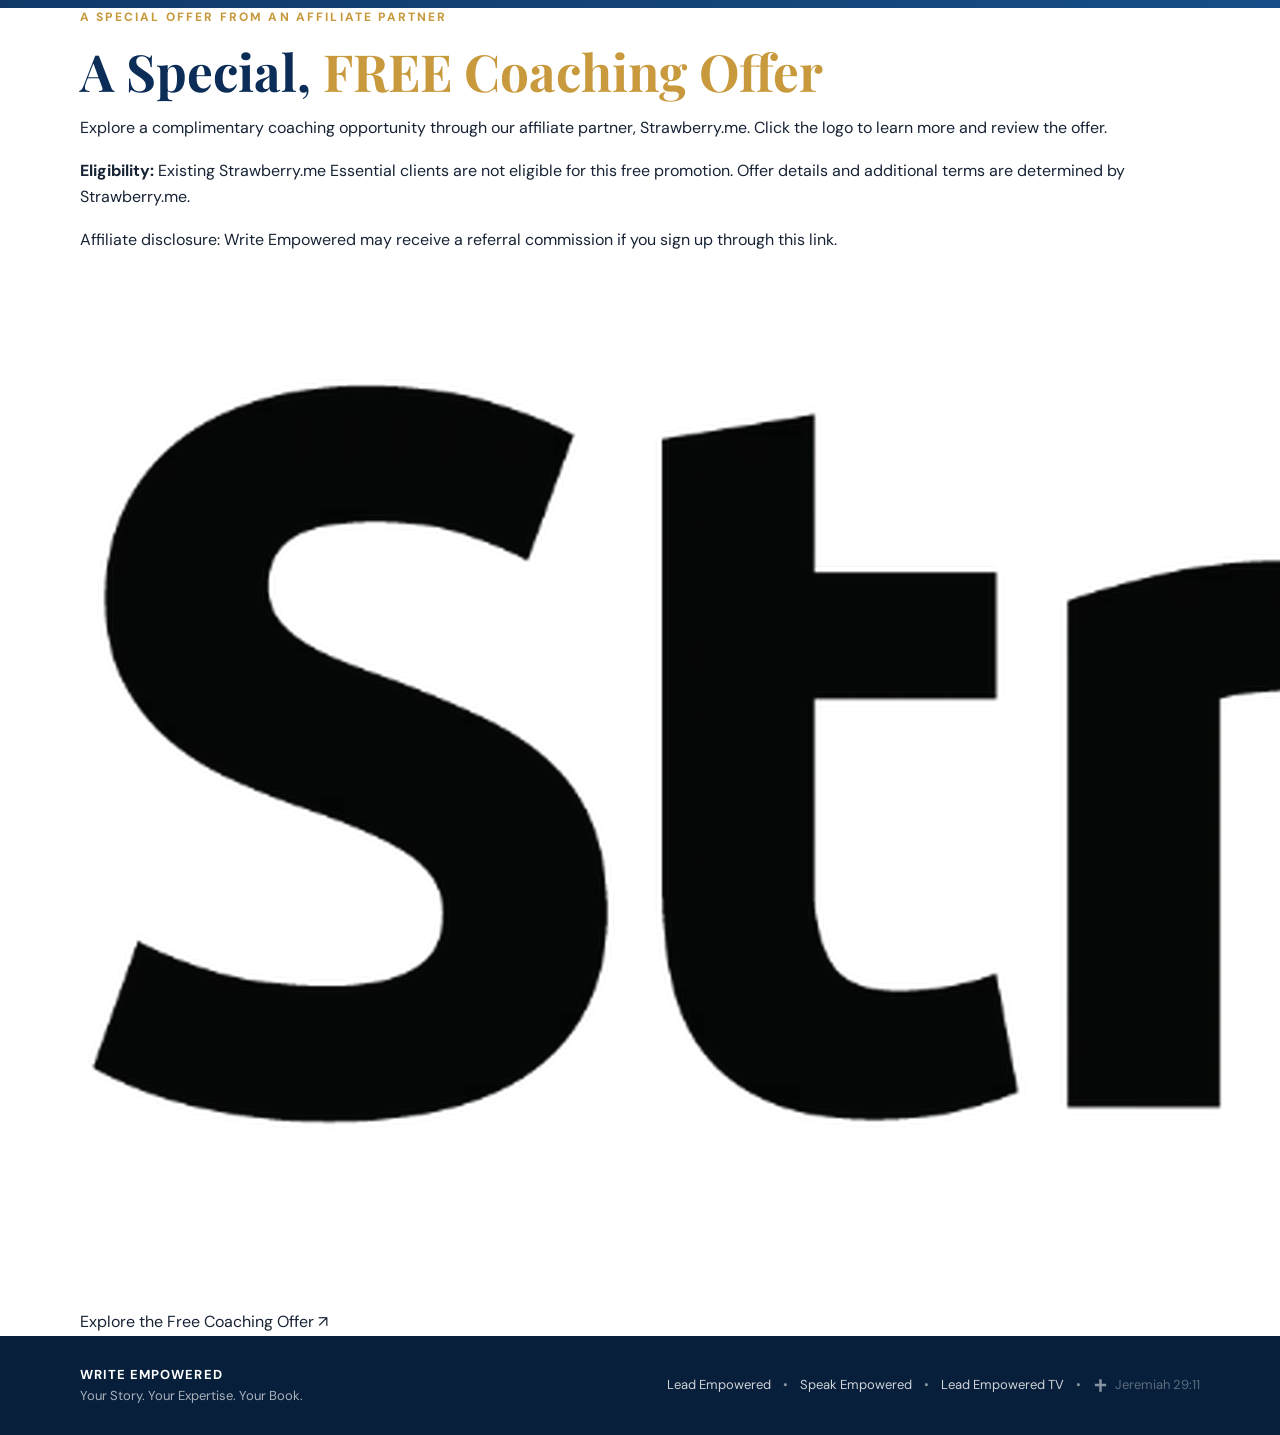
==== commit 108ab43b: "Add Strawberry.me affiliate coaching offer to homepage" ====
--- a/index.html
+++ b/index.html
@@ -233,6 +233,22 @@
     </form>
   </div>
 </section>
+
+<section class="partner-offer" aria-labelledby="partner-offer-title">
+  <div class="container partner-offer-inner">
+    <div class="partner-offer-copy">
+      <p class="eyebrow">A SPECIAL OFFER FROM AN AFFILIATE PARTNER</p>
+      <h2 id="partner-offer-title">A Special, <span>FREE Coaching Offer</span></h2>
+      <p>Explore a complimentary coaching opportunity through our affiliate partner, Strawberry.me. Click the logo to learn more and review the offer.</p>
+      <p class="partner-offer-disclaimer"><strong>Eligibility:</strong> Existing Strawberry.me Essential clients are not eligible for this free promotion. Offer details and additional terms are determined by Strawberry.me.</p>
+      <p class="partner-offer-disclosure">Affiliate disclosure: Write Empowered may receive a referral commission if you sign up through this link.</p>
+    </div>
+    <a class="partner-offer-logo" href="https://app.strawberry.me/r/nathanm" target="_blank" rel="noopener noreferrer sponsored" aria-label="Explore the free coaching offer at Strawberry.me (opens in a new tab)">
+      <img src="assets/StrawberryFry_Logo_High_Resolution_Transparent.png" alt="Strawberry.me affiliate partner logo" loading="lazy">
+      <span>Explore the Free Coaching Offer <span aria-hidden="true">↗</span></span>
+    </a>
+  </div>
+</section>
 </main>
 
 <footer>
--- a/styles.css
+++ b/styles.css
@@ -49,7 +49,7 @@
 }
 
 /* Premium homepage hero — aligned with Voices of Impact */
-.hero{position:relative;overflow:hidden;background:radial-gradient(ellipse at 76% 80%,rgba(43,107,153,.65) 0%,rgba(12,45,87,.72) 30%,transparent 65%),linear-gradient(125deg,#050608 0%,#0b1c32 48%,#0c2d57 100%);padding:92px 0 86px;color:#fff}
+.hero{position:relative;overflow:hidden;background:radial-gradient(ellipse at 76% 80%,rgba(43,107,153,.65) 0%,rgba(12,45,87,.72) 30%,transparent 65%),linear-gradient(125deg,#050608 0%,#0b1c32 48%,#0c2d57 100%);padding:48px 0 68px;color:#fff}
 .hero:before{content:"";position:absolute;inset:0;pointer-events:none;background:linear-gradient(115deg,transparent 60%,rgba(200,154,61,.075) 61%,transparent 62%)}
 .hero .hero-grid{position:relative;z-index:1;grid-template-columns:1.12fr .88fr;gap:65px}
 .hero h1{color:#fff;font-size:clamp(52px,6.2vw,82px);letter-spacing:-.025em;text-shadow:0 10px 35px rgba(0,0,0,.18)}
@@ -64,7 +64,7 @@
 .hero-card p{color:#fff;font-size:clamp(23px,2.2vw,30px)}
 .hero-card strong{color:#fff}
 .hero-card small{color:#c9d6e4;opacity:1}
-@media(max-width:900px){.hero .hero-grid{grid-template-columns:1fr;gap:38px}.hero{padding:68px 0 65px}.hero-card{max-width:650px}}
+@media(max-width:900px){.hero .hero-grid{grid-template-columns:1fr;gap:38px}.hero{padding:38px 0 55px}.hero-card{max-width:650px}}
 @media(max-width:600px){.hero h1{font-size:clamp(43px,11vw,58px)}.hero .hero-lead{font-size:18px}.hero-card{padding:30px}.hero-card p{font-size:23px}}
 
 /* Homepage hero artwork: radiant open book */
@@ -73,3 +73,12 @@
 
 /* Footer scripture reference */
 .footer-faith{display:inline-flex;align-items:center;gap:7px;color:#fff;white-space:nowrap;font-size:inherit}.footer-faith svg{display:block;flex:none;color:#fff}.footer-faith-divider{color:inherit}
+
+/* Scrolling Write Empowered brand banner */
+.story-ticker{overflow:hidden;background:linear-gradient(90deg,#050608,#0c2d57 50%,#050608);border-top:1px solid rgba(217,173,84,.55);border-bottom:2px solid #d9ad54;padding:19px 0;color:#fff}
+.story-ticker-track{display:flex;width:max-content;animation:story-ticker-scroll 42s linear infinite}
+.story-ticker-group{display:flex;align-items:center;flex-shrink:0;gap:28px;padding-right:28px}
+.story-ticker-item{font-family:inherit;font-size:clamp(13px,1.35vw,17px);font-weight:800;letter-spacing:.16em;white-space:nowrap;color:#fff}
+.story-ticker-star{color:#d9ad54;font-size:18px;line-height:1}
+@keyframes story-ticker-scroll{to{transform:translateX(-50%)}}
+@media(prefers-reduced-motion:reduce){.story-ticker-track{animation:none}.story-ticker{overflow-x:auto}}
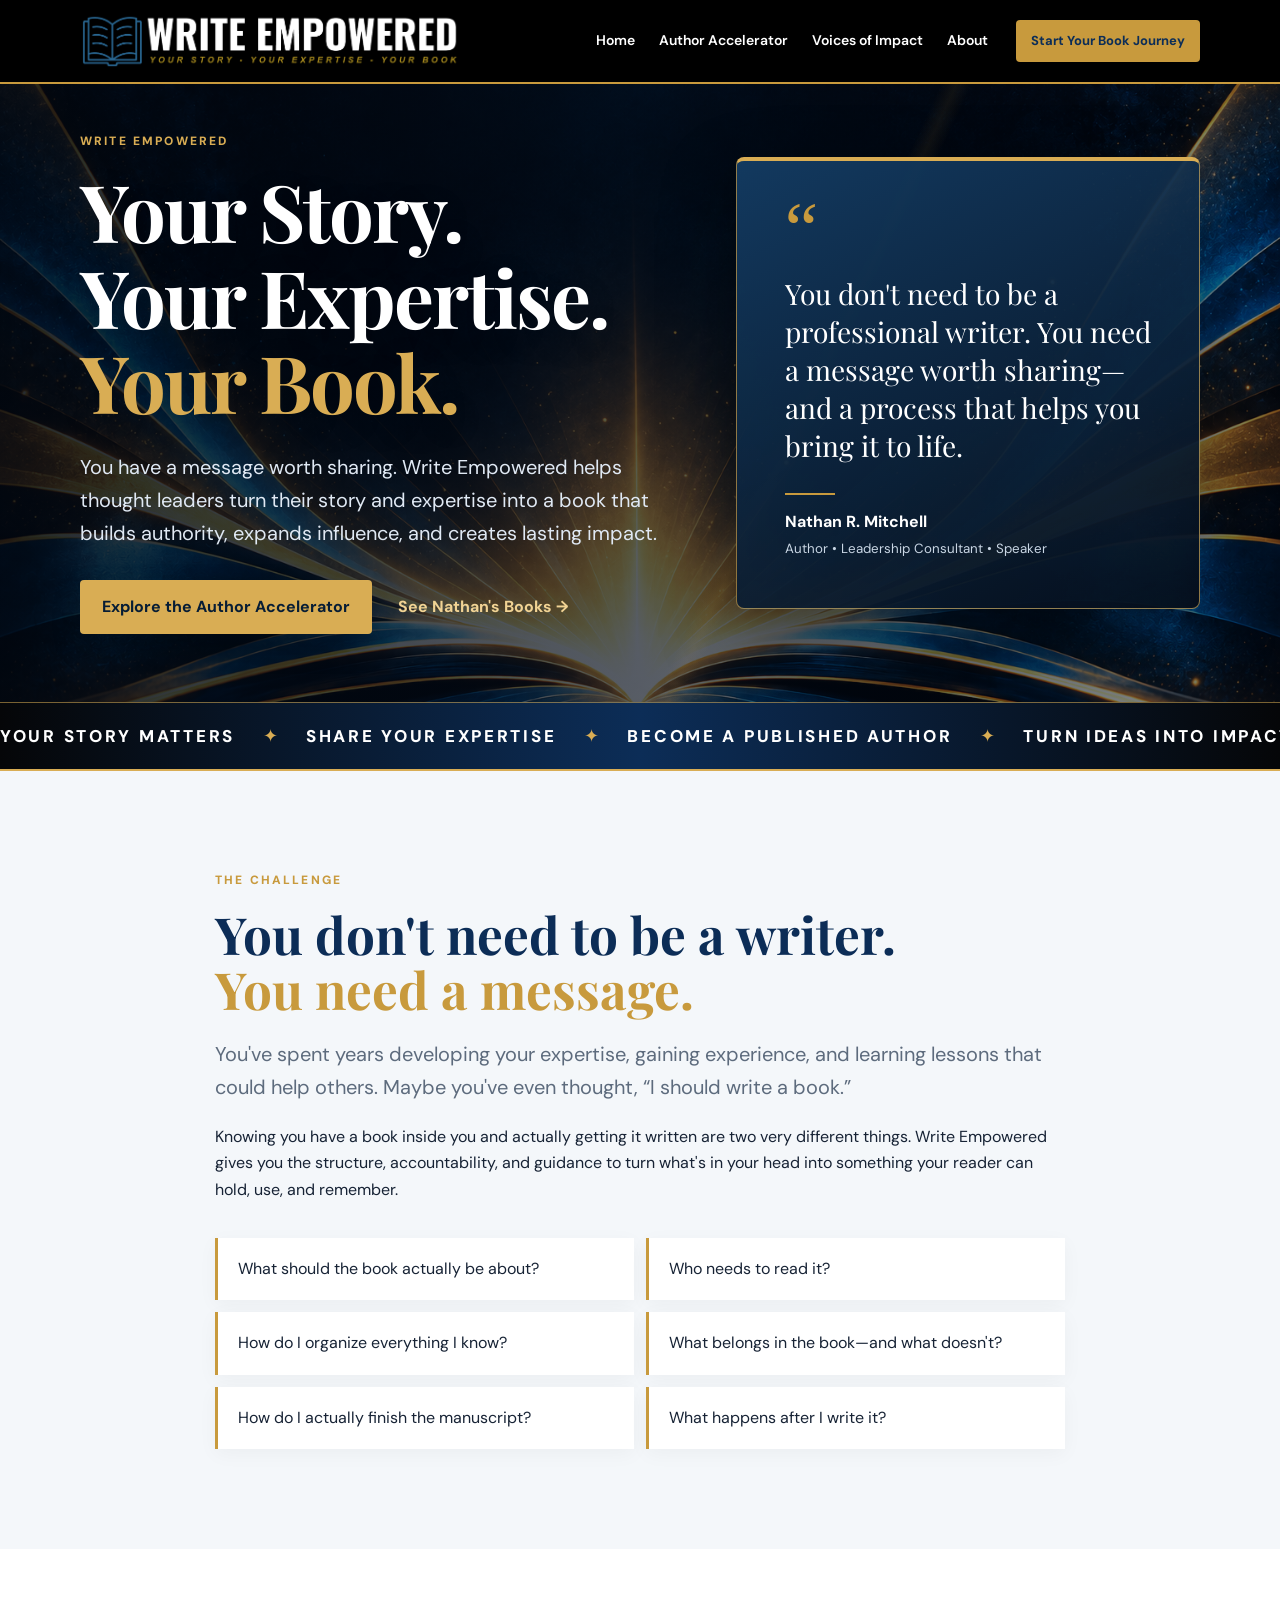
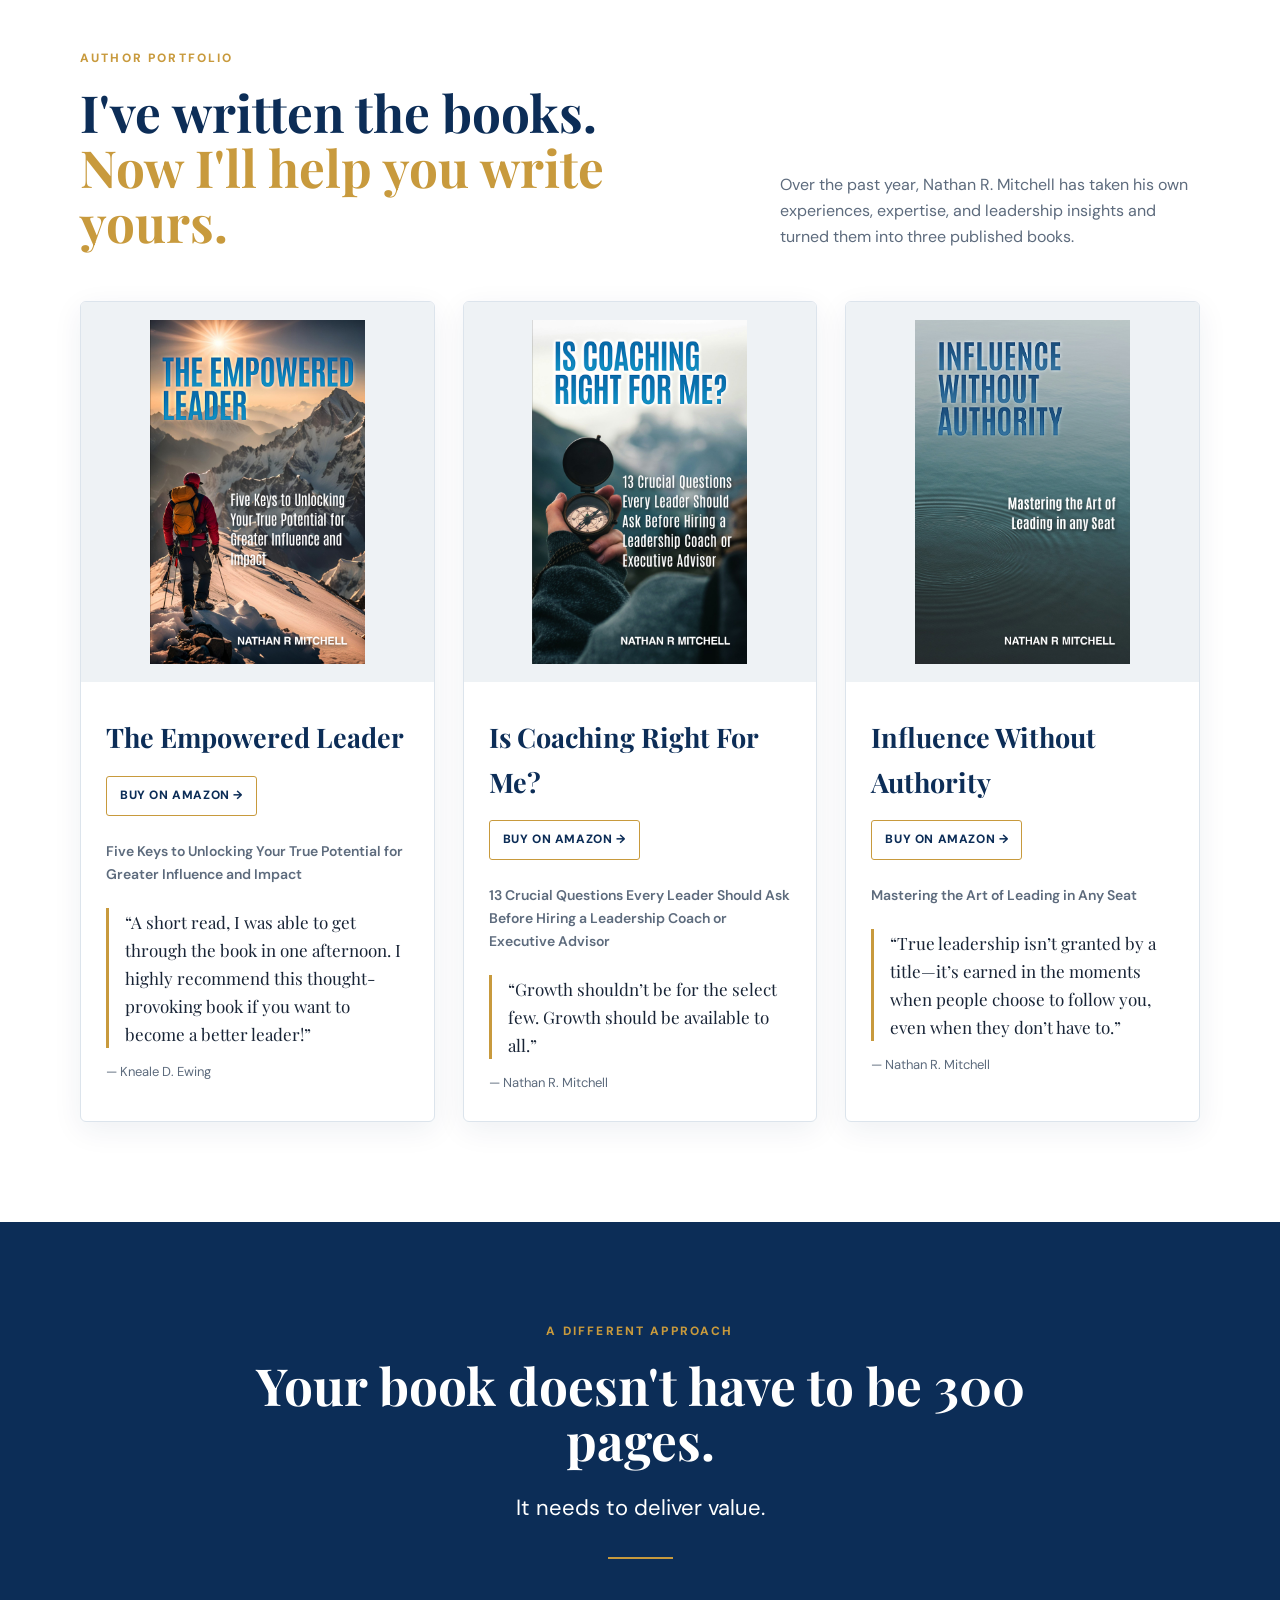
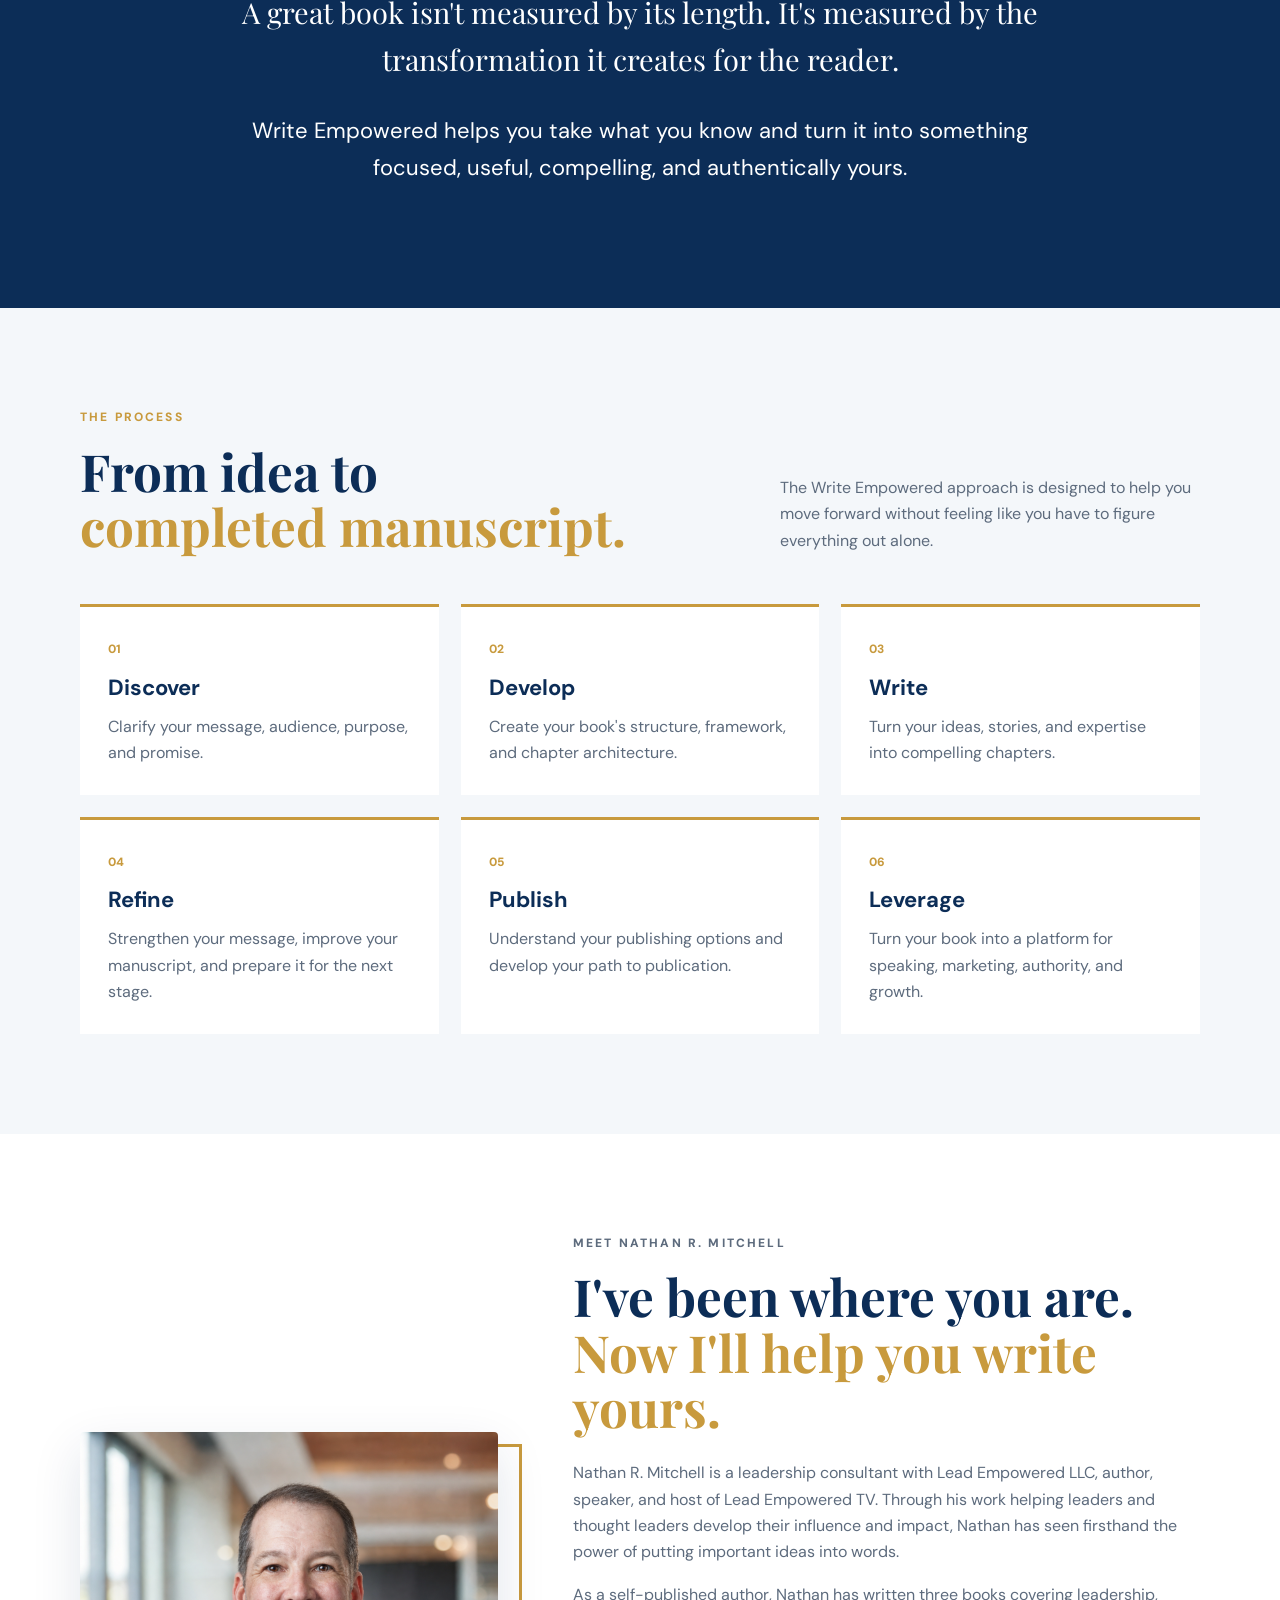
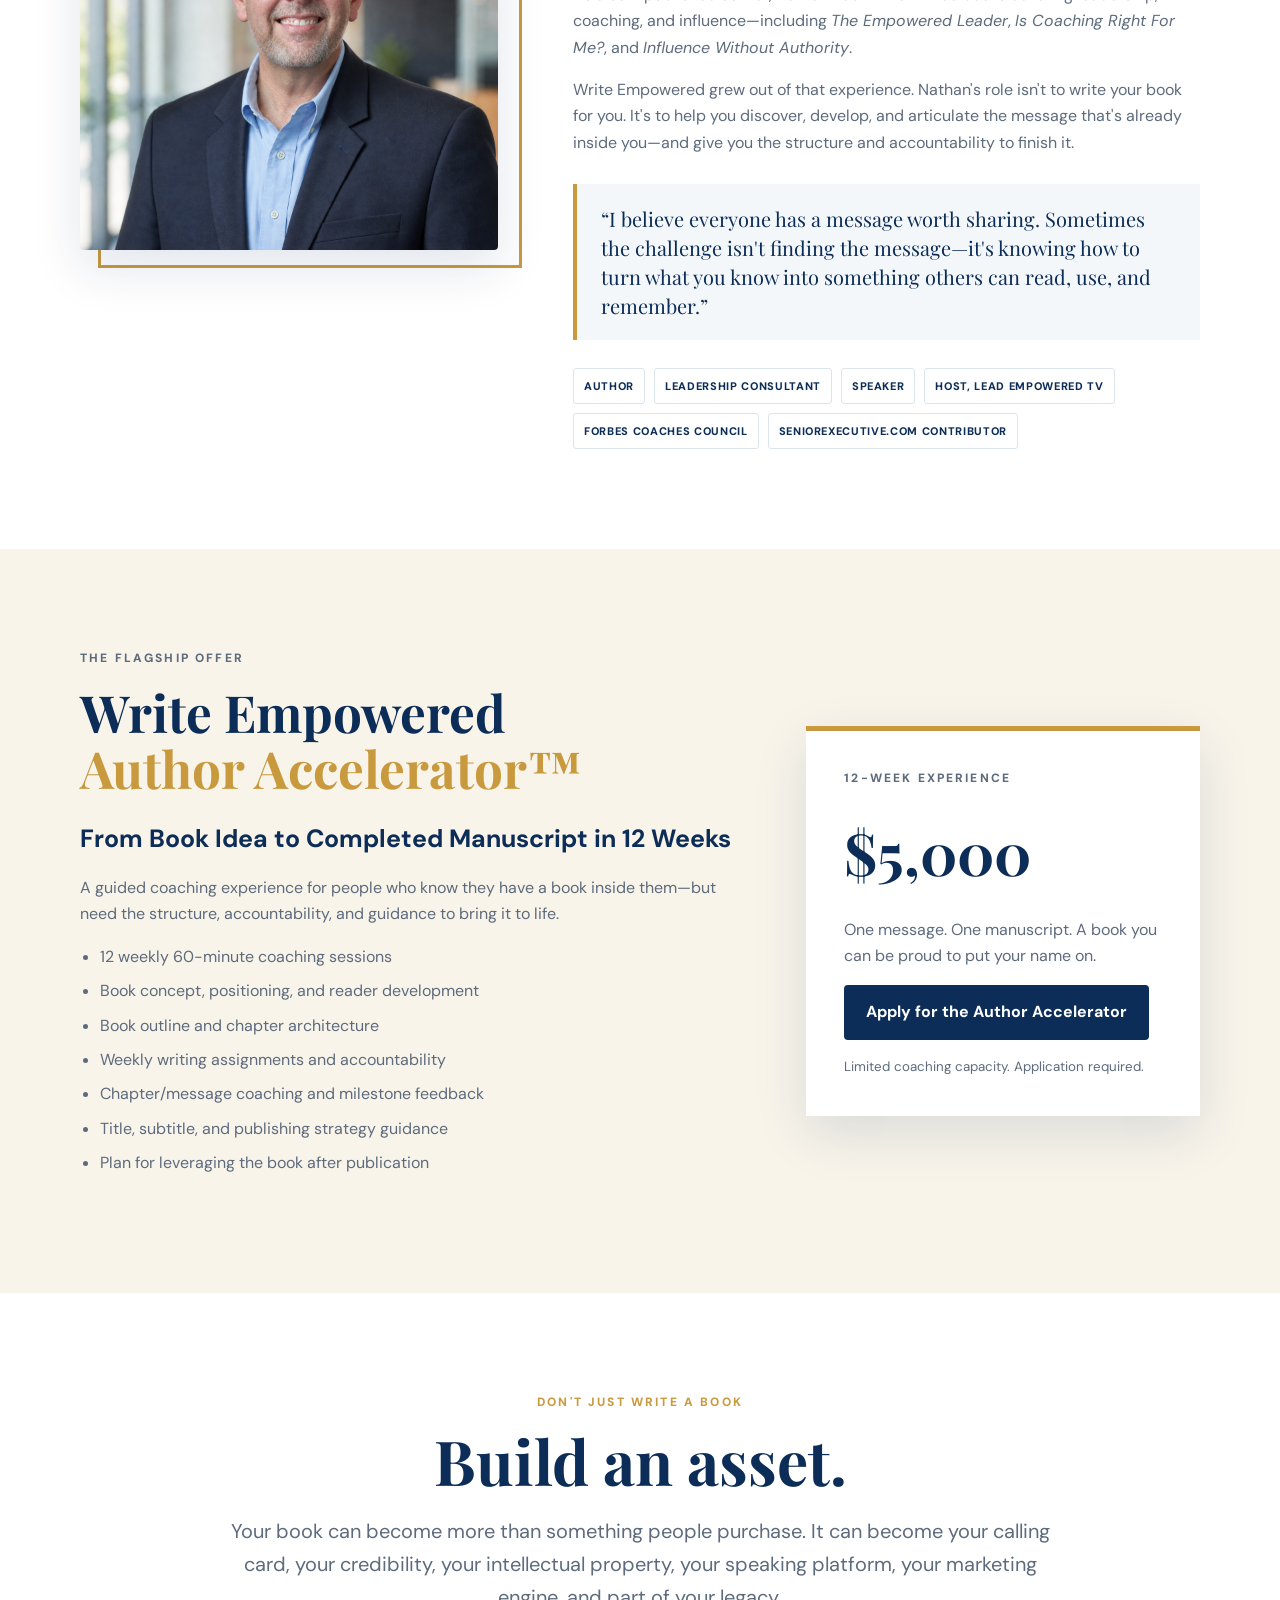
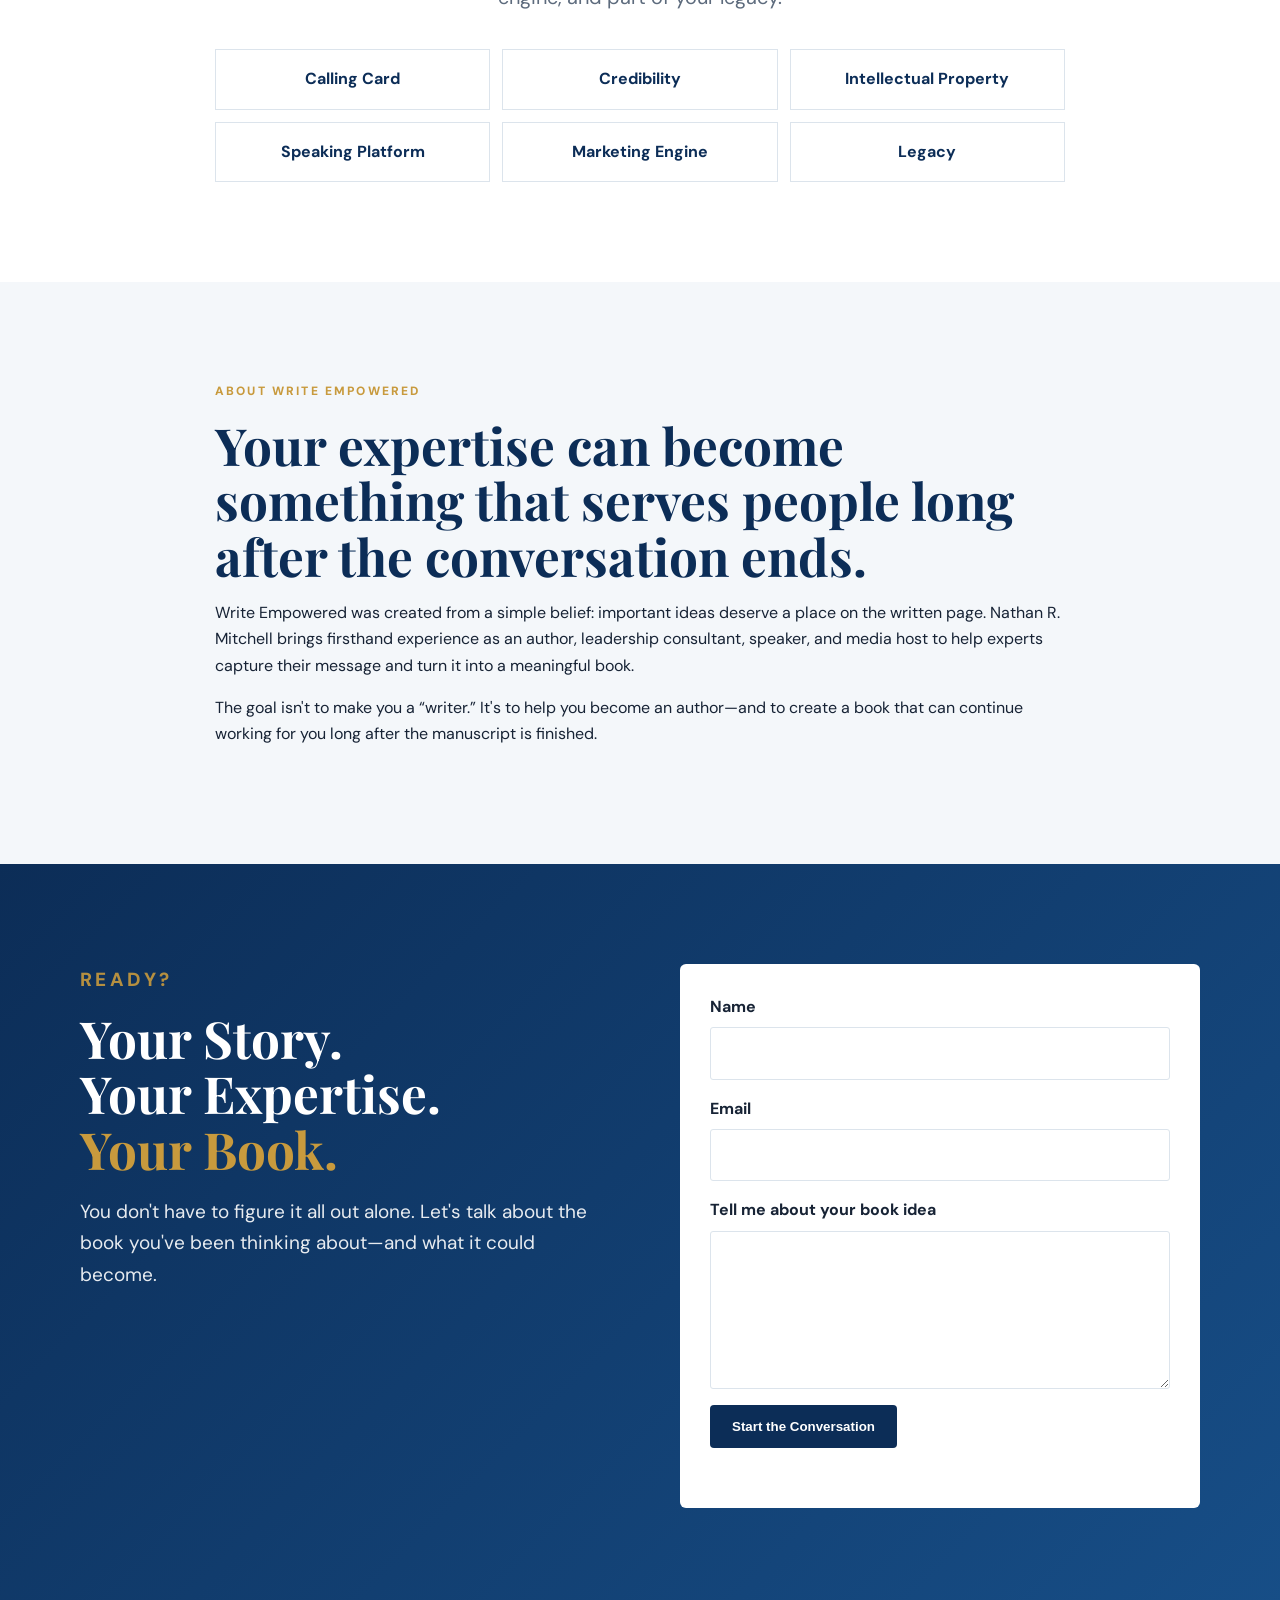
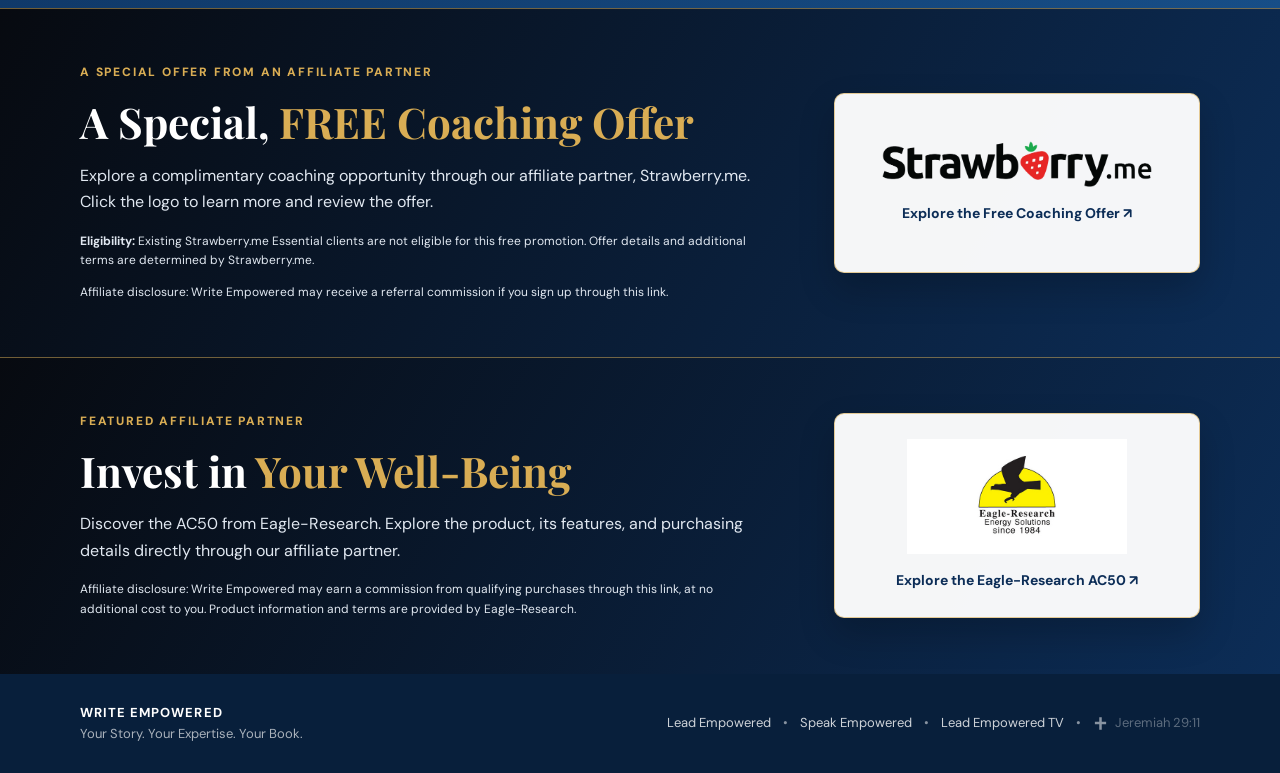
==== commit 8be7d1f9: "Add Eagle-Research AC50 affiliate partner feature" ====
--- a/index.html
+++ b/index.html
@@ -249,6 +249,21 @@
     </a>
   </div>
 </section>
+
+<section class="partner-offer eagle-offer" aria-labelledby="eagle-offer-title">
+  <div class="container partner-offer-inner">
+    <div class="partner-offer-copy">
+      <p class="eyebrow">FEATURED AFFILIATE PARTNER</p>
+      <h2 id="eagle-offer-title">Invest in <span>Your Well-Being</span></h2>
+      <p>Discover the AC50 from Eagle-Research. Explore the product, its features, and purchasing details directly through our affiliate partner.</p>
+      <p class="partner-offer-disclosure">Affiliate disclosure: Write Empowered may earn a commission from qualifying purchases through this link, at no additional cost to you. Product information and terms are provided by Eagle-Research.</p>
+    </div>
+    <a class="partner-offer-logo eagle-offer-logo" href="https://eagle-research.com/product/ac50/?ref_affiliate_ndhddhdkjeiuxhj=34443" target="_blank" rel="noopener noreferrer sponsored" aria-label="Explore Eagle-Research AC50 (opens in a new tab)">
+      <img src="assets/Lead_Empowered_LLC-Eagle-Research_Logo.jpg" alt="Eagle-Research AC50 affiliate partner" loading="lazy">
+      <span>Explore the Eagle-Research AC50 <span aria-hidden="true">↗</span></span>
+    </a>
+  </div>
+</section>
 </main>
 
 <footer>
--- a/styles.css
+++ b/styles.css
@@ -82,3 +82,18 @@
 .story-ticker-star{color:#d9ad54;font-size:18px;line-height:1}
 @keyframes story-ticker-scroll{to{transform:translateX(-50%)}}
 @media(prefers-reduced-motion:reduce){.story-ticker-track{animation:none}.story-ticker{overflow-x:auto}}
+
+/* Strawberry.me affiliate partner feature */
+.partner-offer{background:linear-gradient(120deg,#070a10 0%,#0c2d57 100%);color:#f4f6fa;padding:54px 0;border-top:1px solid rgba(217,173,84,.5)}
+.partner-offer-inner{display:grid;grid-template-columns:minmax(0,1.45fr) minmax(240px,.75fr);gap:46px;align-items:center}
+.partner-offer .eyebrow{color:#d9ad54;letter-spacing:.15em}
+.partner-offer h2{color:#fff;font-size:clamp(28px,3.3vw,43px);margin:12px 0 18px}
+.partner-offer h2 span{color:#d9ad54}
+.partner-offer-copy>p:not(.eyebrow){max-width:670px;line-height:1.65;color:#e1e8f1}
+.partner-offer .partner-offer-disclaimer,.partner-offer .partner-offer-disclosure{font-size:12px;color:#c7d0dc;margin:12px 0 0}
+.partner-offer-logo{display:flex;flex-direction:column;align-items:center;justify-content:center;gap:15px;min-height:180px;padding:25px;border:1px solid rgba(217,173,84,.6);border-radius:10px;background:rgba(255,255,255,.96);text-align:center;text-decoration:none;box-shadow:0 16px 36px rgba(0,0,0,.2);transition:transform .2s ease,box-shadow .2s ease}
+.partner-offer-logo:hover,.partner-offer-logo:focus-visible{transform:translateY(-3px);box-shadow:0 20px 44px rgba(0,0,0,.32)}
+.partner-offer-logo img{display:block;max-width:100%;width:270px;height:auto;max-height:115px;object-fit:contain}
+.partner-offer-logo>span{color:#0c2d57;font-size:14px;font-weight:700}
+@media(max-width:760px){.partner-offer{padding:40px 0}.partner-offer-inner{grid-template-columns:1fr;gap:24px}.partner-offer-logo{min-height:155px}}
+@media(prefers-reduced-motion:reduce){.partner-offer-logo{transition:none}}
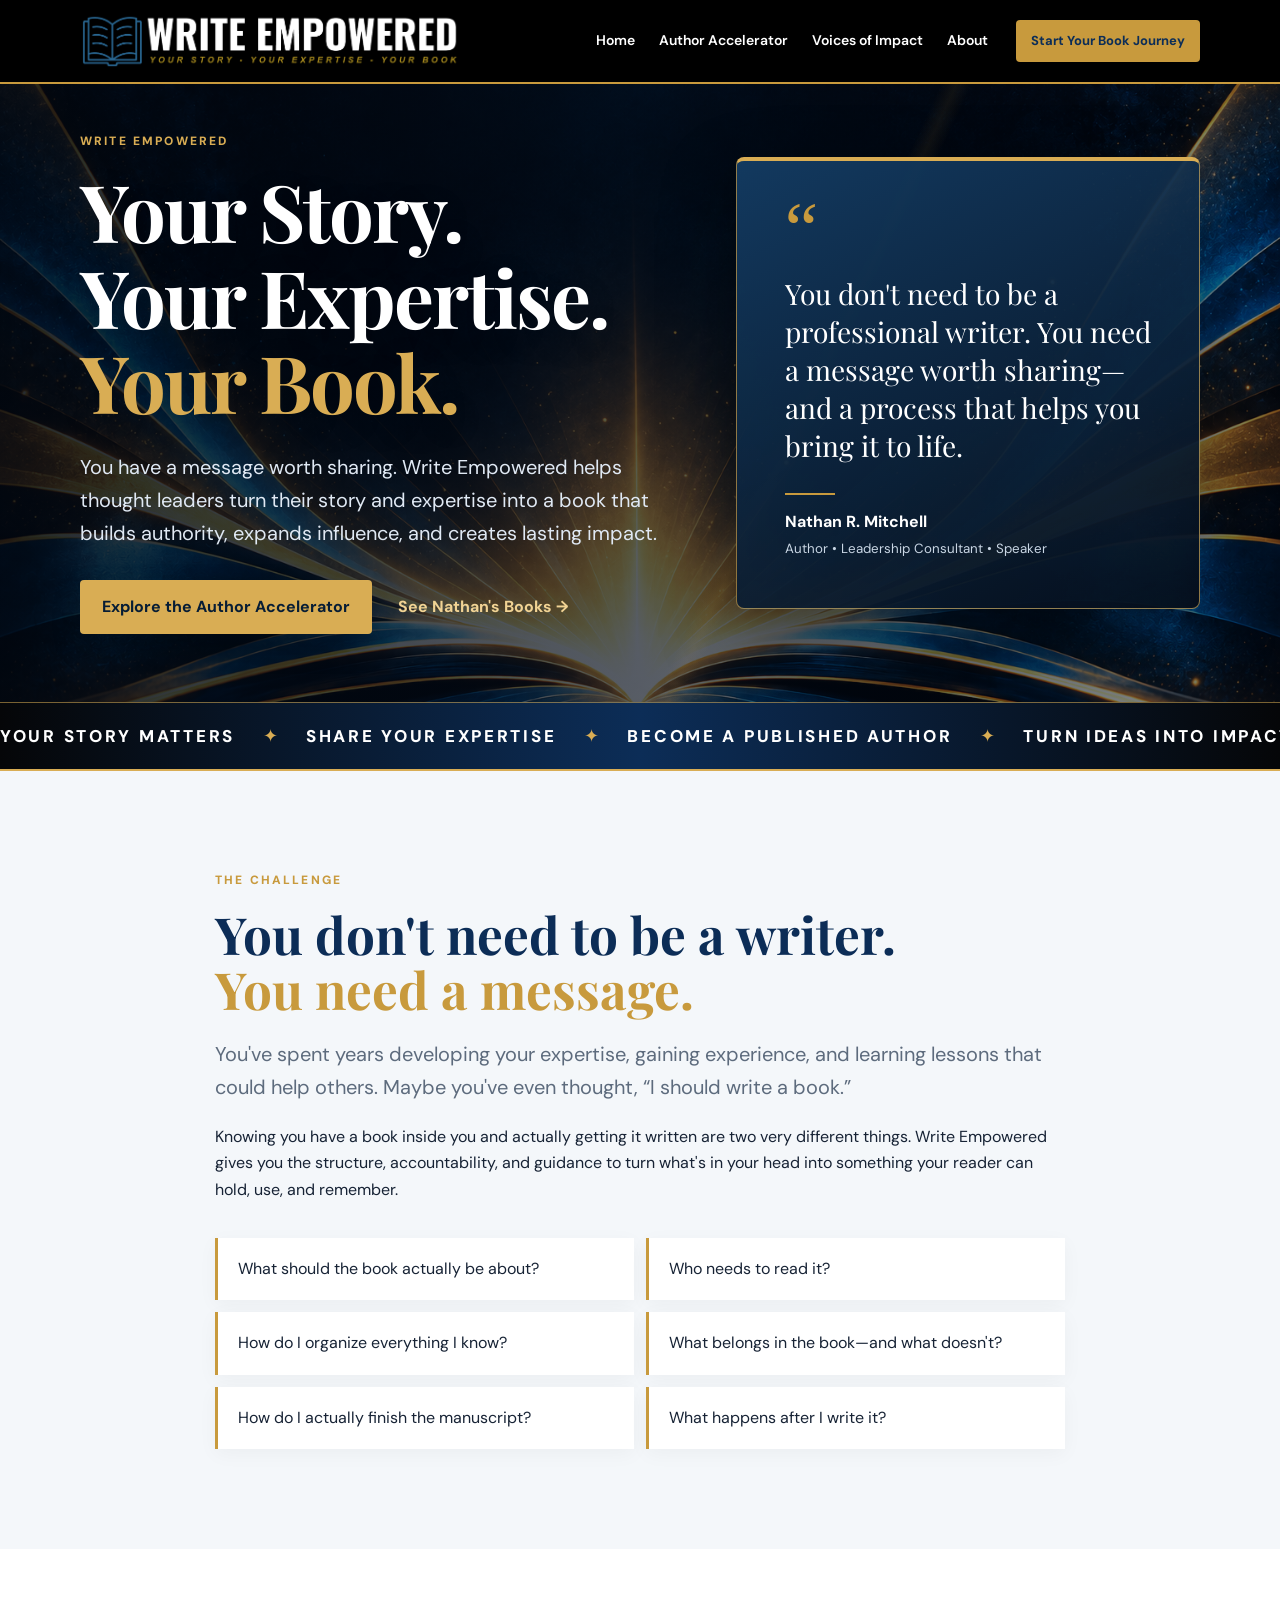
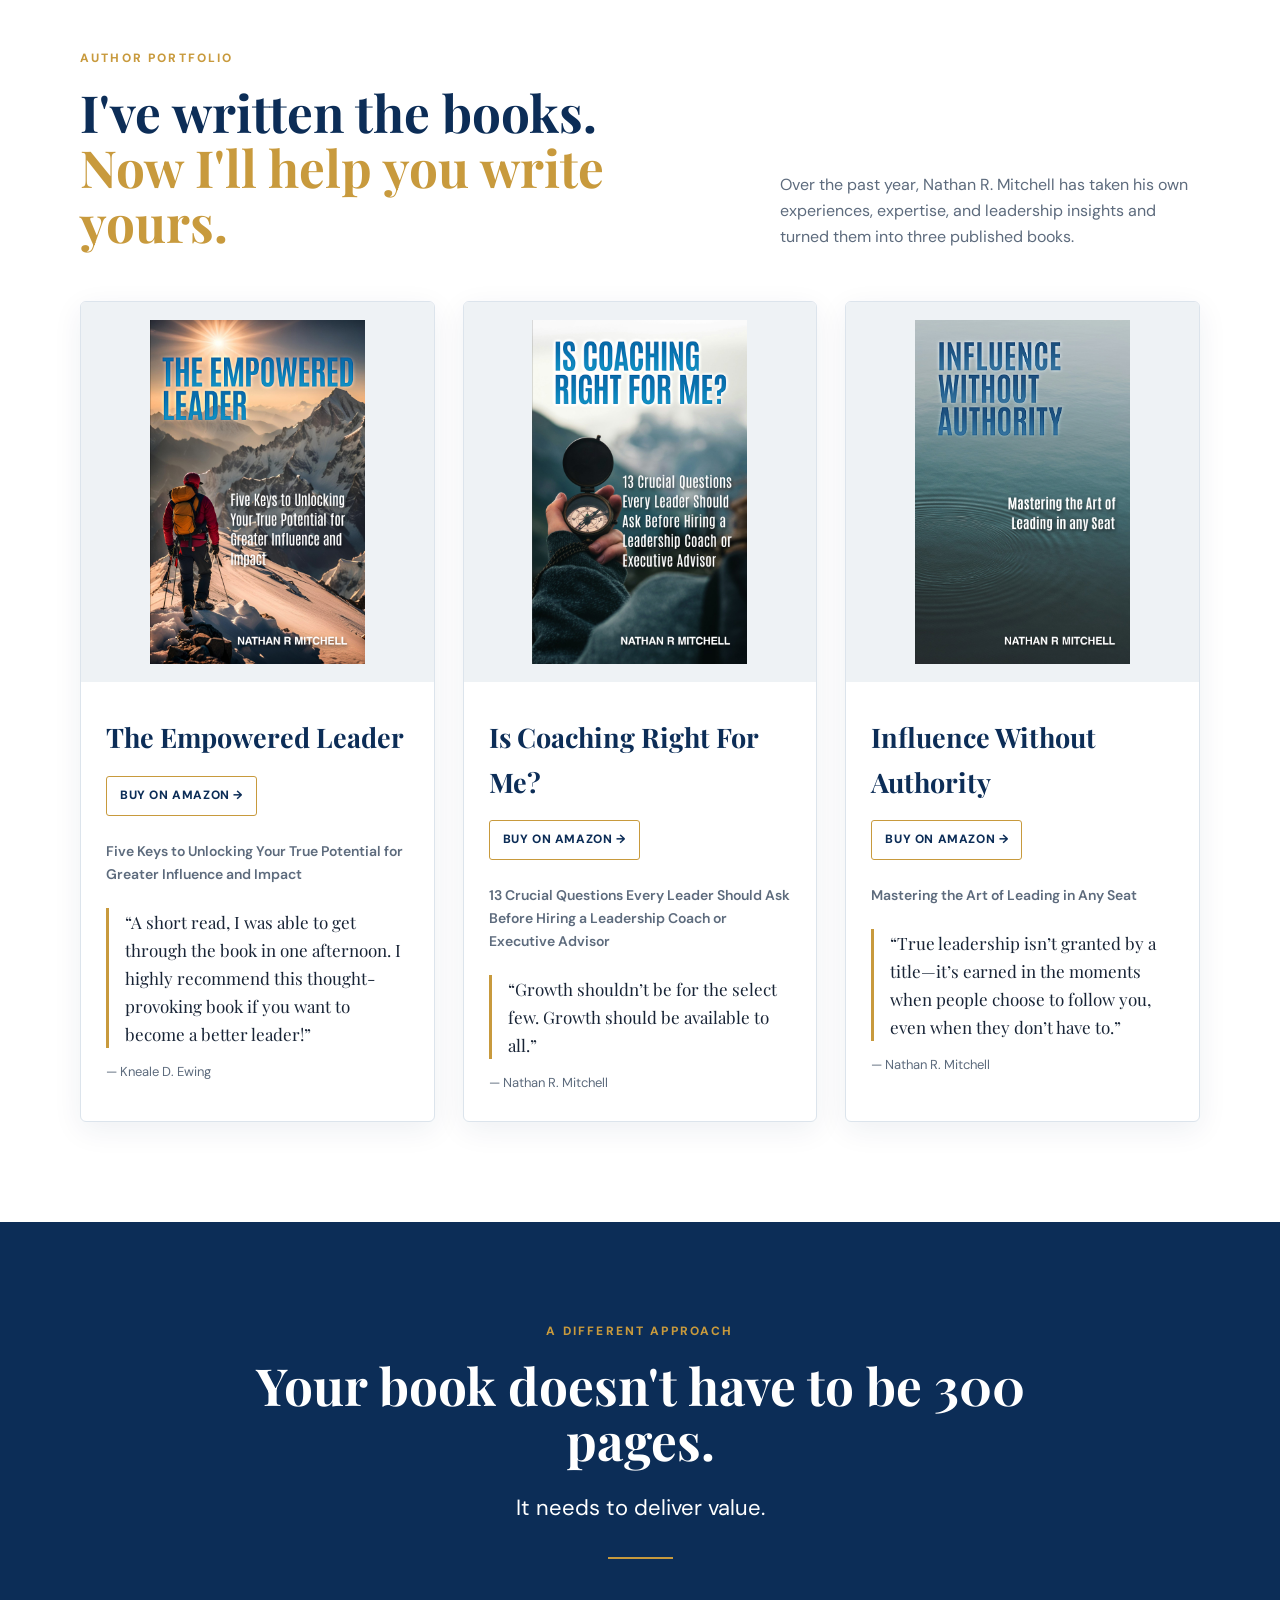
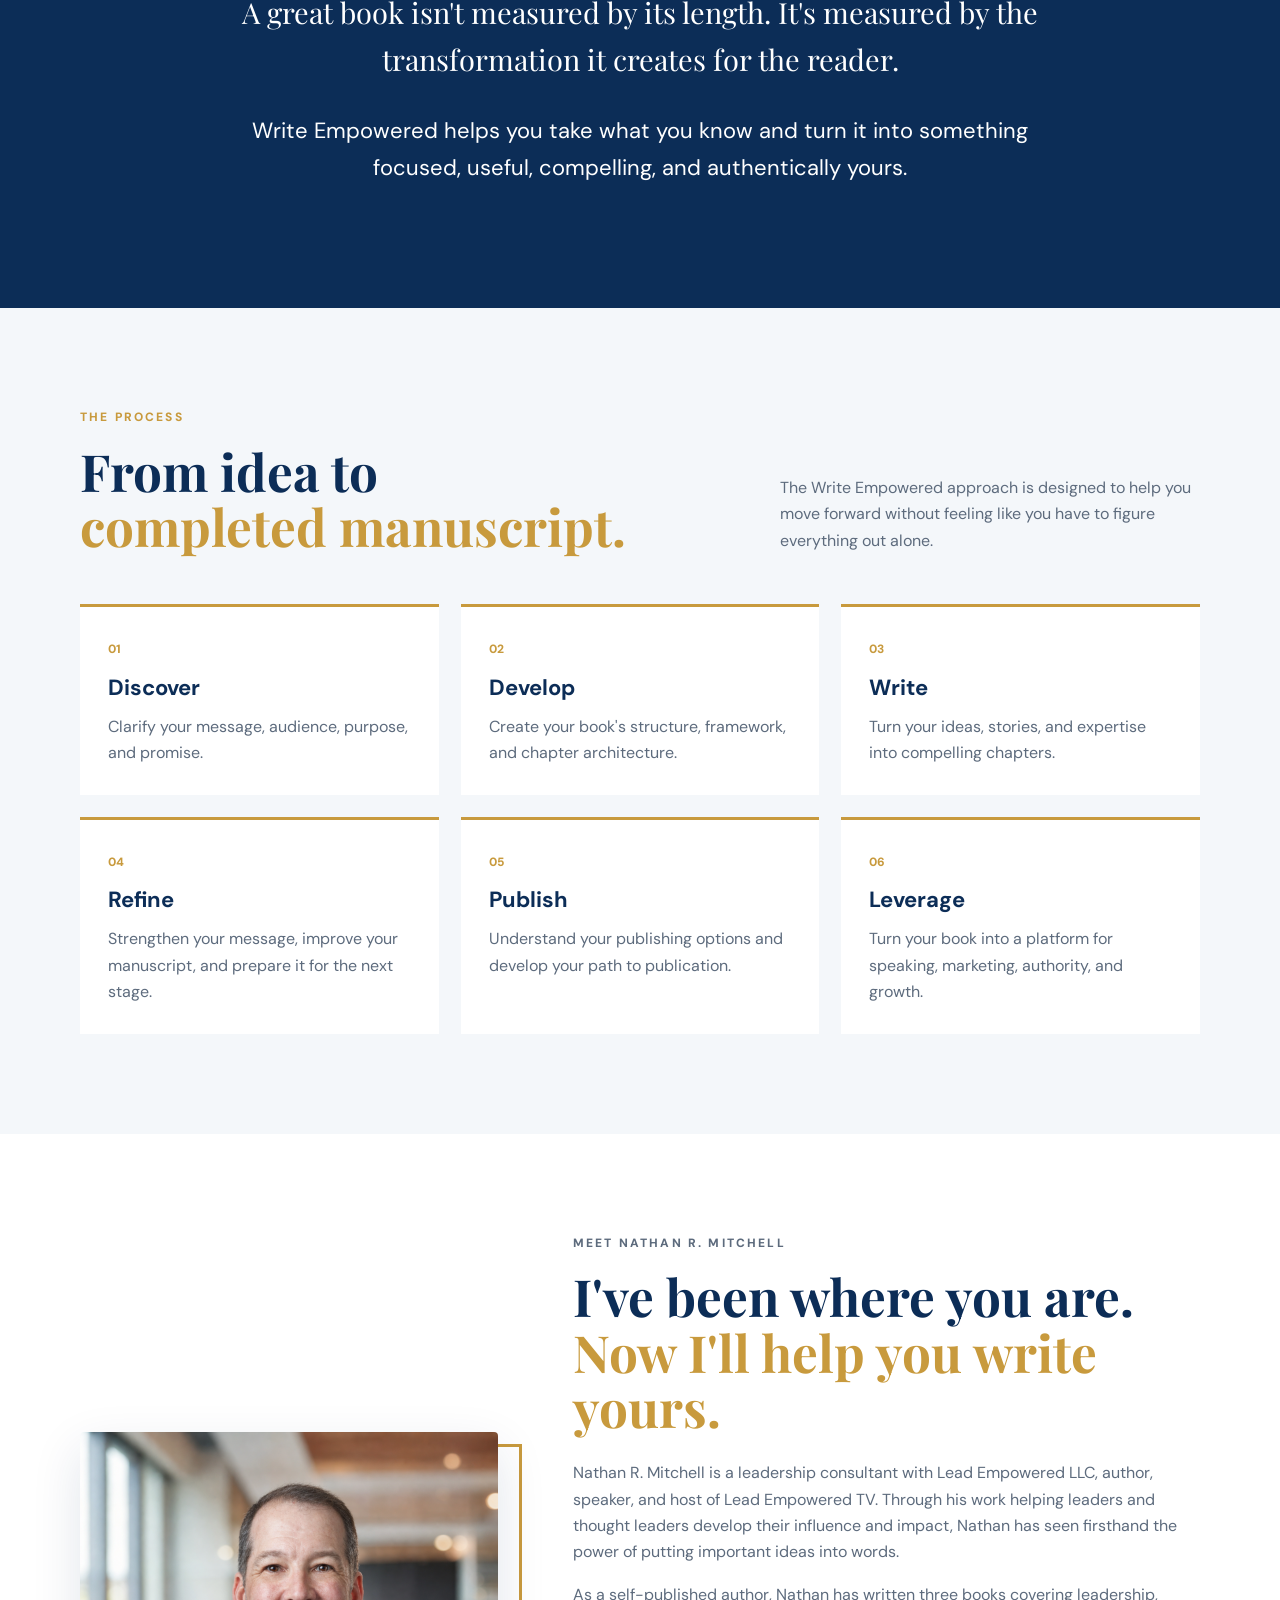
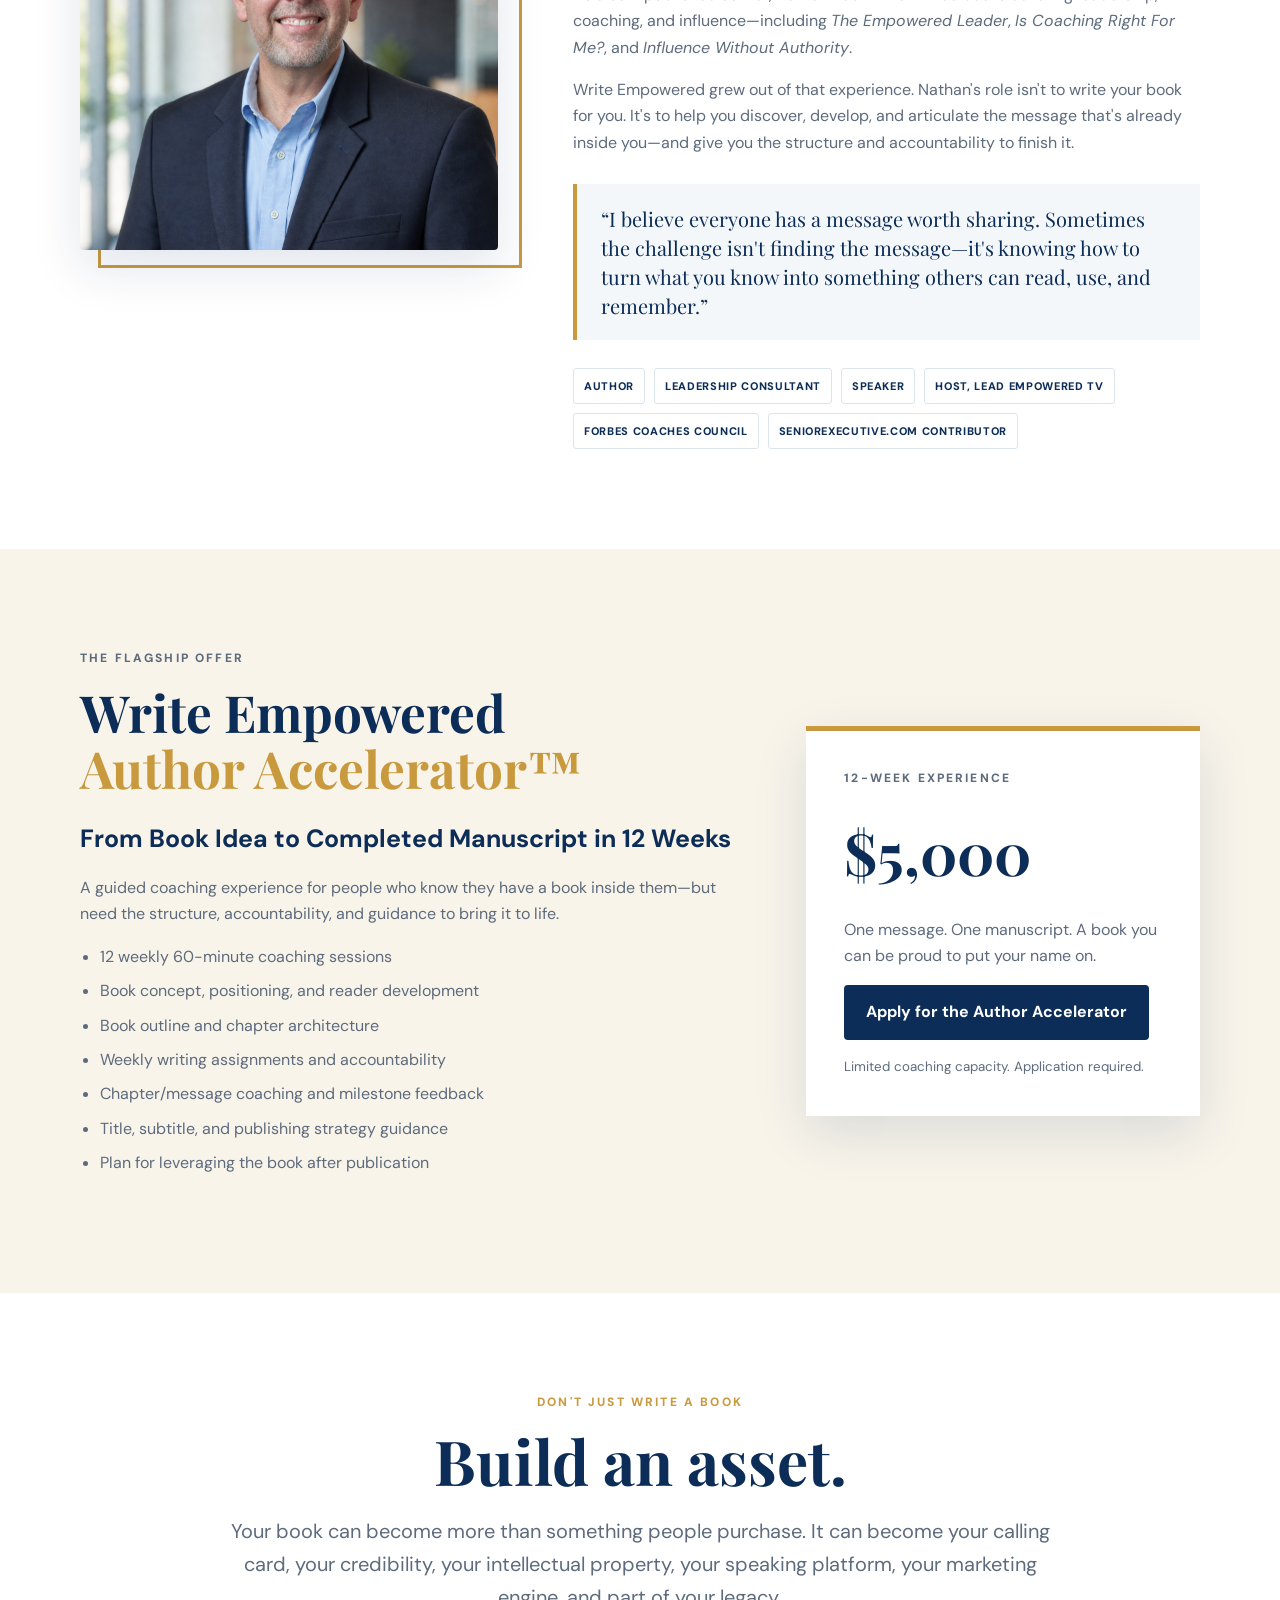
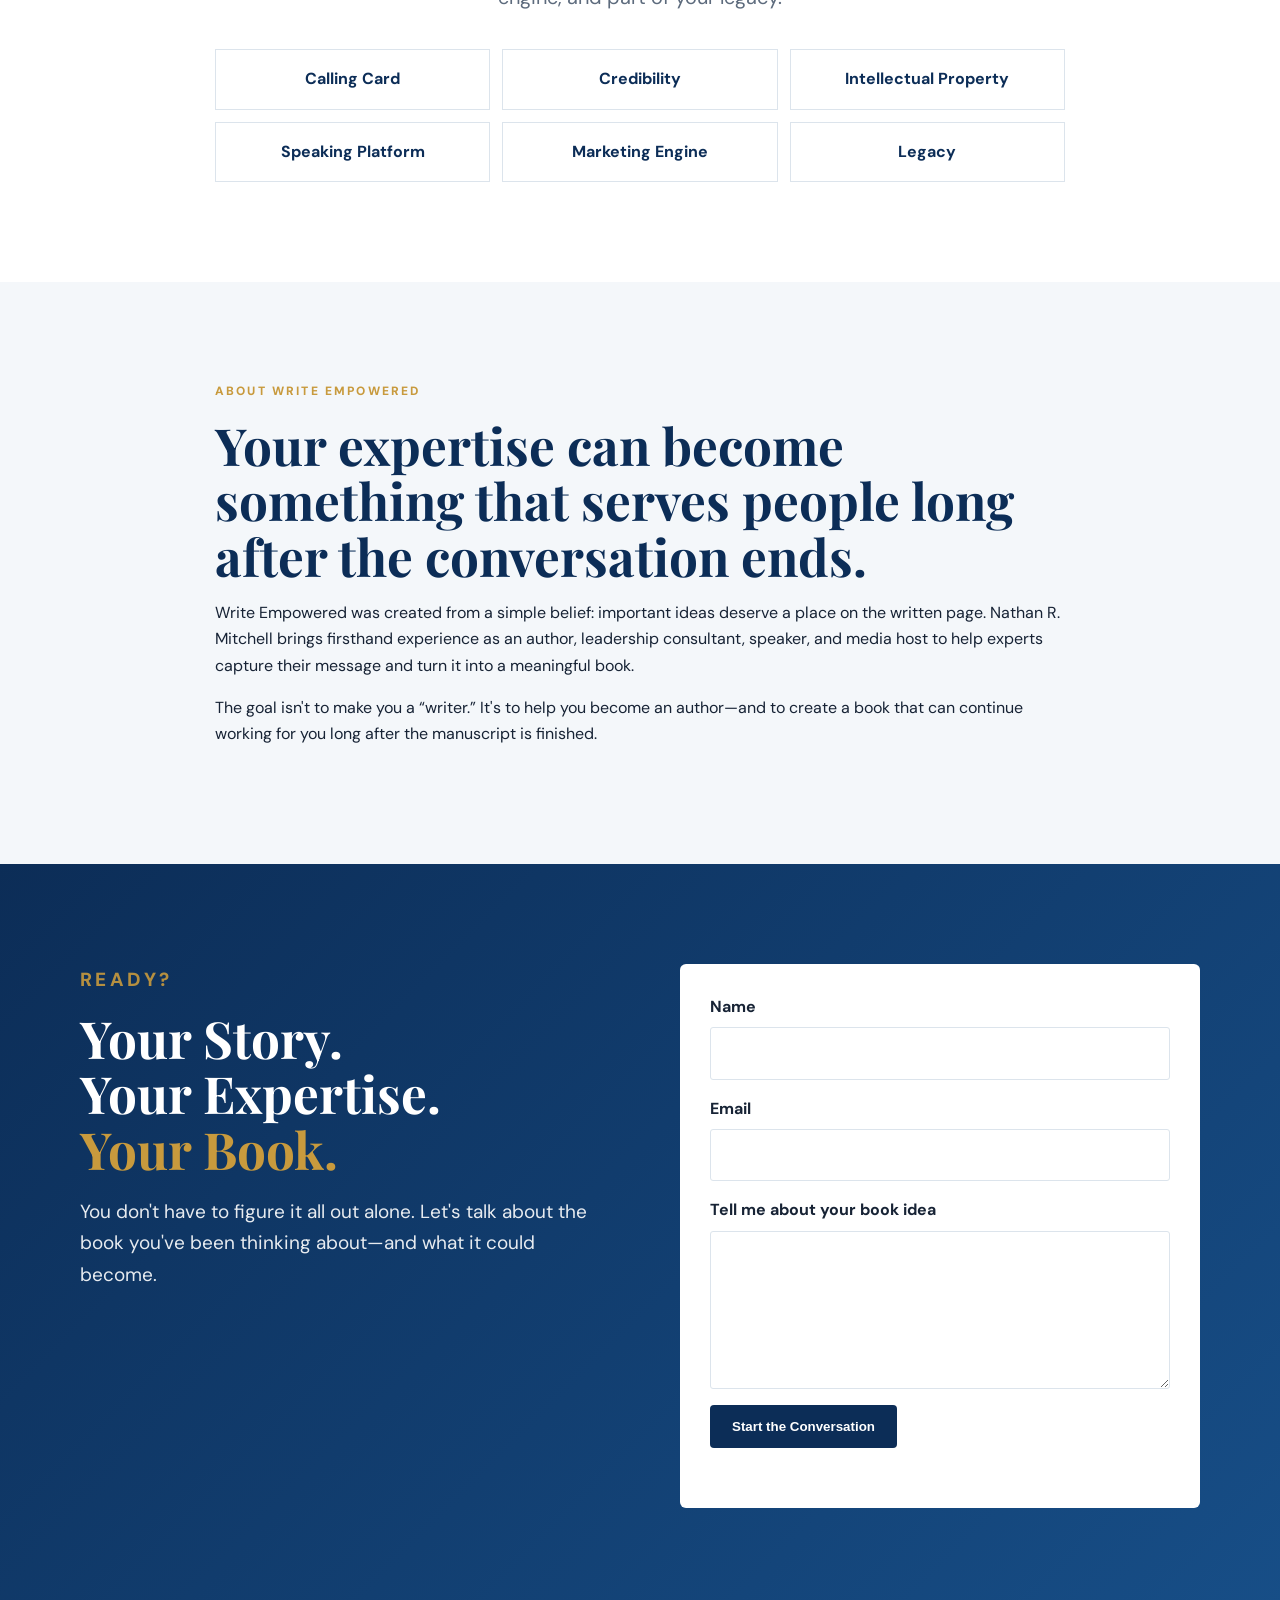
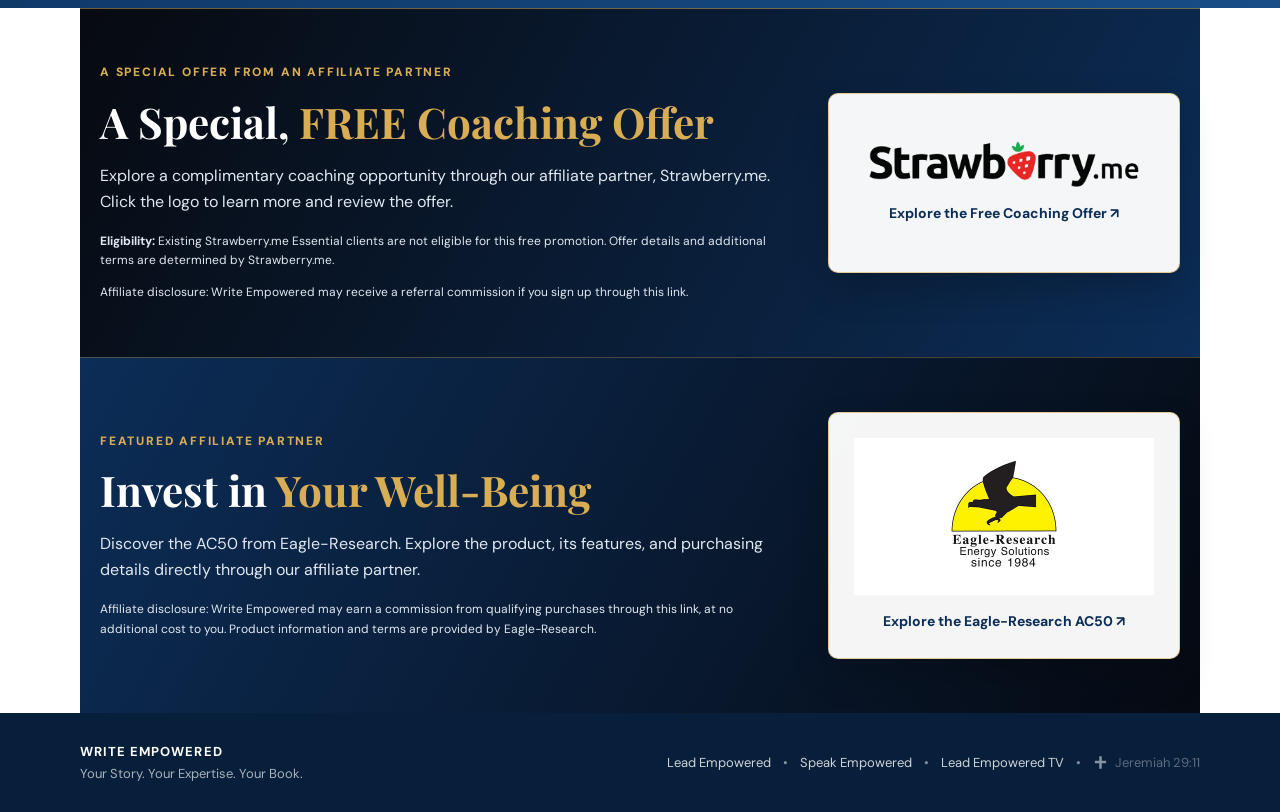
==== commit 4da84e52: "Arrange affiliate partner offers side by side" ====
--- a/index.html
+++ b/index.html
@@ -234,6 +234,7 @@
   </div>
 </section>
 
+<div class="affiliate-partners-grid container" aria-label="Affiliate partner offers">
 <section class="partner-offer" aria-labelledby="partner-offer-title">
   <div class="container partner-offer-inner">
     <div class="partner-offer-copy">
@@ -264,6 +265,7 @@
     </a>
   </div>
 </section>
+</div>
 </main>
 
 <footer>
--- a/styles.css
+++ b/styles.css
@@ -97,3 +97,8 @@
 .partner-offer-logo>span{color:#0c2d57;font-size:14px;font-weight:700}
 @media(max-width:760px){.partner-offer{padding:40px 0}.partner-offer-inner{grid-template-columns:1fr;gap:24px}.partner-offer-logo{min-height:155px}}
 @media(prefers-reduced-motion:reduce){.partner-offer-logo{transition:none}}
+
+/* Eagle-Research affiliate partner feature */
+.eagle-offer{background:linear-gradient(120deg,#0c2d57 0%,#060a12 100%);border-top:1px solid rgba(217,173,84,.32)}
+.eagle-offer-logo img{width:100%;max-width:330px;max-height:190px;object-fit:contain}
+.eagle-offer-logo{min-height:210px}
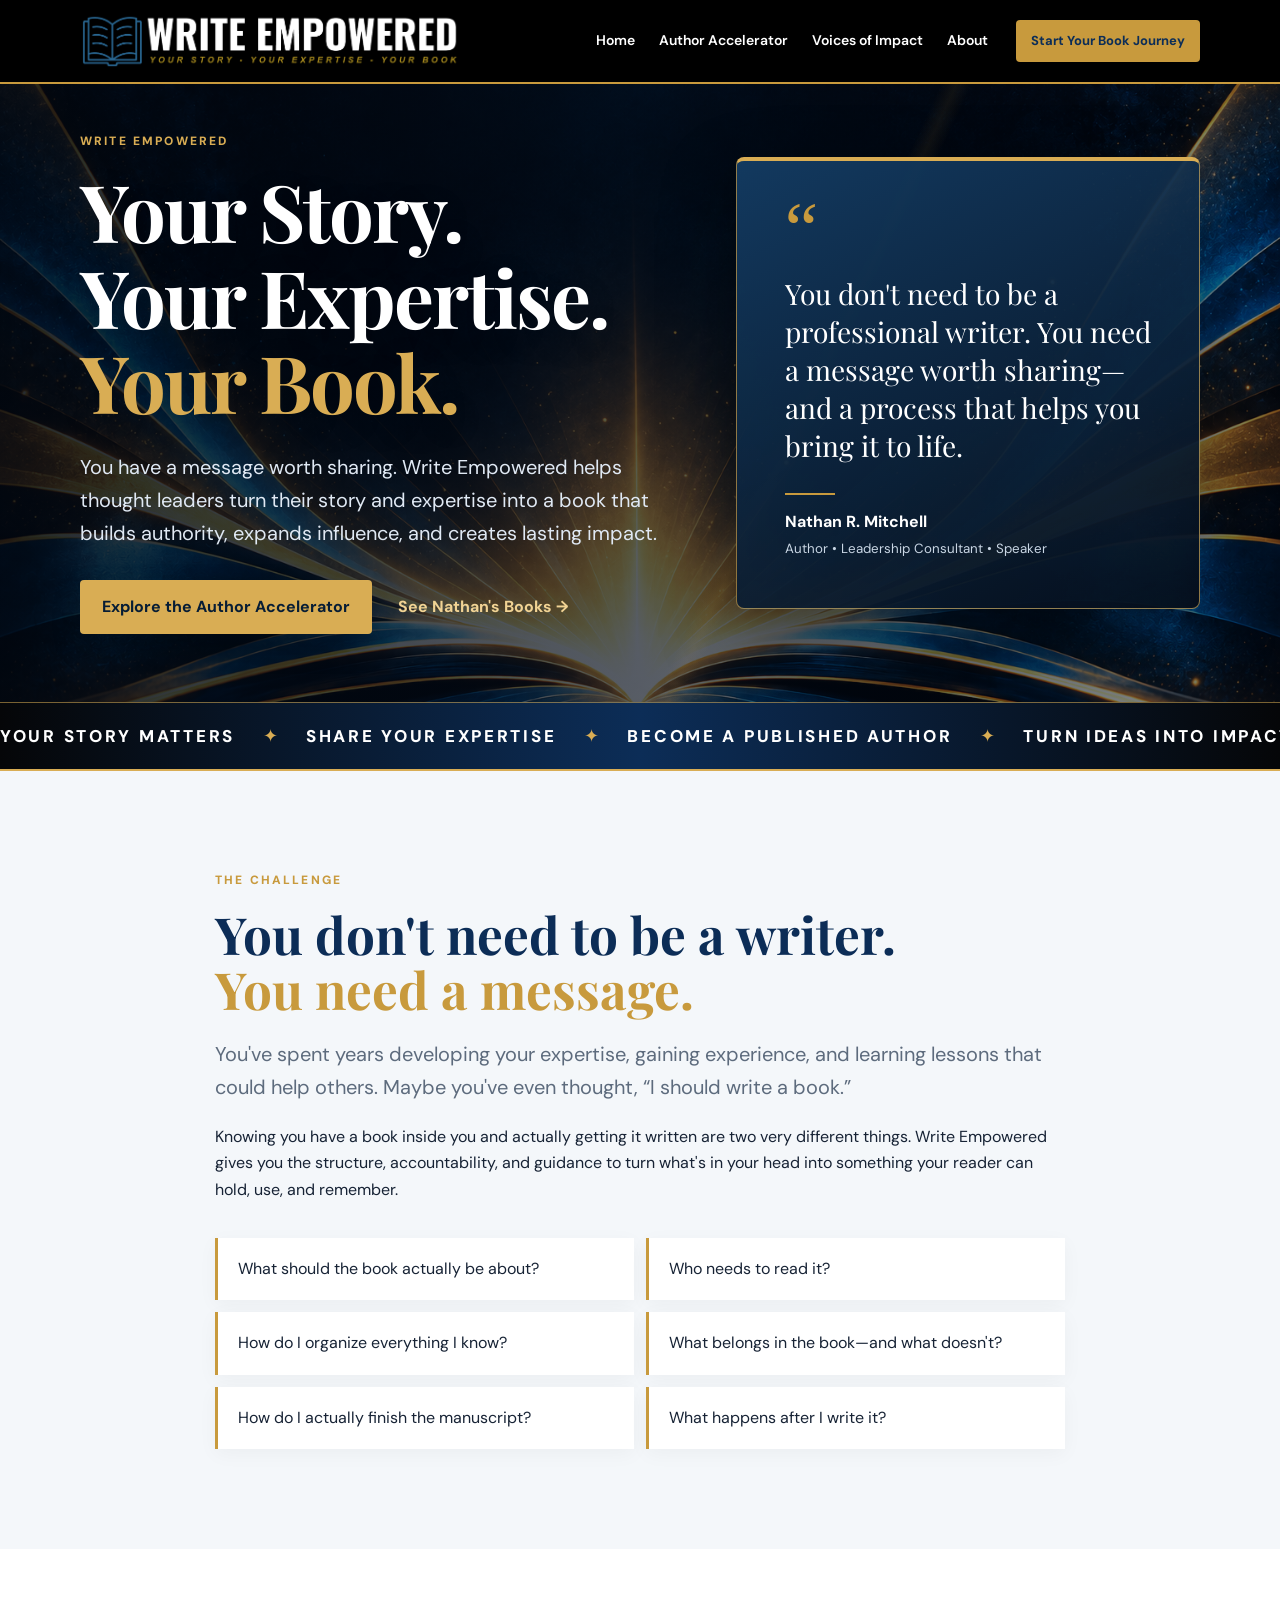
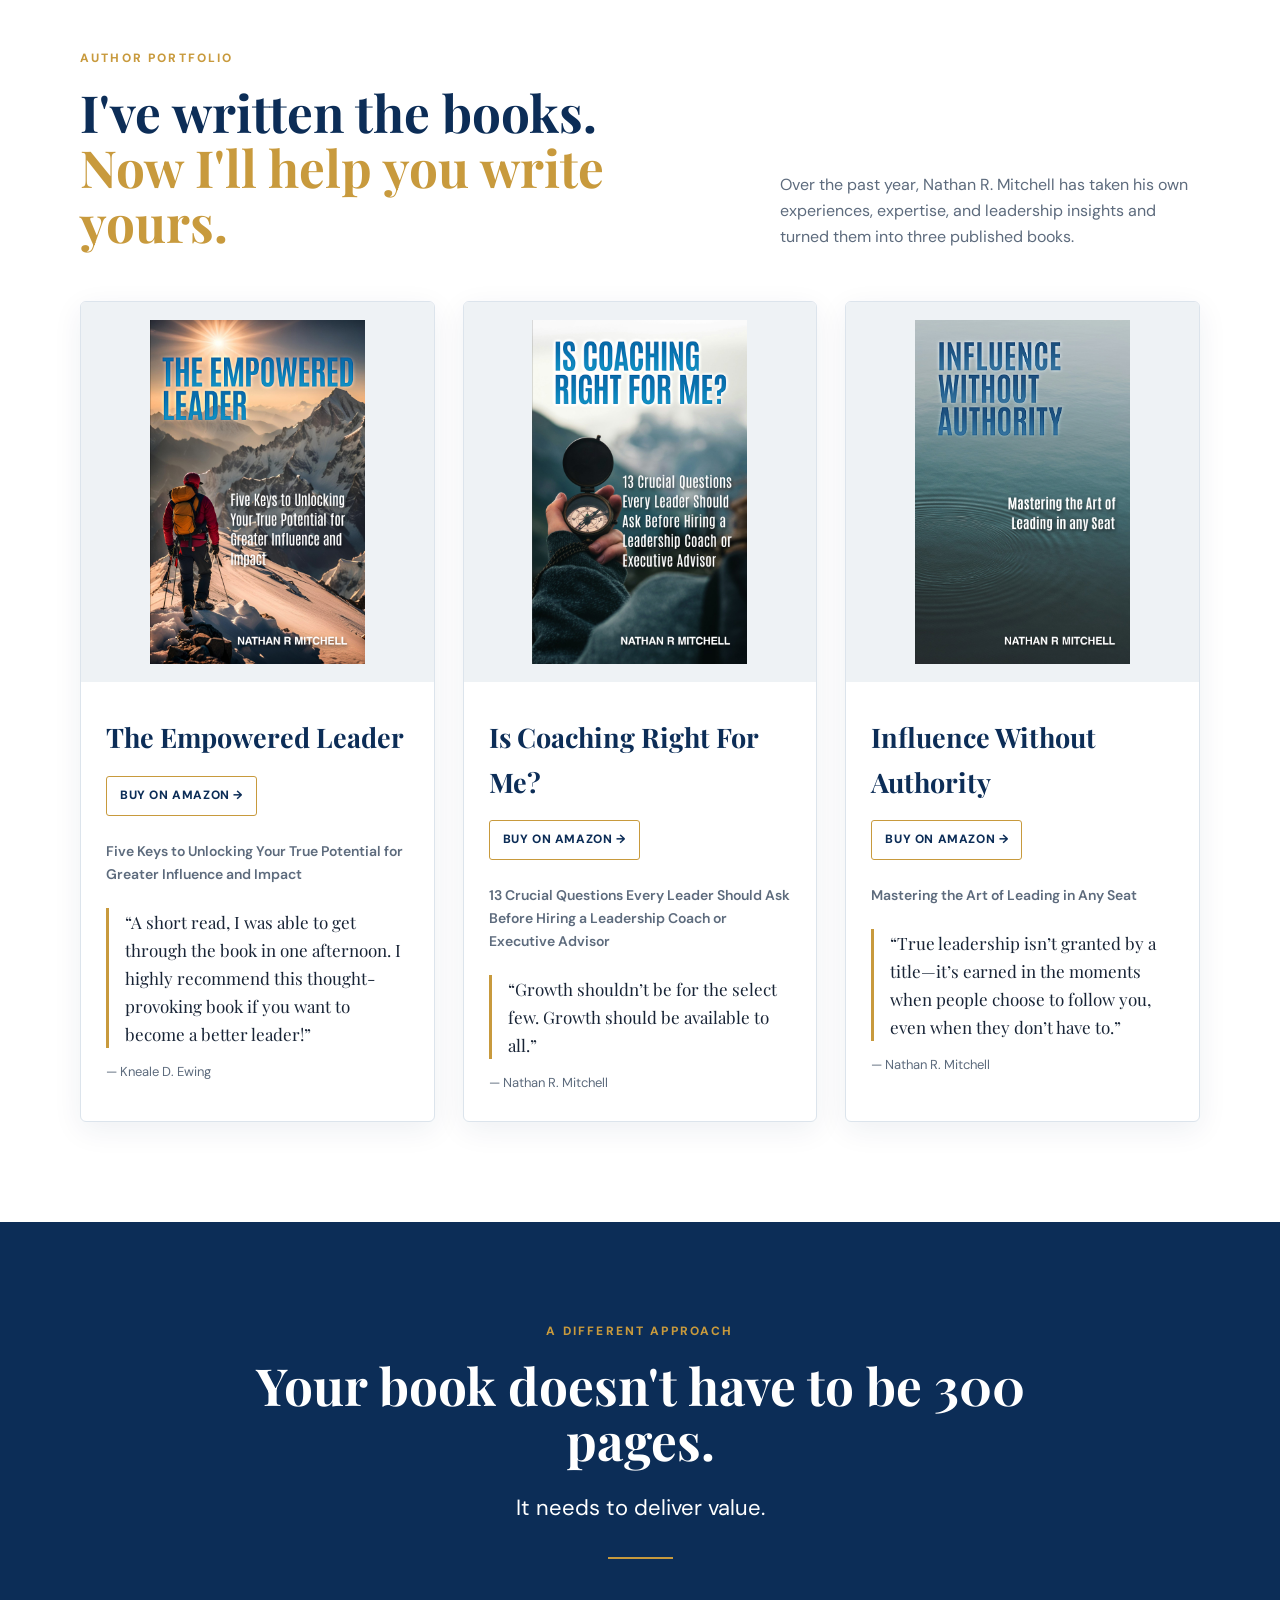
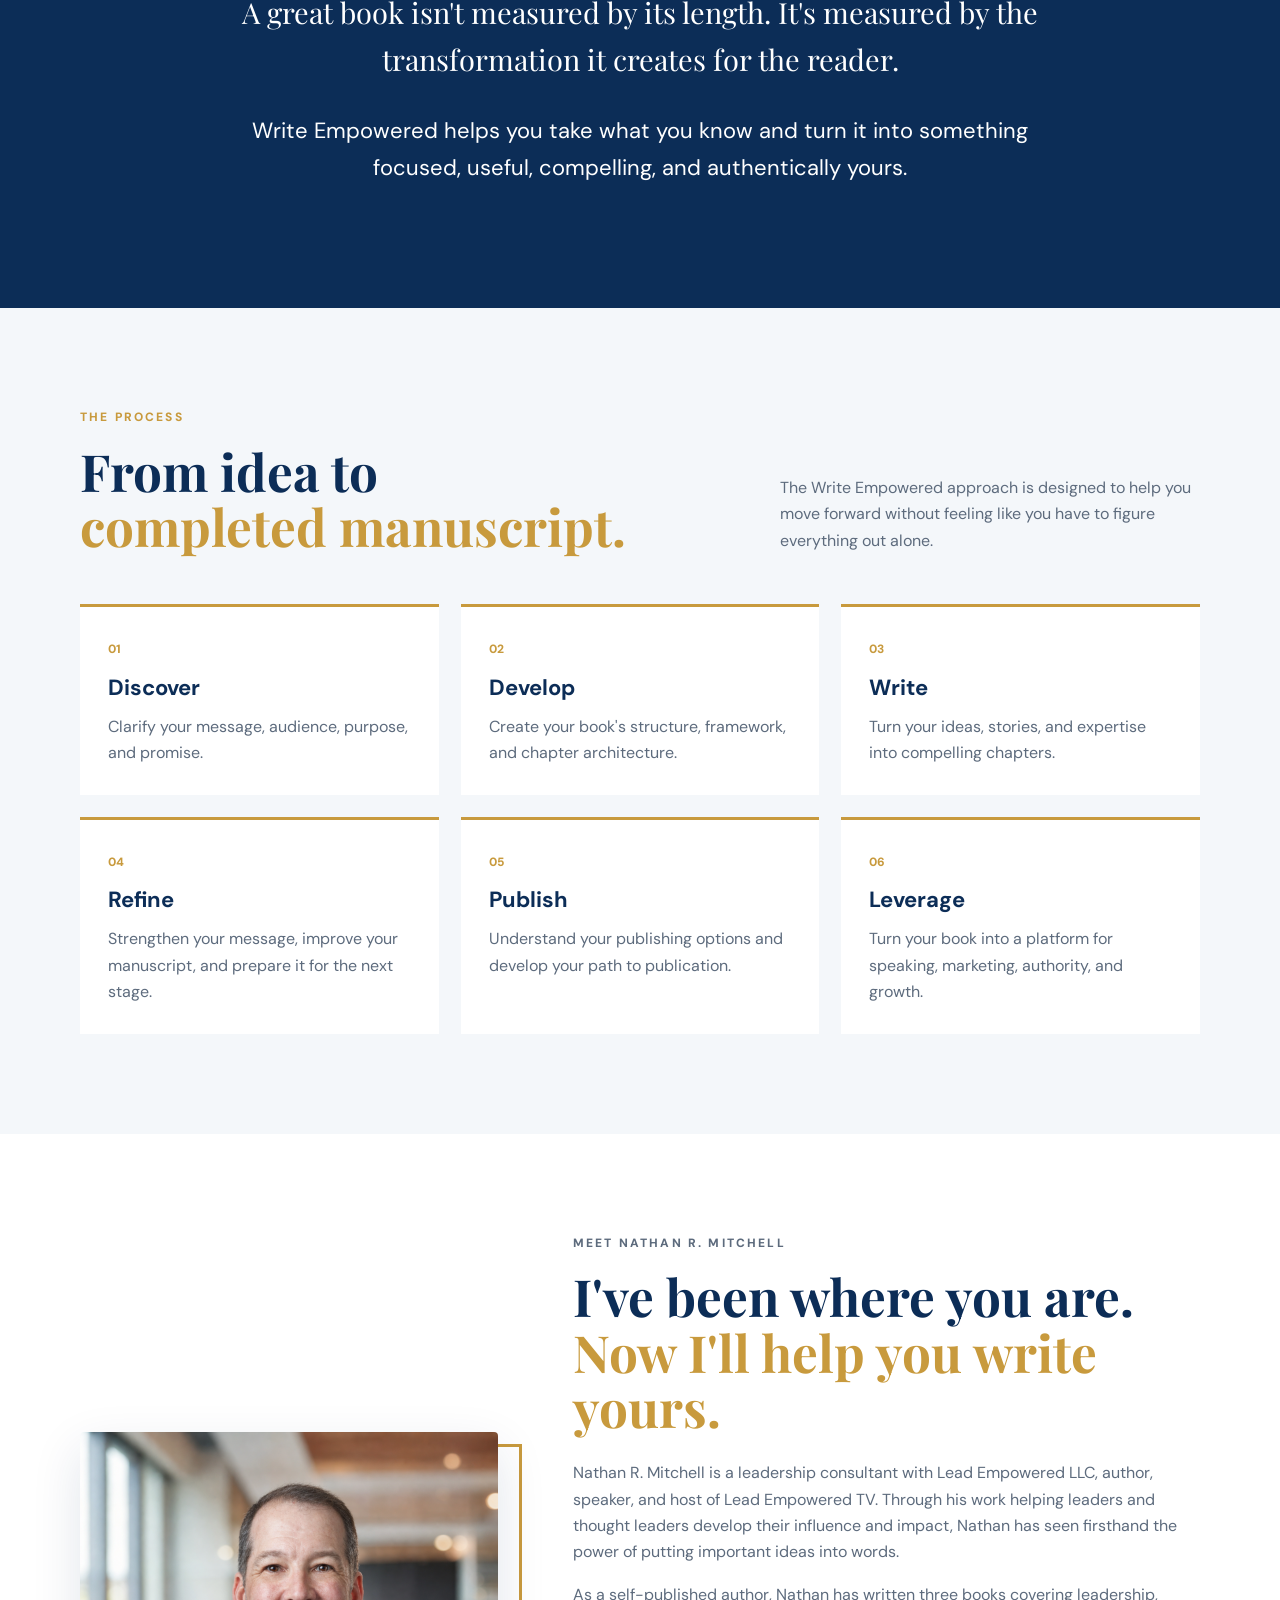
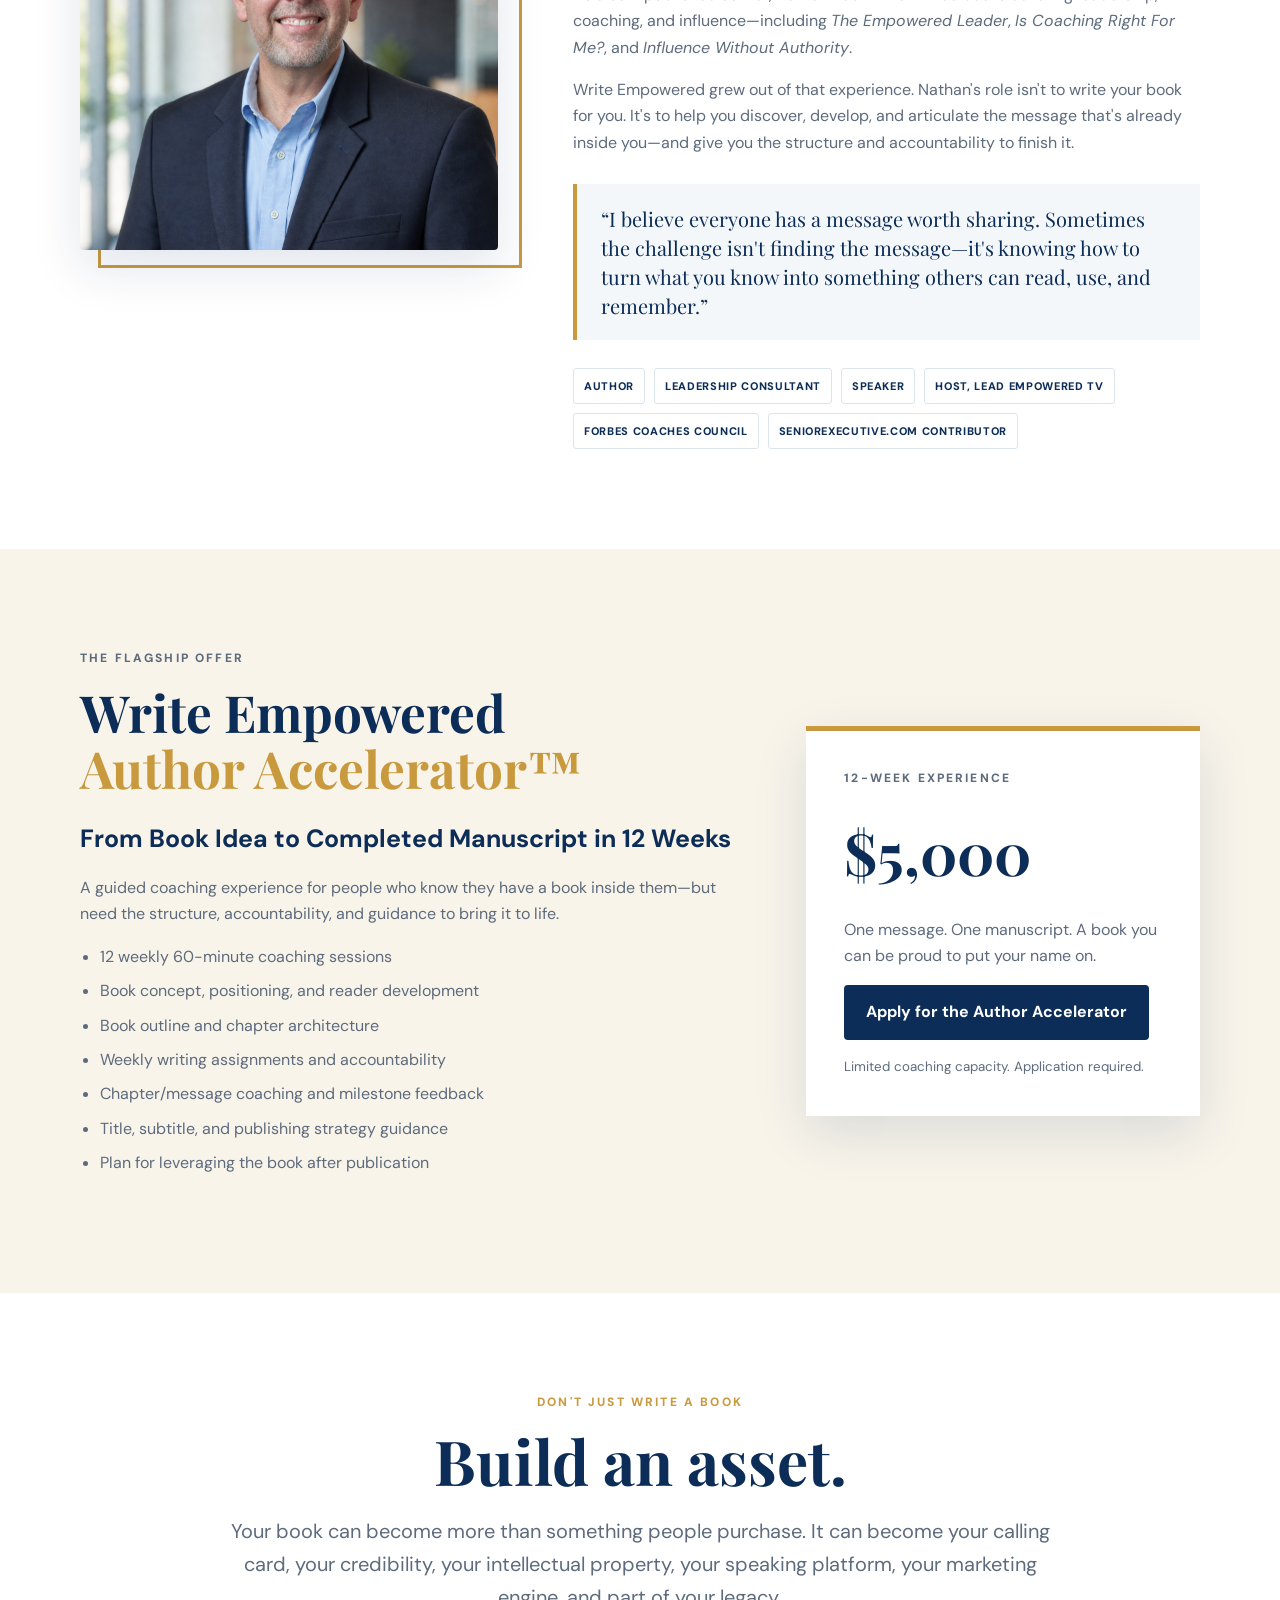
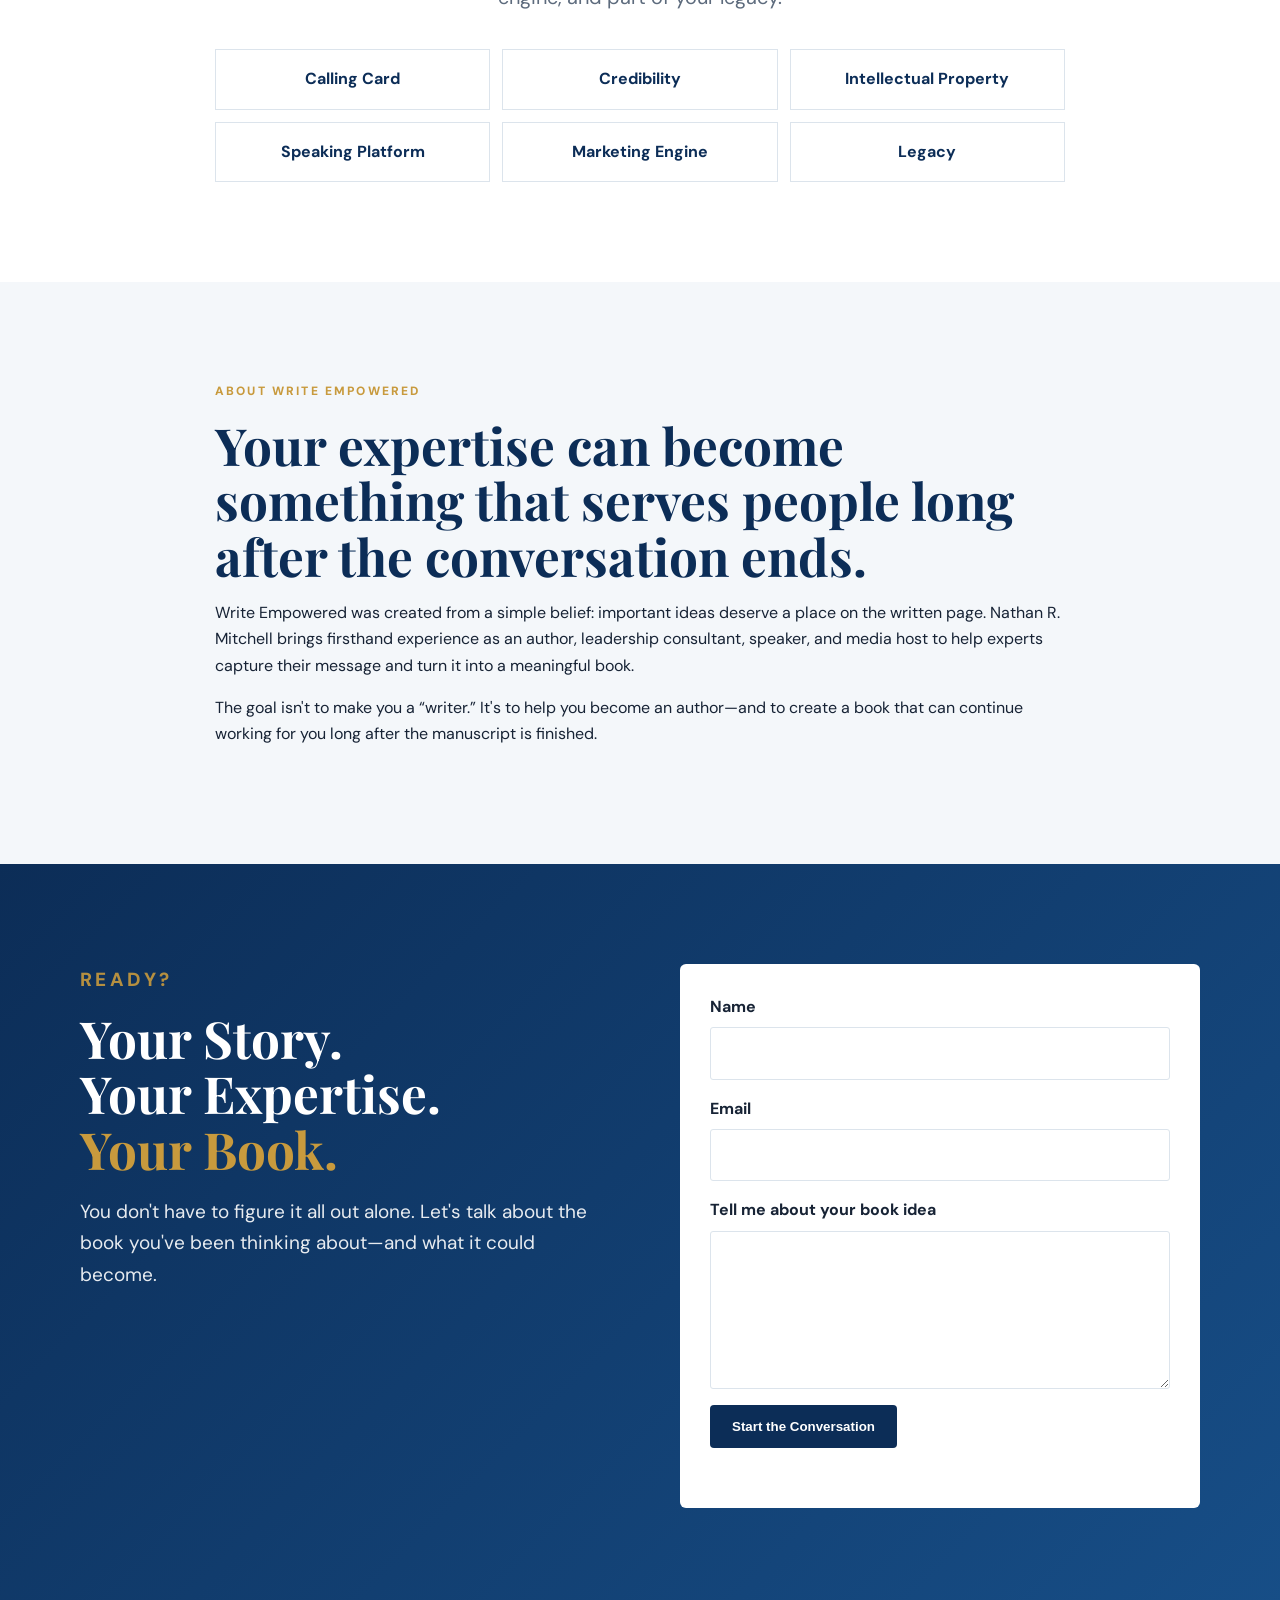
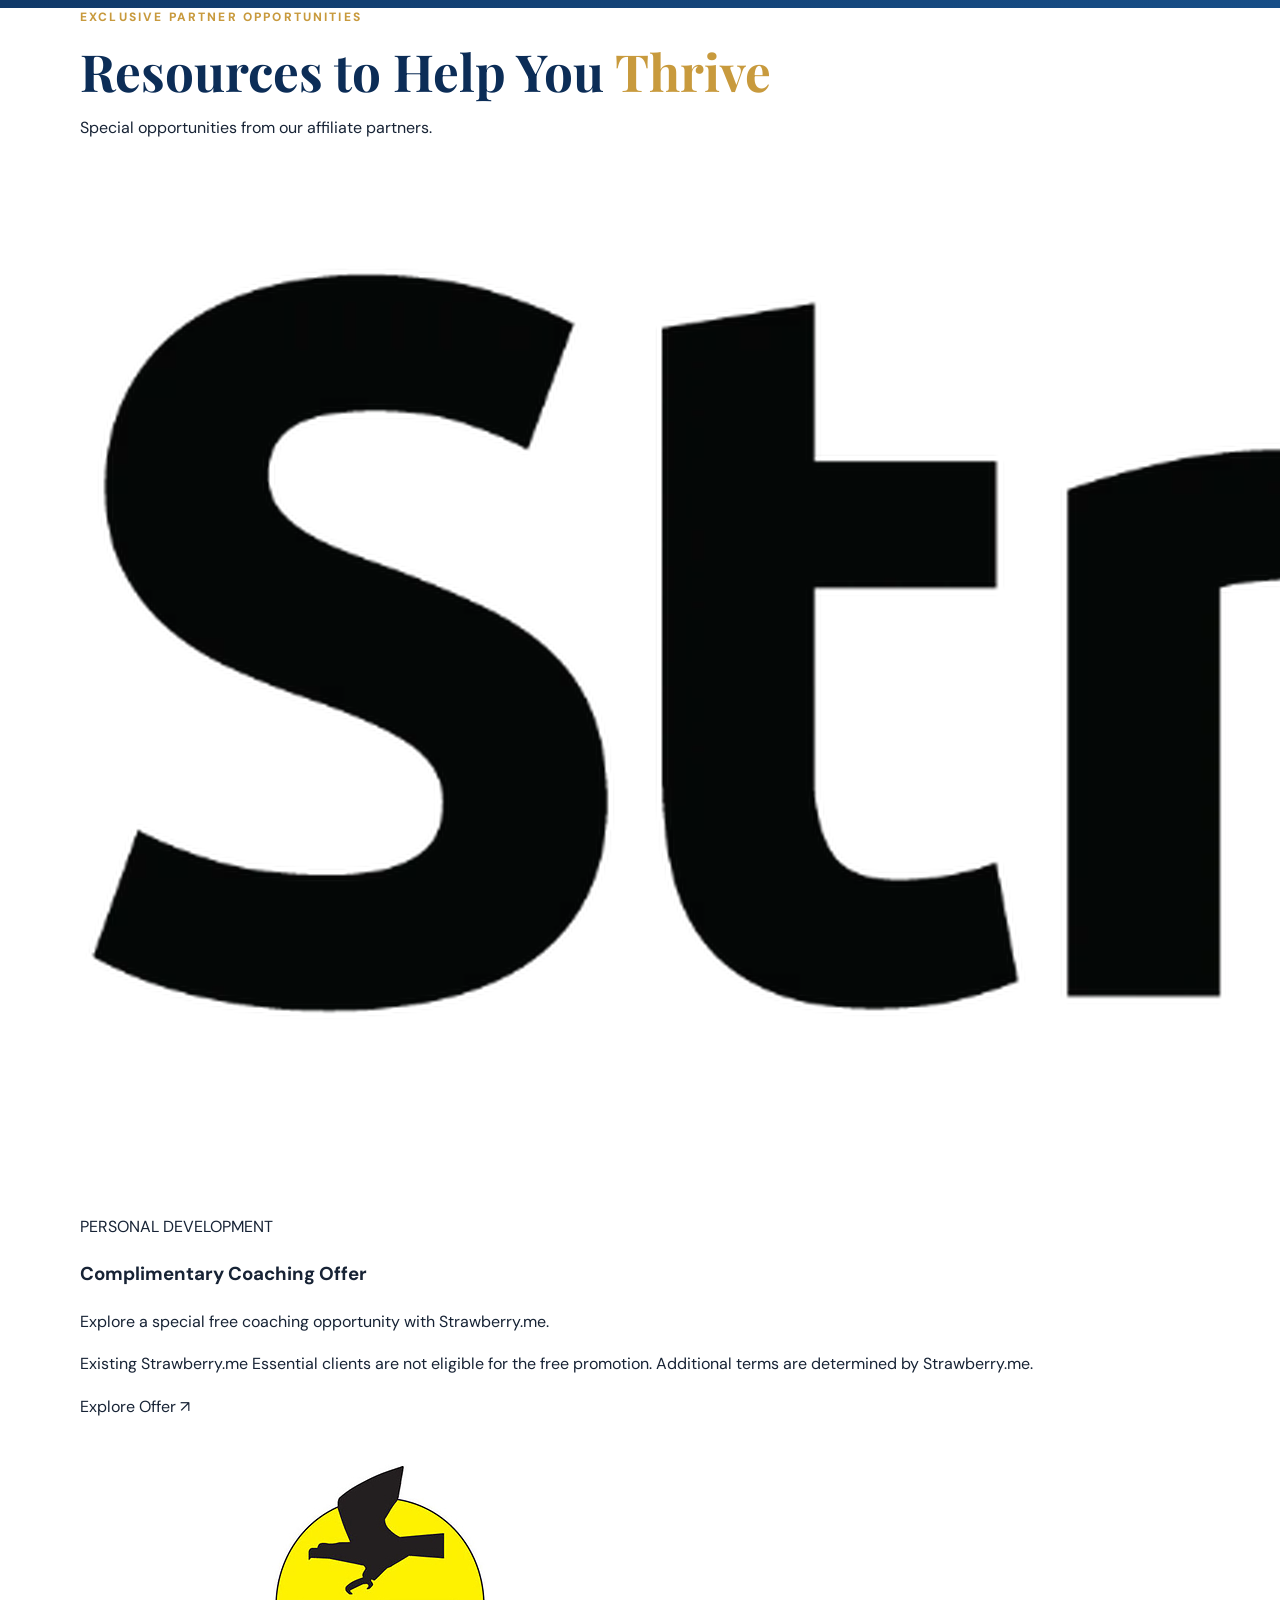
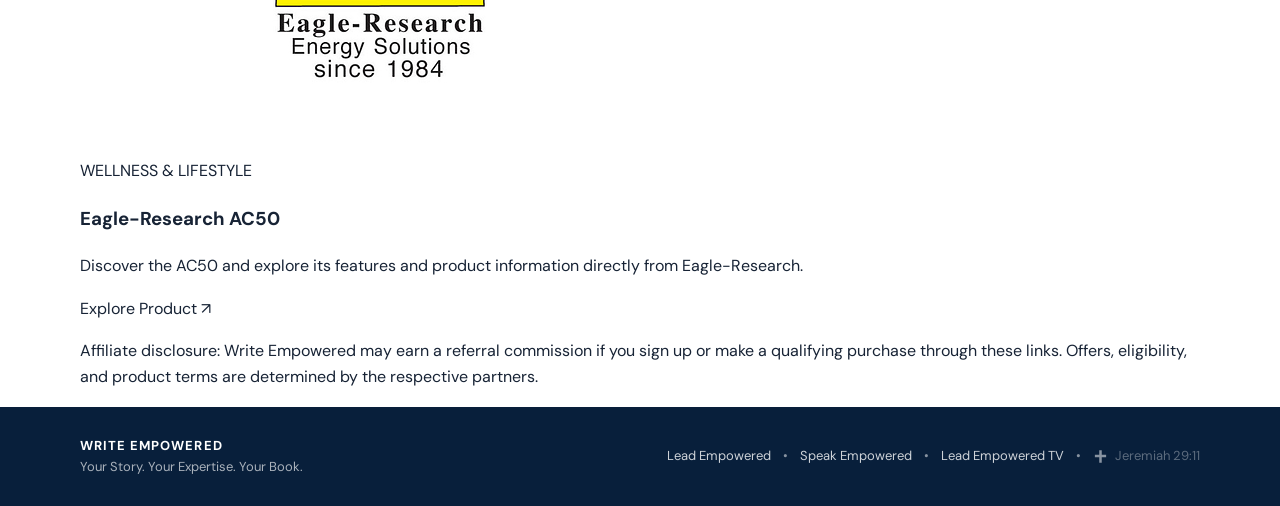
==== commit 1a0da281: "Replace affiliate cards with curated partner showcase" ====
--- a/index.html
+++ b/index.html
@@ -234,38 +234,37 @@
   </div>
 </section>
 
-<div class="affiliate-partners-grid container" aria-label="Affiliate partner offers">
-<section class="partner-offer" aria-labelledby="partner-offer-title">
-  <div class="container partner-offer-inner">
-    <div class="partner-offer-copy">
-      <p class="eyebrow">A SPECIAL OFFER FROM AN AFFILIATE PARTNER</p>
-      <h2 id="partner-offer-title">A Special, <span>FREE Coaching Offer</span></h2>
-      <p>Explore a complimentary coaching opportunity through our affiliate partner, Strawberry.me. Click the logo to learn more and review the offer.</p>
-      <p class="partner-offer-disclaimer"><strong>Eligibility:</strong> Existing Strawberry.me Essential clients are not eligible for this free promotion. Offer details and additional terms are determined by Strawberry.me.</p>
-      <p class="partner-offer-disclosure">Affiliate disclosure: Write Empowered may receive a referral commission if you sign up through this link.</p>
-    </div>
-    <a class="partner-offer-logo" href="https://app.strawberry.me/r/nathanm" target="_blank" rel="noopener noreferrer sponsored" aria-label="Explore the free coaching offer at Strawberry.me (opens in a new tab)">
-      <img src="assets/StrawberryFry_Logo_High_Resolution_Transparent.png" alt="Strawberry.me affiliate partner logo" loading="lazy">
-      <span>Explore the Free Coaching Offer <span aria-hidden="true">↗</span></span>
-    </a>
-  </div>
-</section>
-
-<section class="partner-offer eagle-offer" aria-labelledby="eagle-offer-title">
-  <div class="container partner-offer-inner">
-    <div class="partner-offer-copy">
-      <p class="eyebrow">FEATURED AFFILIATE PARTNER</p>
-      <h2 id="eagle-offer-title">Invest in <span>Your Well-Being</span></h2>
-      <p>Discover the AC50 from Eagle-Research. Explore the product, its features, and purchasing details directly through our affiliate partner.</p>
-      <p class="partner-offer-disclosure">Affiliate disclosure: Write Empowered may earn a commission from qualifying purchases through this link, at no additional cost to you. Product information and terms are provided by Eagle-Research.</p>
-    </div>
-    <a class="partner-offer-logo eagle-offer-logo" href="https://eagle-research.com/product/ac50/?ref_affiliate_ndhddhdkjeiuxhj=34443" target="_blank" rel="noopener noreferrer sponsored" aria-label="Explore Eagle-Research AC50 (opens in a new tab)">
-      <img src="assets/Lead_Empowered_LLC-Eagle-Research_Logo.jpg" alt="Eagle-Research AC50 affiliate partner" loading="lazy">
-      <span>Explore the Eagle-Research AC50 <span aria-hidden="true">↗</span></span>
-    </a>
-  </div>
-</section>
-</div>
+<section class="curated-partners" aria-labelledby="curated-partners-title">
+  <div class="container curated-partners-inner">
+    <div class="curated-partners-heading">
+      <p class="eyebrow">EXCLUSIVE PARTNER OPPORTUNITIES</p>
+      <h2 id="curated-partners-title">Resources to Help You <span>Thrive</span></h2>
+      <p>Special opportunities from our affiliate partners.</p>
+    </div>
+    <div class="curated-partner-list">
+      <article class="curated-partner-row">
+        <a class="curated-partner-image" href="https://app.strawberry.me/r/nathanm" target="_blank" rel="noopener noreferrer sponsored" aria-label="Visit Strawberry.me coaching offer (opens in a new tab)"><img src="assets/StrawberryFry_Logo_High_Resolution_Transparent.png" alt="Strawberry.me logo" loading="lazy"></a>
+        <div class="curated-partner-content">
+          <p class="curated-partner-category">PERSONAL DEVELOPMENT</p>
+          <h3>Complimentary Coaching Offer</h3>
+          <p>Explore a special free coaching opportunity with Strawberry.me.</p>
+          <p class="curated-partner-note">Existing Strawberry.me Essential clients are not eligible for the free promotion. Additional terms are determined by Strawberry.me.</p>
+        </div>
+        <a class="curated-partner-action" href="https://app.strawberry.me/r/nathanm" target="_blank" rel="noopener noreferrer sponsored">Explore Offer <span aria-hidden="true">↗</span></a>
+      </article>
+      <article class="curated-partner-row">
+        <a class="curated-partner-image" href="https://eagle-research.com/product/ac50/?ref_affiliate_ndhddhdkjeiuxhj=34443" target="_blank" rel="noopener noreferrer sponsored" aria-label="Visit Eagle-Research AC50 (opens in a new tab)"><img src="assets/Lead_Empowered_LLC-Eagle-Research_Logo.jpg" alt="Eagle-Research partner logo" loading="lazy"></a>
+        <div class="curated-partner-content">
+          <p class="curated-partner-category">WELLNESS &amp; LIFESTYLE</p>
+          <h3>Eagle-Research AC50</h3>
+          <p>Discover the AC50 and explore its features and product information directly from Eagle-Research.</p>
+        </div>
+        <a class="curated-partner-action" href="https://eagle-research.com/product/ac50/?ref_affiliate_ndhddhdkjeiuxhj=34443" target="_blank" rel="noopener noreferrer sponsored">Explore Product <span aria-hidden="true">↗</span></a>
+      </article>
+    </div>
+    <p class="curated-partners-disclosure">Affiliate disclosure: Write Empowered may earn a referral commission if you sign up or make a qualifying purchase through these links. Offers, eligibility, and product terms are determined by the respective partners.</p>
+  </div>
+</section>
 </main>
 
 <footer>
--- a/styles.css
+++ b/styles.css
@@ -102,3 +102,13 @@
 .eagle-offer{background:linear-gradient(120deg,#0c2d57 0%,#060a12 100%);border-top:1px solid rgba(217,173,84,.32)}
 .eagle-offer-logo img{width:100%;max-width:330px;max-height:190px;object-fit:contain}
 .eagle-offer-logo{min-height:210px}
+
+/* Side-by-side affiliate features on desktop */
+.affiliate-partners-grid{display:grid;grid-template-columns:repeat(2,minmax(0,1fr));gap:22px;padding-top:36px;padding-bottom:36px}
+.affiliate-partners-grid>.partner-offer{border:1px solid rgba(217,173,84,.4);border-radius:12px;padding:32px 25px;min-width:0;display:flex}
+.affiliate-partners-grid .partner-offer-inner{width:100%;max-width:none;padding:0;display:flex;flex-direction:column;align-items:stretch;gap:22px}
+.affiliate-partners-grid .partner-offer-copy{flex:1}
+.affiliate-partners-grid .partner-offer h2{font-size:clamp(26px,2.4vw,36px)}
+.affiliate-partners-grid .partner-offer-logo{margin-top:auto;min-height:175px}
+.affiliate-partners-grid .partner-offer-disclosure{font-size:12px}
+@media(max-width:760px){.affiliate-partners-grid{grid-template-columns:1fr;gap:18px;padding-top:24px;padding-bottom:24px}.affiliate-partners-grid>.partner-offer{padding:28px 20px}}
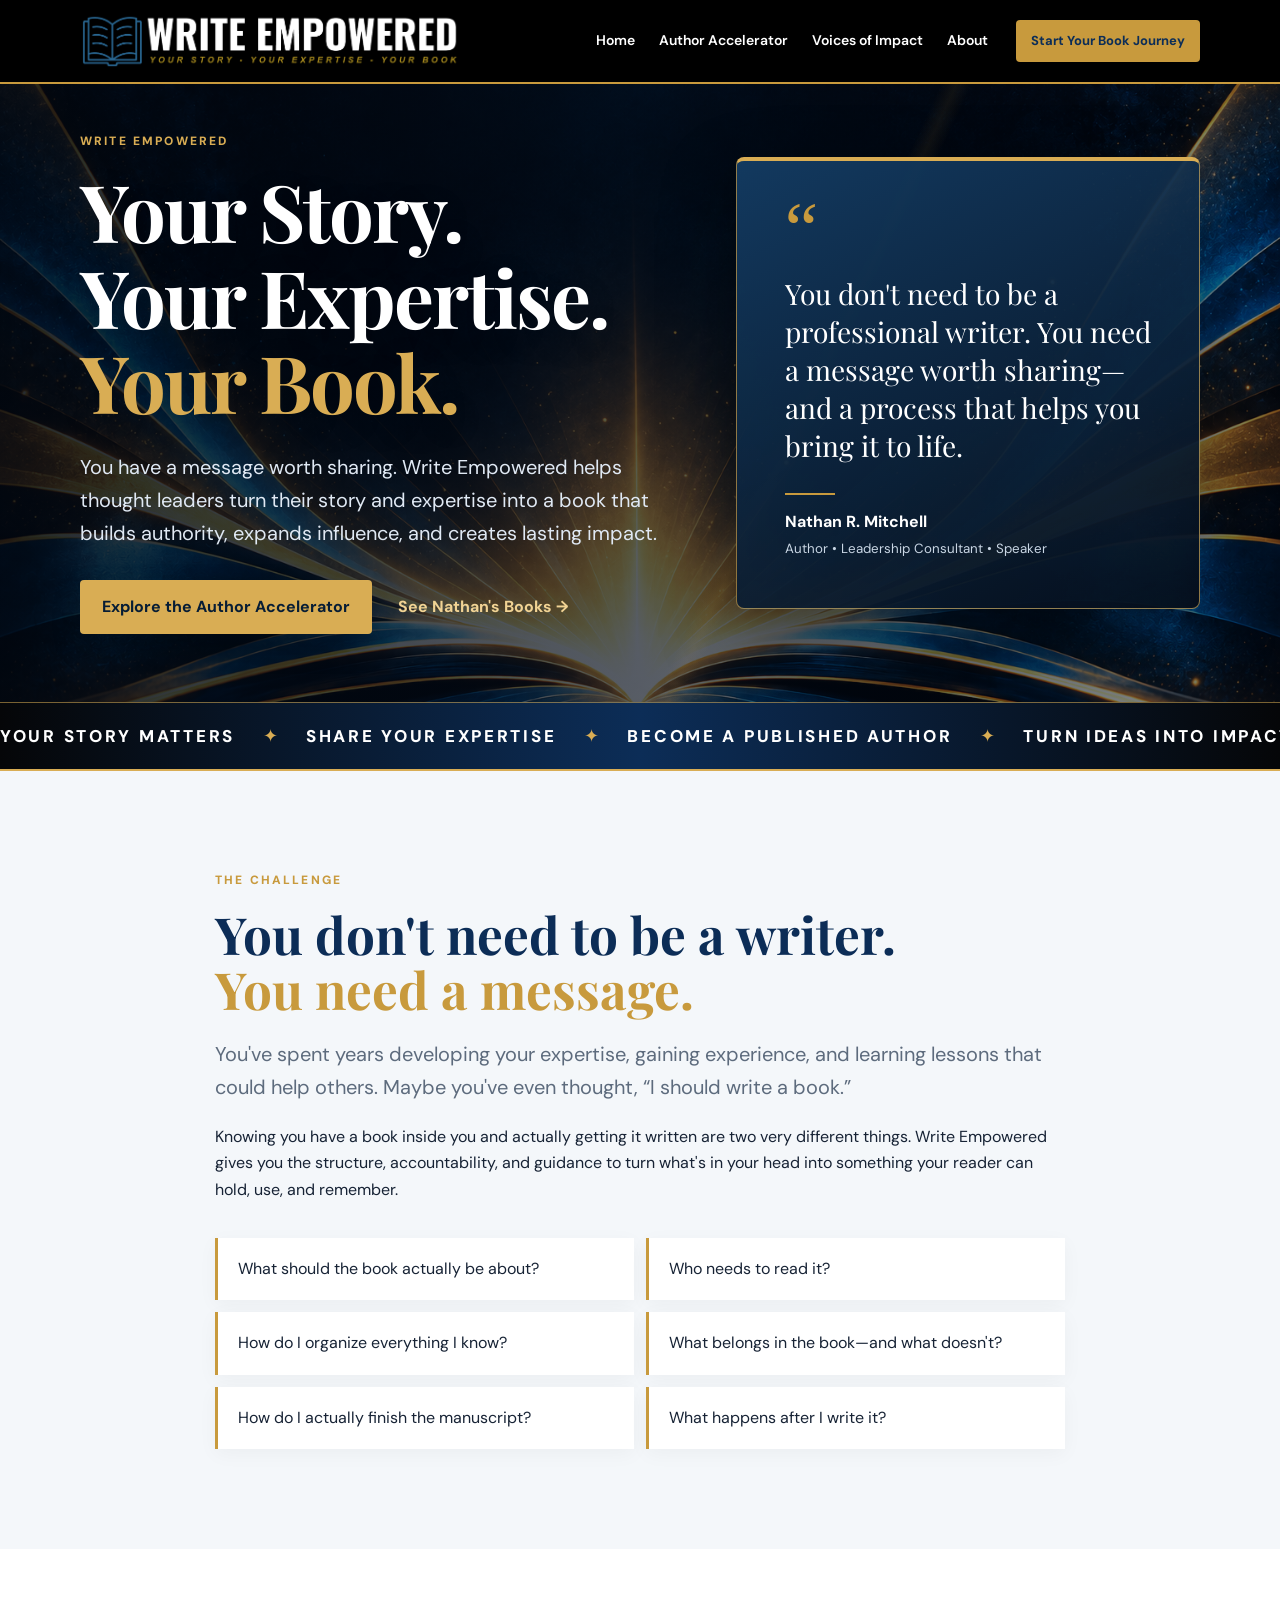
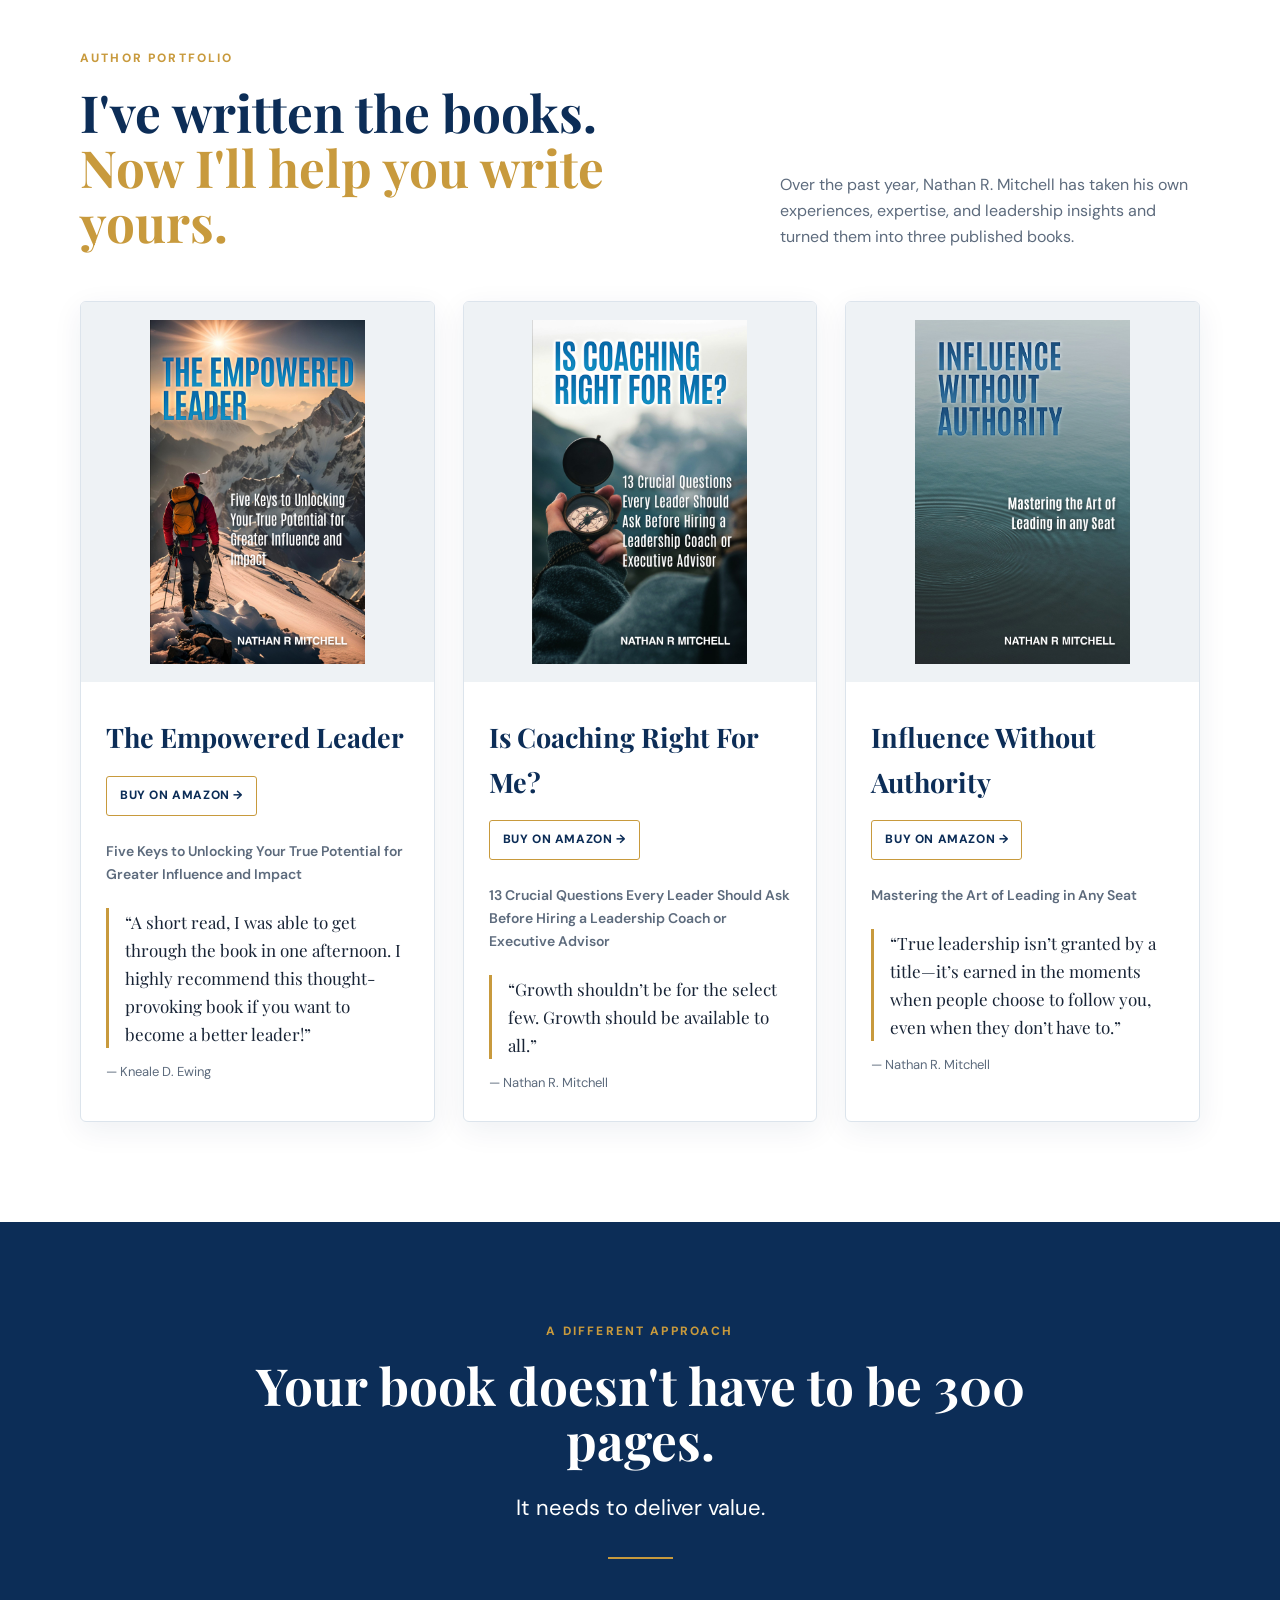
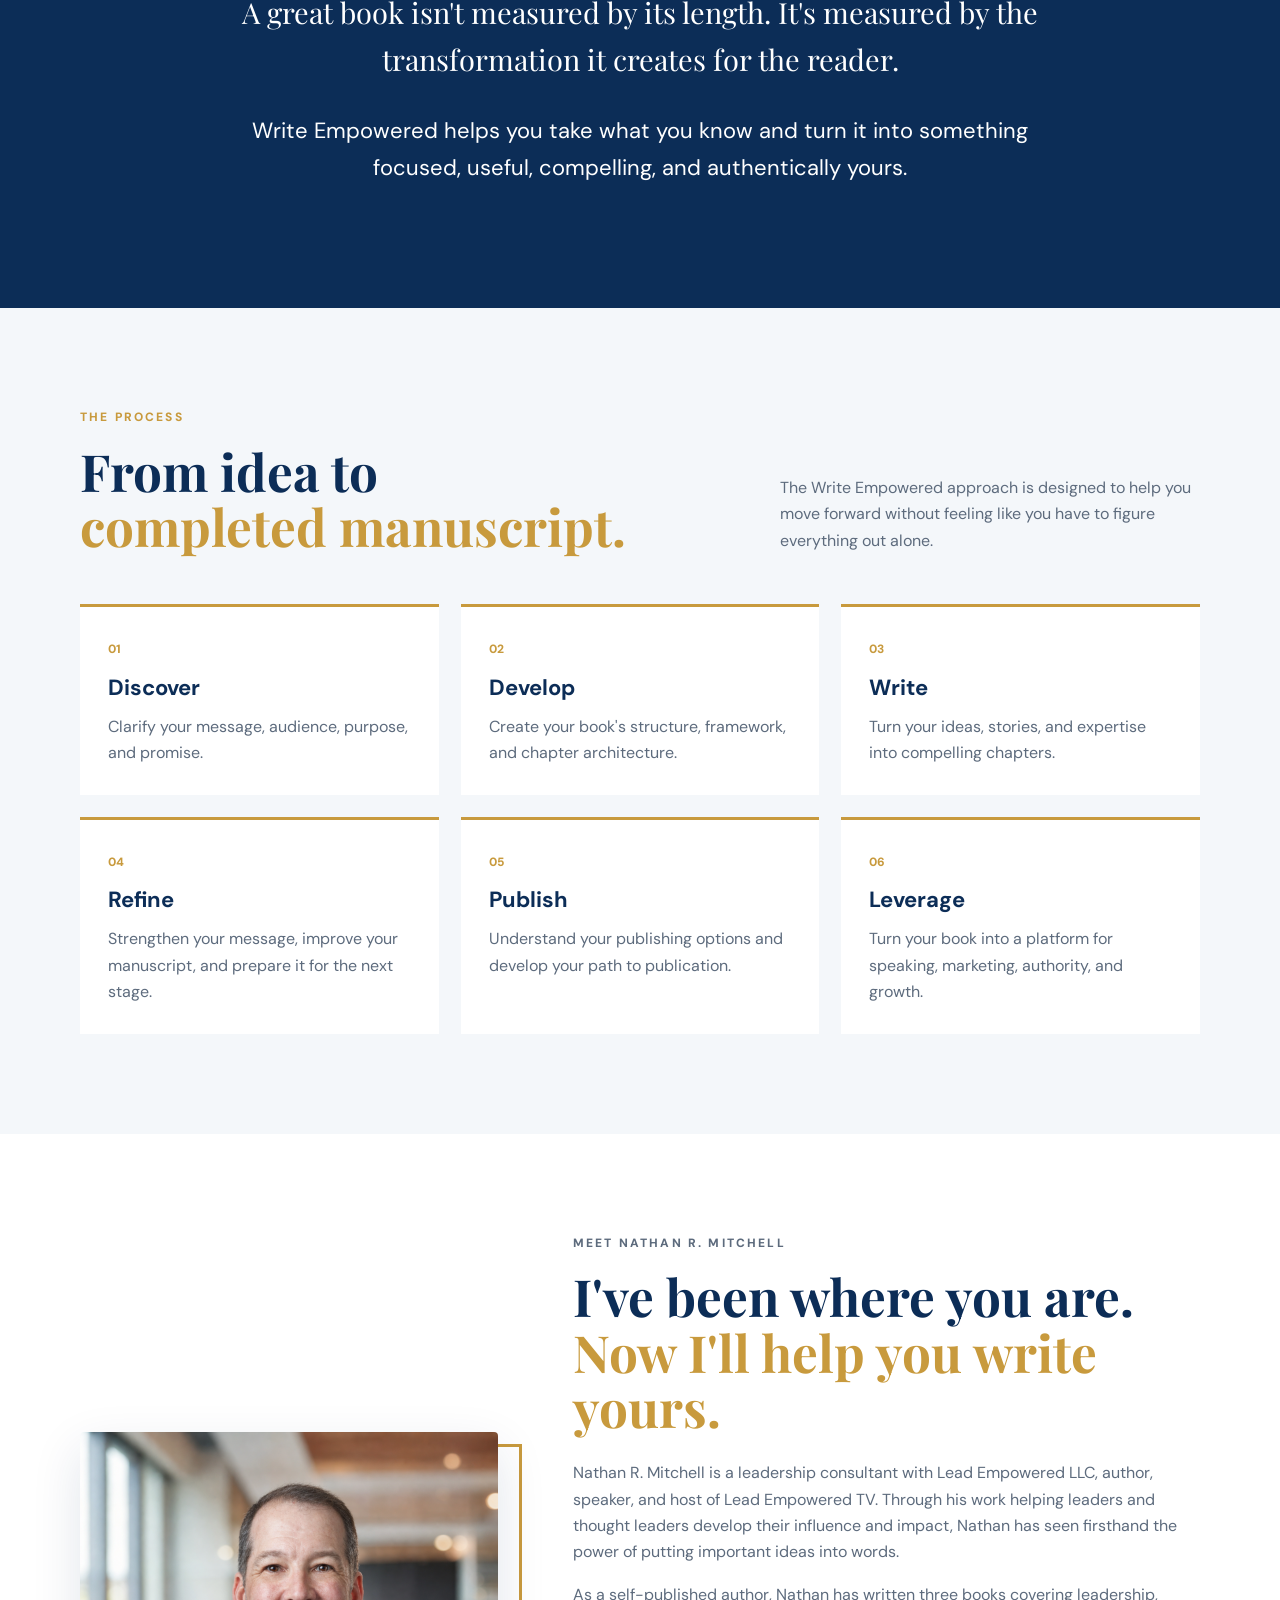
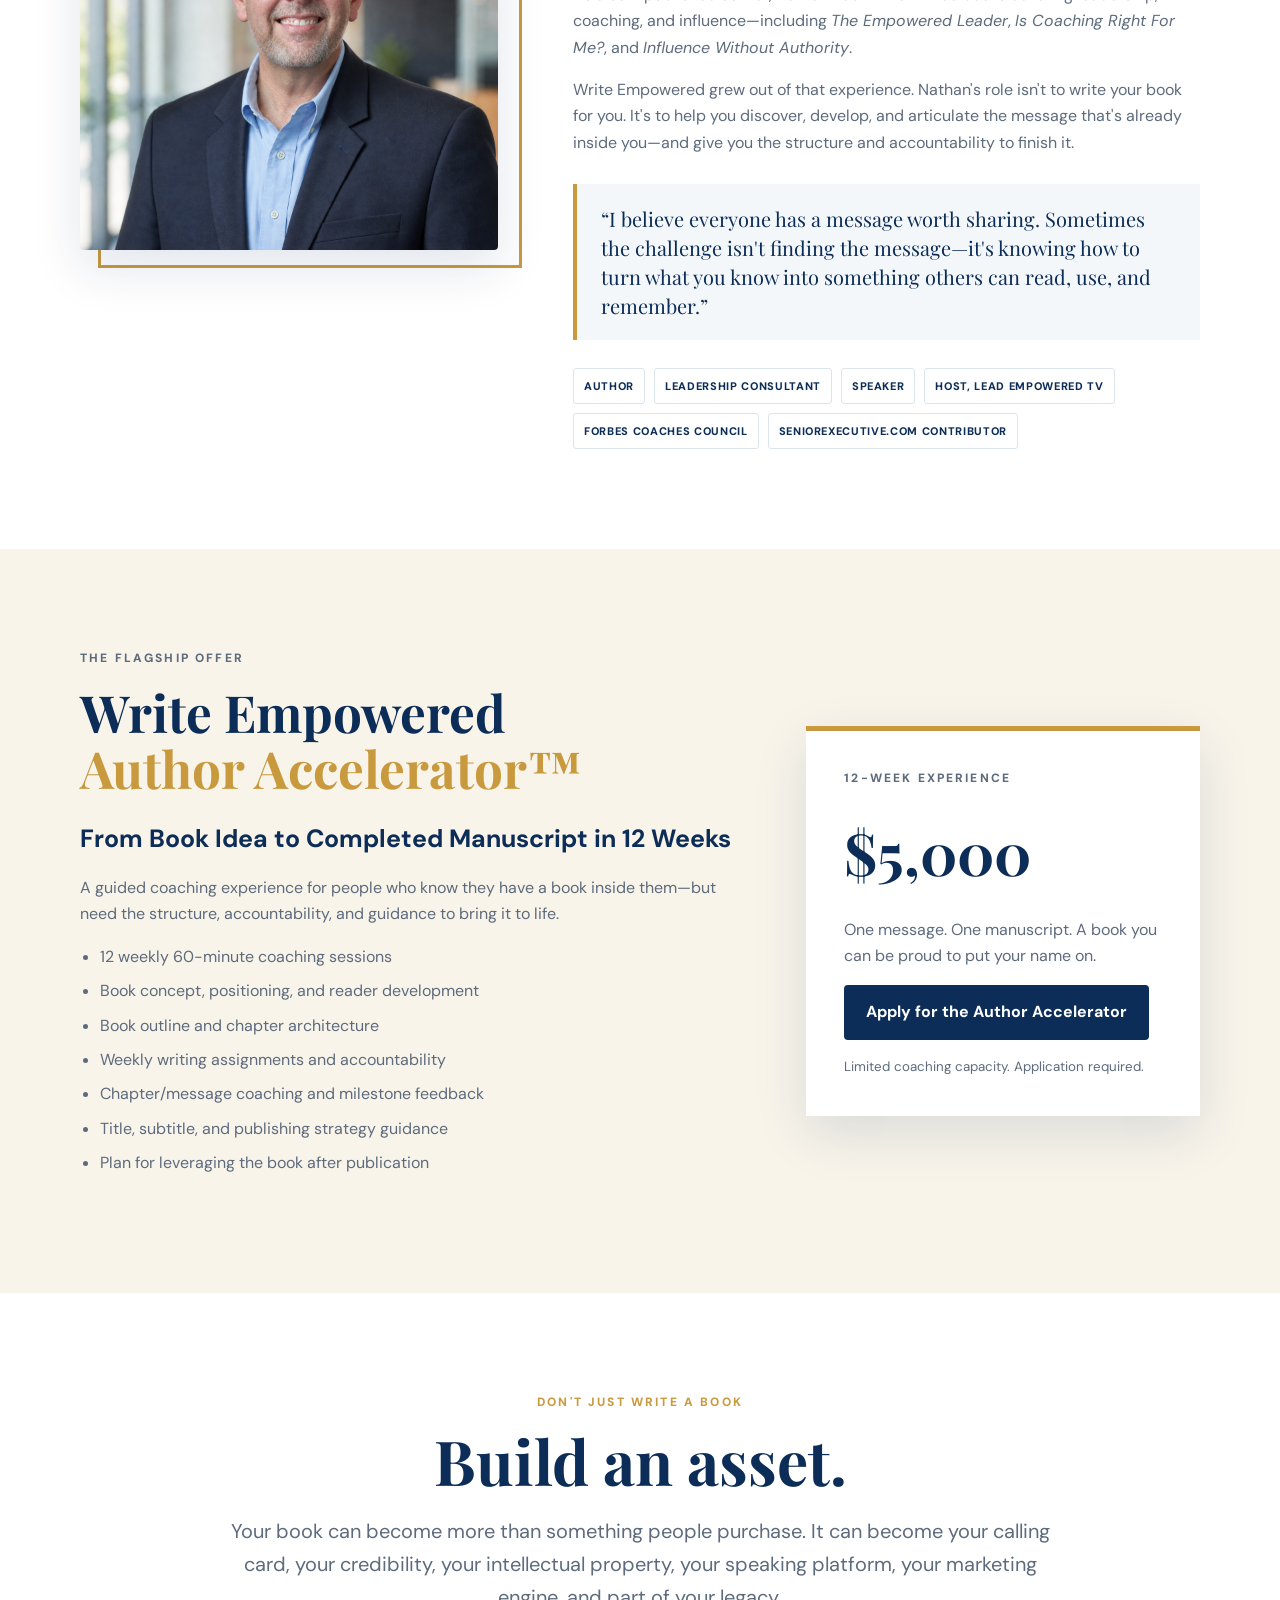
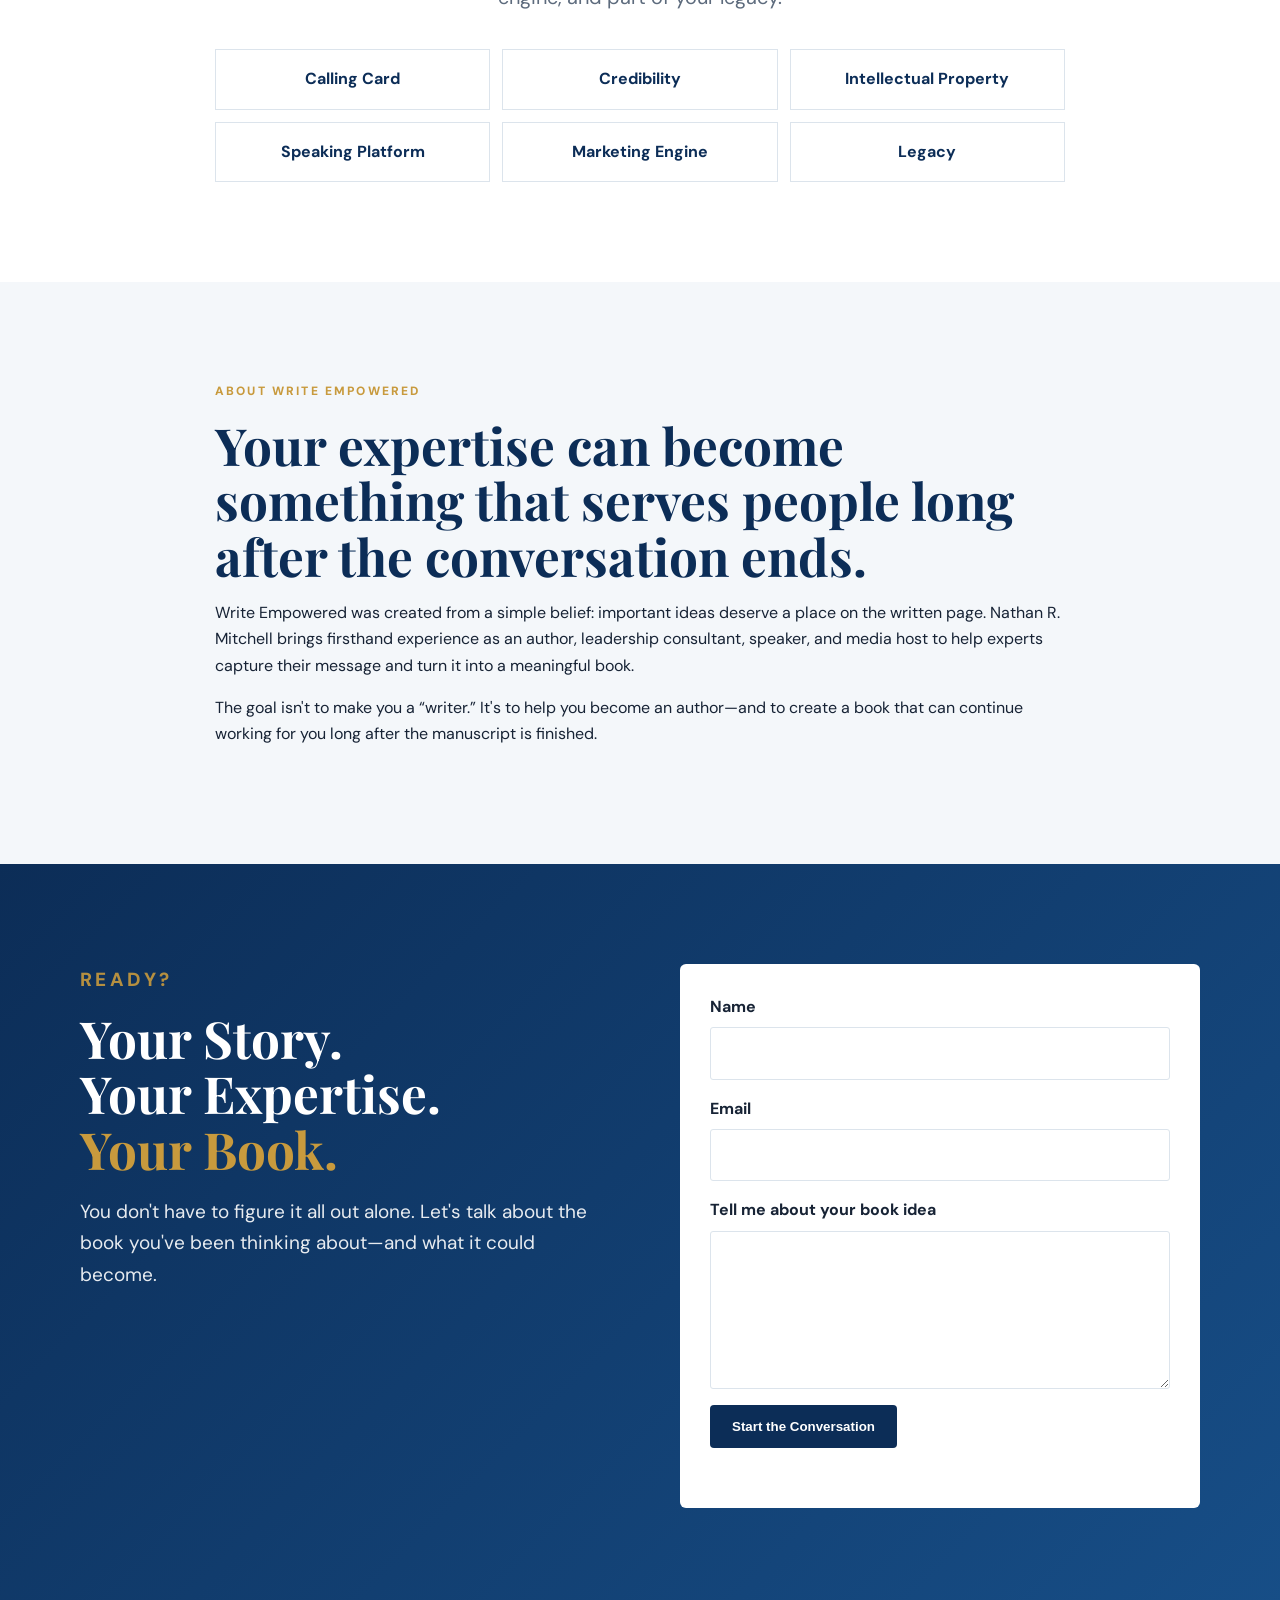
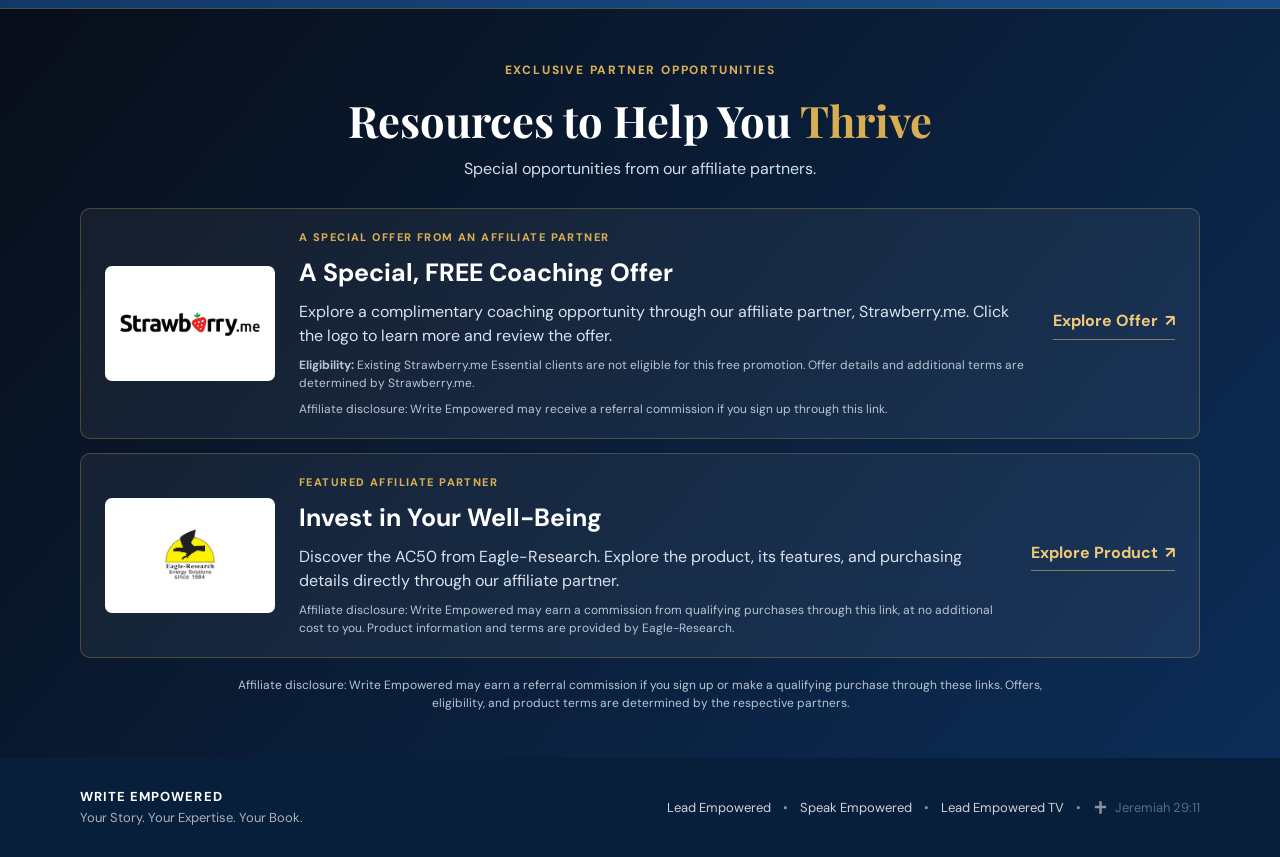
==== commit 0df3fa01: "Restore full affiliate offer copy and individual disclosures in curated layout" ====
--- a/index.html
+++ b/index.html
@@ -245,19 +245,19 @@
       <article class="curated-partner-row">
         <a class="curated-partner-image" href="https://app.strawberry.me/r/nathanm" target="_blank" rel="noopener noreferrer sponsored" aria-label="Visit Strawberry.me coaching offer (opens in a new tab)"><img src="assets/StrawberryFry_Logo_High_Resolution_Transparent.png" alt="Strawberry.me logo" loading="lazy"></a>
         <div class="curated-partner-content">
-          <p class="curated-partner-category">PERSONAL DEVELOPMENT</p>
-          <h3>Complimentary Coaching Offer</h3>
-          <p>Explore a special free coaching opportunity with Strawberry.me.</p>
-          <p class="curated-partner-note">Existing Strawberry.me Essential clients are not eligible for the free promotion. Additional terms are determined by Strawberry.me.</p>
+          <p class="curated-partner-category">A SPECIAL OFFER FROM AN AFFILIATE PARTNER</p>
+          <h3>A Special, FREE Coaching Offer</h3>
+          <p>Explore a complimentary coaching opportunity through our affiliate partner, Strawberry.me. Click the logo to learn more and review the offer.</p>
+          <p class="curated-partner-note"><strong>Eligibility:</strong> Existing Strawberry.me Essential clients are not eligible for this free promotion. Offer details and additional terms are determined by Strawberry.me.</p><p class="curated-partner-note">Affiliate disclosure: Write Empowered may receive a referral commission if you sign up through this link.</p>
         </div>
         <a class="curated-partner-action" href="https://app.strawberry.me/r/nathanm" target="_blank" rel="noopener noreferrer sponsored">Explore Offer <span aria-hidden="true">↗</span></a>
       </article>
       <article class="curated-partner-row">
         <a class="curated-partner-image" href="https://eagle-research.com/product/ac50/?ref_affiliate_ndhddhdkjeiuxhj=34443" target="_blank" rel="noopener noreferrer sponsored" aria-label="Visit Eagle-Research AC50 (opens in a new tab)"><img src="assets/Lead_Empowered_LLC-Eagle-Research_Logo.jpg" alt="Eagle-Research partner logo" loading="lazy"></a>
         <div class="curated-partner-content">
-          <p class="curated-partner-category">WELLNESS &amp; LIFESTYLE</p>
-          <h3>Eagle-Research AC50</h3>
-          <p>Discover the AC50 and explore its features and product information directly from Eagle-Research.</p>
+          <p class="curated-partner-category">FEATURED AFFILIATE PARTNER</p>
+          <h3>Invest in Your Well-Being</h3>
+          <p>Discover the AC50 from Eagle-Research. Explore the product, its features, and purchasing details directly through our affiliate partner.</p><p class="curated-partner-note">Affiliate disclosure: Write Empowered may earn a commission from qualifying purchases through this link, at no additional cost to you. Product information and terms are provided by Eagle-Research.</p>
         </div>
         <a class="curated-partner-action" href="https://eagle-research.com/product/ac50/?ref_affiliate_ndhddhdkjeiuxhj=34443" target="_blank" rel="noopener noreferrer sponsored">Explore Product <span aria-hidden="true">↗</span></a>
       </article>
--- a/styles.css
+++ b/styles.css
@@ -112,3 +112,24 @@
 .affiliate-partners-grid .partner-offer-logo{margin-top:auto;min-height:175px}
 .affiliate-partners-grid .partner-offer-disclosure{font-size:12px}
 @media(max-width:760px){.affiliate-partners-grid{grid-template-columns:1fr;gap:18px;padding-top:24px;padding-bottom:24px}.affiliate-partners-grid>.partner-offer{padding:28px 20px}}
+
+/* Unified editorial affiliate showcase */
+.curated-partners{background:linear-gradient(130deg,#080e19,#0c2d57);padding:52px 0 46px;color:#fff;border-top:1px solid rgba(217,173,84,.35)}
+.curated-partners-heading{text-align:center;margin:0 auto 26px;max-width:700px}
+.curated-partners-heading .eyebrow{color:#d9ad54;letter-spacing:.15em}
+.curated-partners-heading h2{color:#fff;font-size:clamp(30px,3.4vw,45px);margin:9px 0 12px}
+.curated-partners-heading h2 span{color:#d9ad54}
+.curated-partners-heading>p:last-child{color:#d2deeb;margin:0}
+.curated-partner-list{display:grid;gap:14px}
+.curated-partner-row{display:grid;grid-template-columns:170px minmax(0,1fr) auto;align-items:center;gap:24px;background:rgba(255,255,255,.055);border:1px solid rgba(217,173,84,.28);border-radius:10px;padding:20px 24px}
+.curated-partner-image{background:#fff;border-radius:7px;min-height:115px;display:flex;align-items:center;justify-content:center;padding:15px}
+.curated-partner-image img{width:100%;height:auto;max-height:95px;object-fit:contain}
+.curated-partner-category{color:#d9ad54!important;font-size:11px;font-weight:800;letter-spacing:.13em;margin:0 0 6px!important}
+.curated-partner-content h3{color:#fff;font-size:clamp(19px,2vw,25px);margin:0 0 7px}
+.curated-partner-content p{color:#d9e2ee;line-height:1.5;margin:0}
+.curated-partner-content .curated-partner-note{color:#b9c5d4;font-size:12px;margin-top:8px}
+.curated-partner-action{display:inline-flex;align-items:center;gap:7px;color:#f0ca78;font-weight:700;white-space:nowrap;text-decoration:none;border-bottom:1px solid rgba(240,202,120,.5);padding-bottom:4px}
+.curated-partner-action:hover{color:#fff;border-color:#fff}
+.curated-partners-disclosure{color:#b9c5d4;font-size:12px;text-align:center;margin:18px auto 0;max-width:850px;line-height:1.5}
+@media(max-width:850px){.curated-partner-row{grid-template-columns:130px minmax(0,1fr);gap:16px}.curated-partner-action{grid-column:2;justify-self:start}.curated-partner-image{min-height:100px}}
+@media(max-width:560px){.curated-partners{padding:36px 0}.curated-partner-row{grid-template-columns:1fr;padding:18px;gap:12px}.curated-partner-image{width:170px;min-height:95px}.curated-partner-action{grid-column:1}.curated-partners-heading{margin-bottom:20px}}
